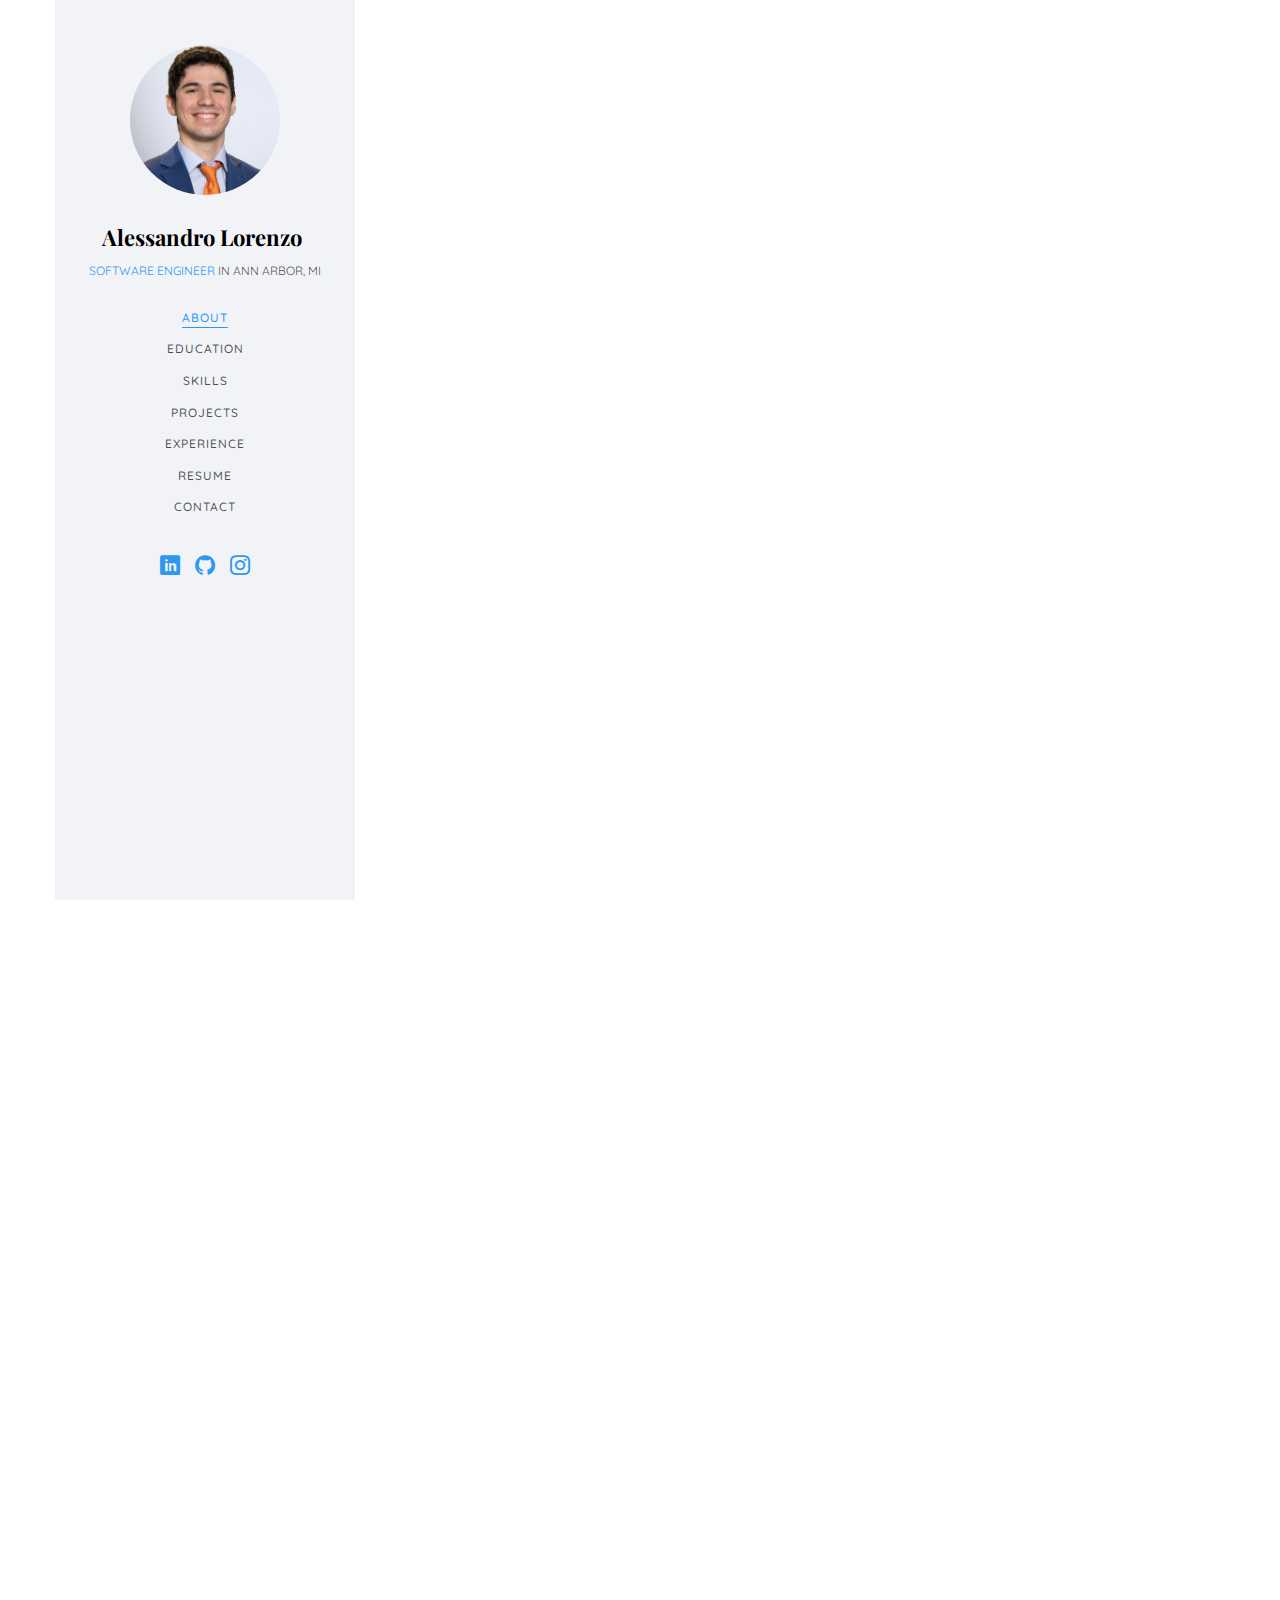
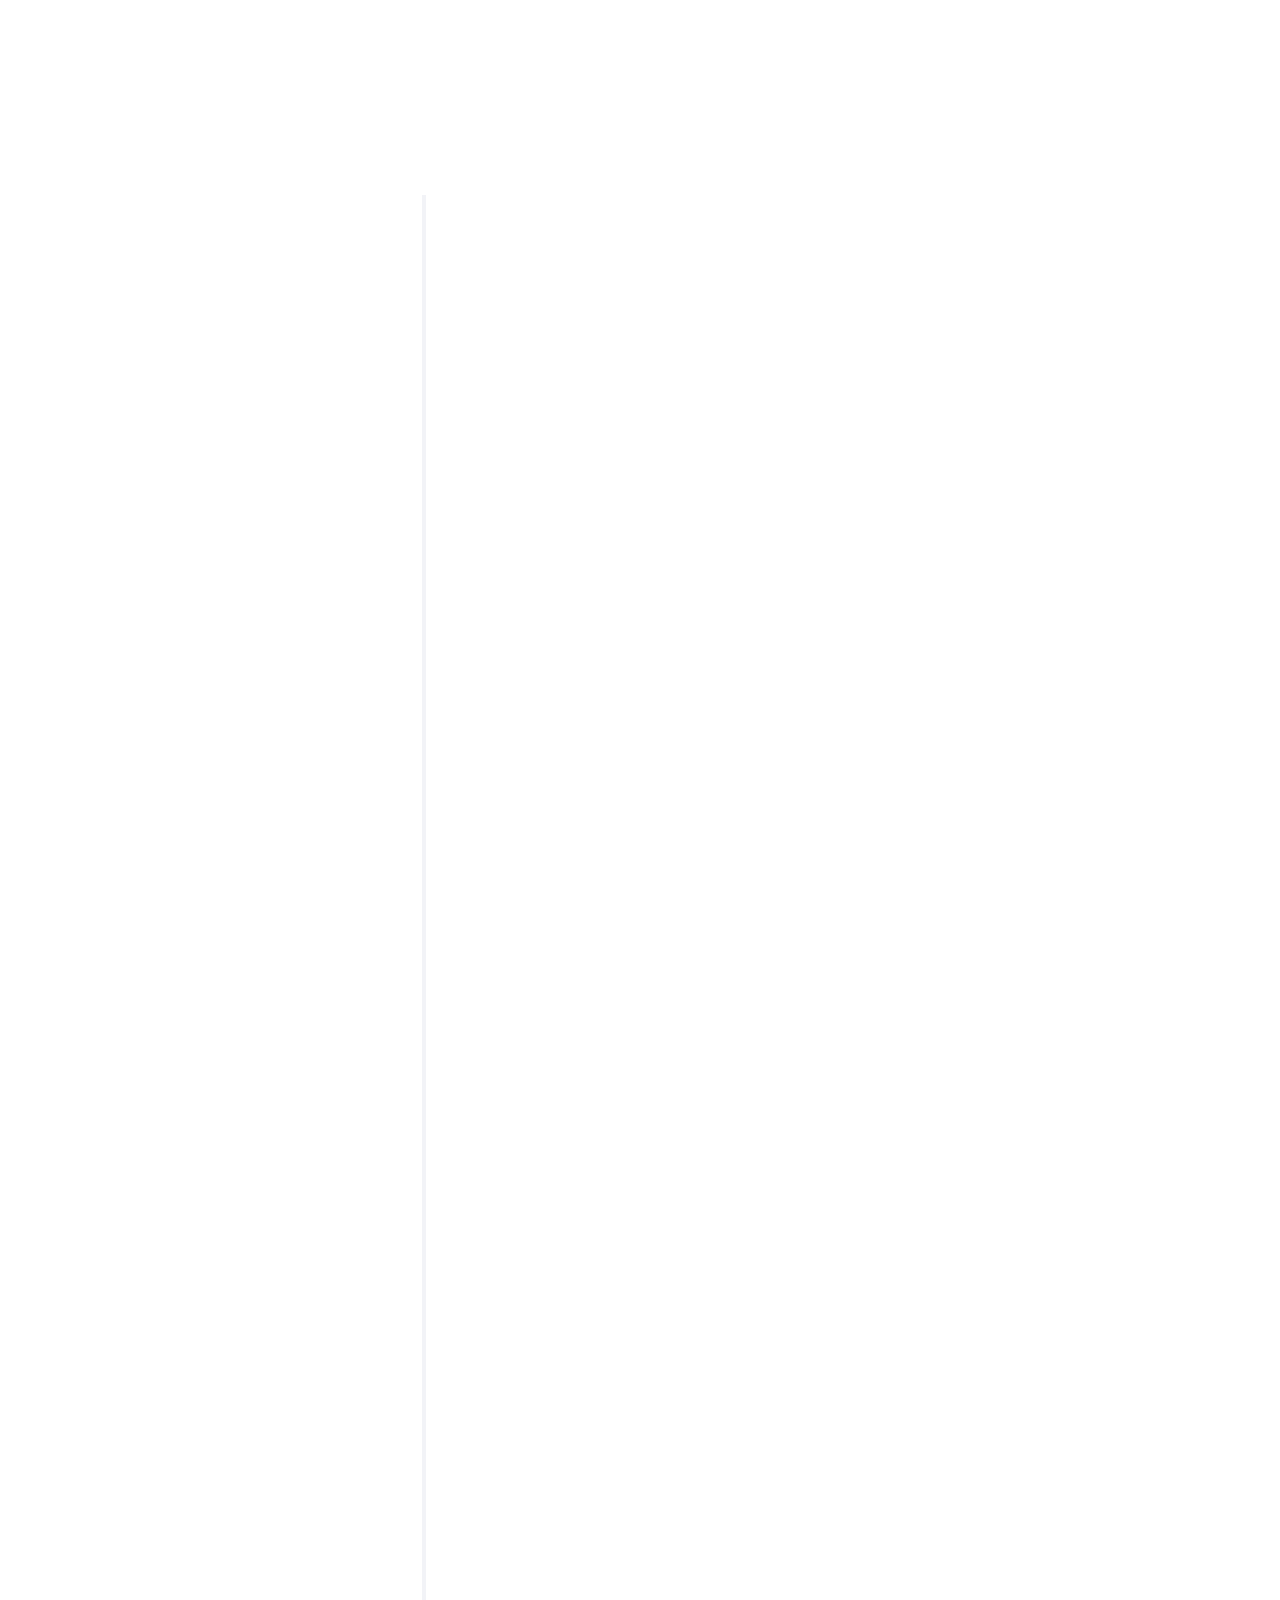
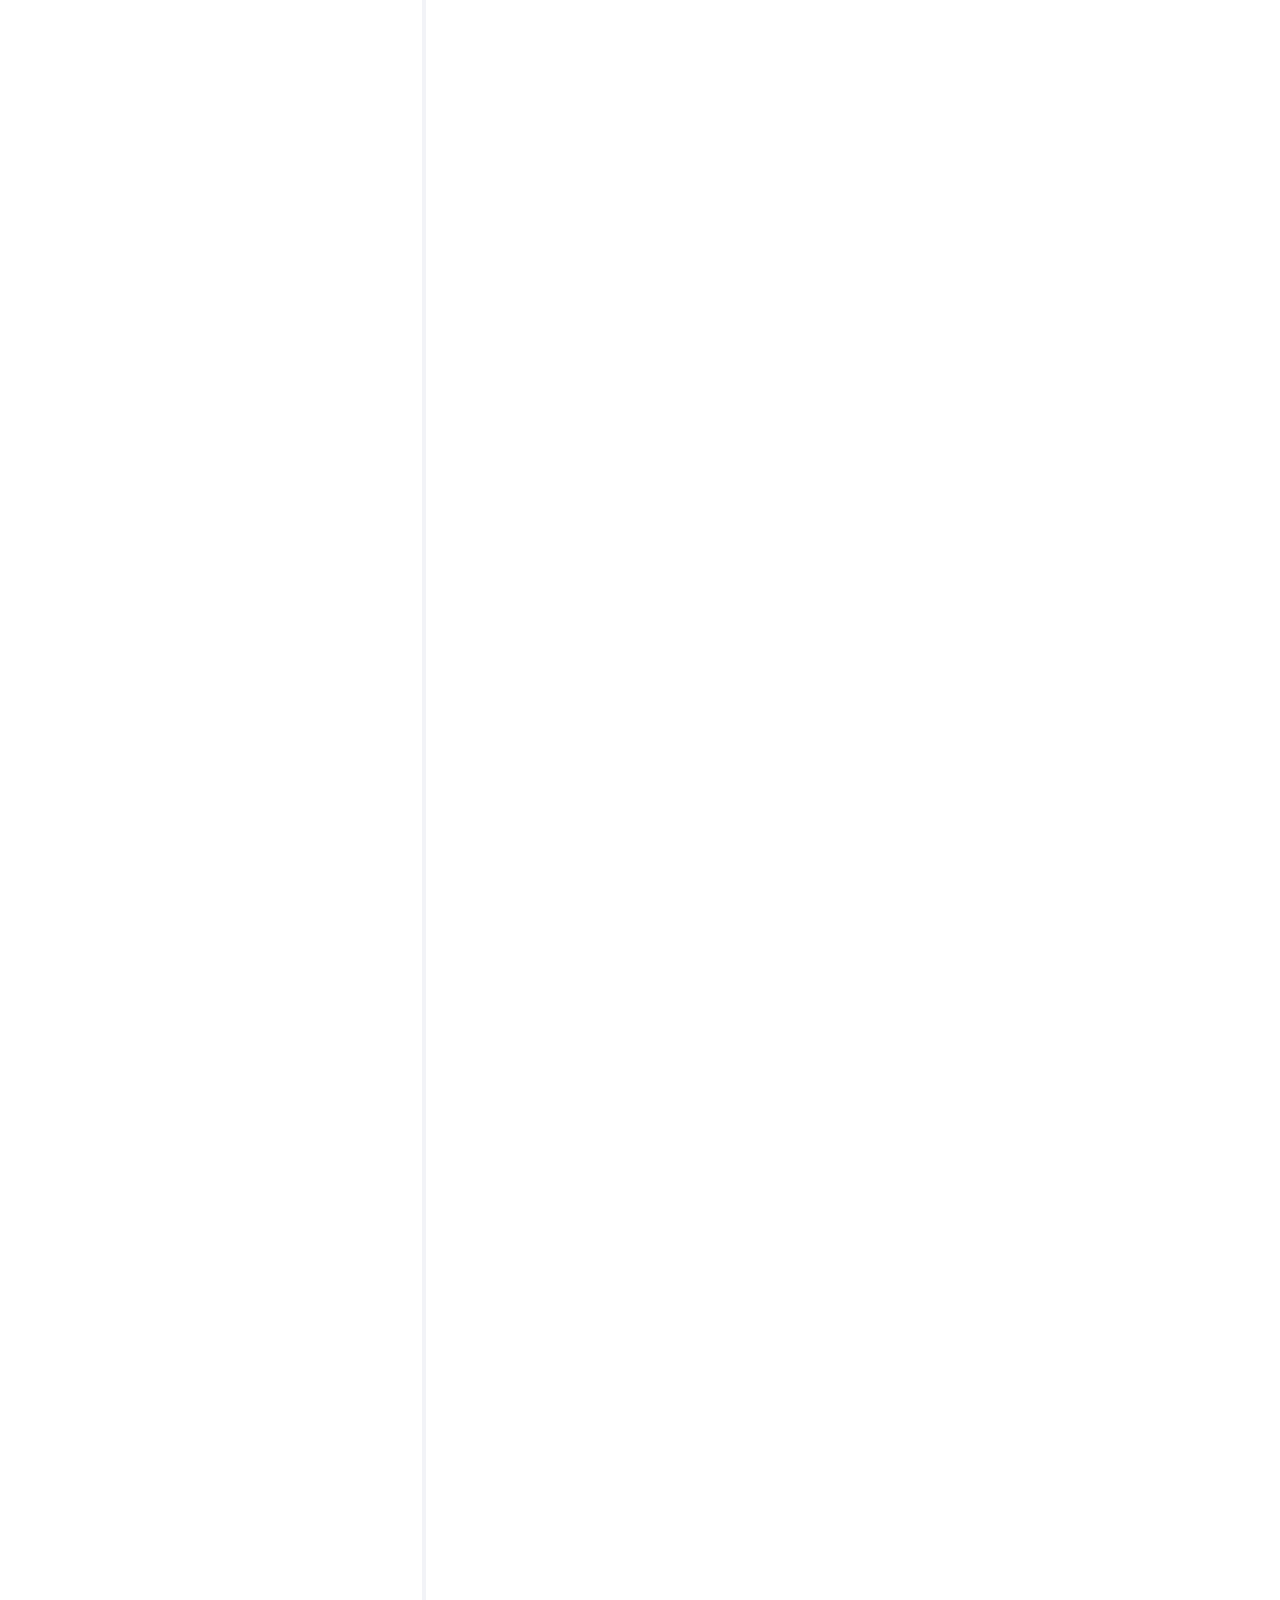
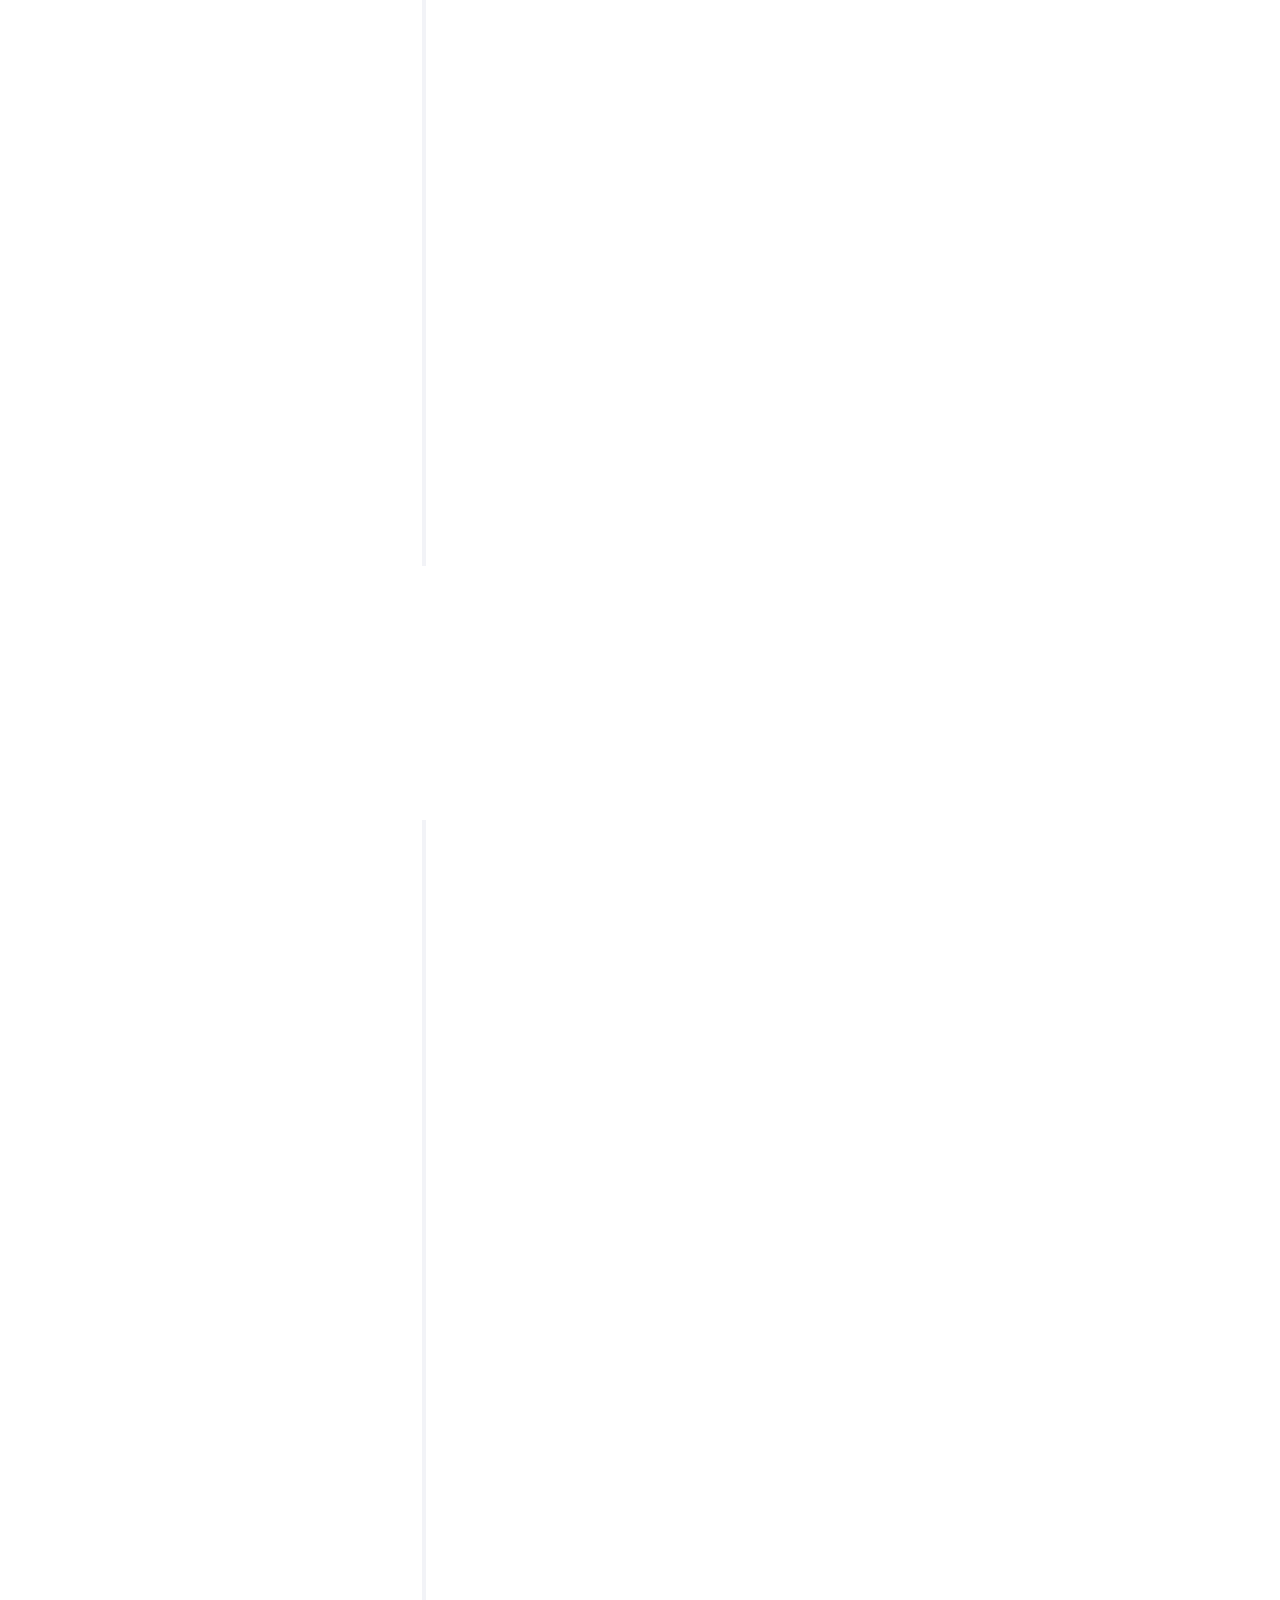
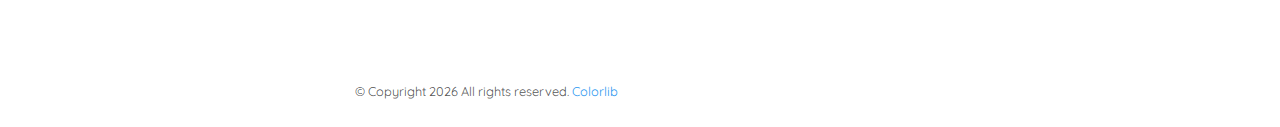
==== index.html @ c0321715 "copyright changes" ====
<!DOCTYPE HTML>
<html>
	<head>
	<meta charset="utf-8">
	<meta http-equiv="X-UA-Compatible" content="IE=edge">
	<title>Alessandro Lorenzo</title>
	<meta name="viewport" content="width=device-width, initial-scale=1">
	<meta name="description" content="" />
	<meta name="keywords" content="" />
	<meta name="author" content="" />

  <!-- Facebook and Twitter integration -->
	<meta property="og:title" content=""/>
	<meta property="og:image" content=""/>
	<meta property="og:url" content=""/>
	<meta property="og:site_name" content=""/>
	<meta property="og:description" content=""/>
	<meta name="twitter:title" content="" />
	<meta name="twitter:image" content="" />
	<meta name="twitter:url" content="" />
	<meta name="twitter:card" content="" />

	<!-- Place favicon.ico and apple-touch-icon.png in the root directory -->
	<link rel="shortcut icon" href="favicon.ico">

	<link href="https://fonts.googleapis.com/css?family=Quicksand:300,400,500,700" rel="stylesheet">
	<link href="https://fonts.googleapis.com/css?family=Playfair+Display:400,400i,700" rel="stylesheet">
	
	<!-- Animate.css -->
	<link rel="stylesheet" href="css/animate.css">
	<!-- Icomoon Icon Fonts-->
	<link rel="stylesheet" href="css/icomoon.css">
	<!-- Bootstrap  -->
	<link rel="stylesheet" href="css/bootstrap.css">
	<!-- Flexslider  -->
	<link rel="stylesheet" href="css/flexslider.css">
	<!-- Flaticons  -->
	<link rel="stylesheet" href="fonts/flaticon/font/flaticon.css">
	<!-- Owl Carousel -->
	<link rel="stylesheet" href="css/owl.carousel.min.css">
	<link rel="stylesheet" href="css/owl.theme.default.min.css">
	<!-- Theme style  -->
	<link rel="stylesheet" href="css/style.css">

	<!-- Modernizr JS -->
	<script src="js/modernizr-2.6.2.min.js"></script>
	<!-- FOR IE9 below -->
	<!--[if lt IE 9]>
	<script src="js/respond.min.js"></script>
	<![endif]-->

	</head>
	<body>
	<div id="colorlib-page">
		<div class="container-wrap">
		<a href="#" class="js-colorlib-nav-toggle colorlib-nav-toggle" data-toggle="collapse" data-target="#navbar" aria-expanded="false" aria-controls="navbar"><i></i></a>
		<aside id="colorlib-aside" role="complementary" class="border js-fullheight">
			<div class="text-center">
				<div class="author-img" style="background-image: url(images/AL\ -\ Headshot.jpeg);"></div>
				<h1 id="colorlib-logo"><a href="index.html">Alessandro Lorenzo</a></h1>
				<span class="position"><a href="https://en.wikipedia.org/wiki/Software_engineering">Software Engineer</a> in Ann Arbor, MI</span>
			</div>
			<nav id="colorlib-main-menu" role="navigation" class="navbar">
				<div id="navbar" class="collapse">
					<ul>
						<li><a href="#" data-nav-section="about">About</a></li>
						<li><a href="#" data-nav-section="education">Education</a></li>
						<li><a href="#" data-nav-section="skills">Skills</a></li>
						<li><a href="#" data-nav-section="work">Projects</a></li>
						<li><a href="#" data-nav-section="experience">Experience</a></li>
						<li><a href="#" data-nav-section="resume">Resume</a></li>
						<li><a href="#" data-nav-section="contact">Contact</a></li>
					</ul>
				</div>
			</nav>

			<div class="colorlib-footer">
				<ul>
					<li><a href="https://www.linkedin.com/in/alessandrolorenzo/" target="_blank" rel="noopener noreferrer"><i class="icon-linkedin2"></i></a></li>
					<li><a href="https://github.com/lorenzoa3" target="_blank" rel="noopener noreferrer"><i class="icon-github"></i></a></li>
					<li><a href="https://www.instagram.com/alelorenzop/" target="_blank" rel="noopener noreferrer"><i class="icon-instagram"></i></a></li>
				</ul>
			</div>

		</aside>

		<div id="colorlib-main">
			<section class="colorlib-about" data-section="about">
				<div class="colorlib-narrow-content">
					<div class="row">
						<div class="col-md-12">
							<div class="row row-bottom-padded-sm animate-box" data-animate-effect="fadeInLeft">
								<div class="col-md-12">
									<div class="about-desc">
										<h2 class="colorlib-heading">About</h2>
										<p> I'm a recent Computer Science graduate from the University of Michigan's College of Engineering, who is passionate about developing innovative solutions and exploring new technologies.
											My journey includes a strong foundation in software development, problem-solving, and team collaboration, enriched by various projects and research initiatives. 
											My interests span across system design, game development, machine learning, and web systems.</p>
									</div>
								</div>
							</div>
						</div>
					</div>
				</div>
			</section>

			<section class="colorlib-education" data-section="education">
				<div class="colorlib-narrow-content">
					<div class="row">
						<div class="col-md-6 col-md-offset-3 col-md-pull-3 animate-box" data-animate-effect="fadeInLeft">
							<h2 class="colorlib-heading animate-box">Education</h2>
						</div>
					</div>
					<div class="row">
						<div class="col-md-12 animate-box" data-animate-effect="fadeInLeft">
							<div class="fancy-collapse-panel">
								<div class="panel-group" id="accordion" role="tablist" aria-multiselectable="true">
									<!-- Bachelor Degree -->
									<div class="panel panel-default">
										<div class="panel-heading" role="tab" id="headingBachelor">
											<h4 class="panel-title">
												<a data-toggle="collapse" data-parent="#accordion" href="#collapseBachelor" aria-expanded="true" aria-controls="collapseBachelor">
													<img src="images/michLogo.png" alt="University Logo" style="width: 30px; height: auto; margin-right: 10px; margin-left: 5px">
													Bachelor of Science in Engineering, Computer Science
												</a>
											</h4>
										</div>
										<div id="collapseBachelor" class="panel-collapse collapse in" role="tabpanel" aria-labelledby="headingBachelor">
											<div class="panel-body">
												<p>
													University of Michigan, Ann Arbor<br>
													Graduated: August 2024
												</p>
												<ul>
													<li>Graduated with Honors (3.42 UW GPA)</li>
													<li>Gained substantial experience in system design, object-oriented programming, game development, and web systems</li>
													<li>Relevant Courses: Software Engineering, Data Structures and Algorithms, Operating Systems, Web Systems & Development, Computer Organization, Computer Security, Game Design & Development</li>
												</ul>
											</div>
										</div>
									</div>
			
									<!-- Associate Degree -->
									<div class="panel panel-default">
										<div class="panel-heading" role="tab" id="headingAssociate">
											<h4 class="panel-title">
												<a class="collapsed" data-toggle="collapse" data-parent="#accordion" href="#collapseAssociate" aria-expanded="false" aria-controls="collapseAssociate">
													<img src="images/MDC logo.webp" alt="College Logo" style="width: 40px; height: 35px; margin-right: 5px;">
													Associate in Arts, Computer Science
												</a>
											</h4>
										</div>
										<div id="collapseAssociate" class="panel-collapse collapse" role="tabpanel" aria-labelledby="headingAssociate">
											<div class="panel-body">
												<p>
													Miami Dade College<br>
													Graduated: May 2022
												</p>
												<ul>
													<li>Graduated with Highest Honors (3.98 UW GPA)</li>
													<li>Developed strong foundational skills in software development and programming</li>
													<li>Served as Chapter Co-President for Phi Theta Kappa Honor Society</li>
													<li>Served as a SCHOLARS Mentor who helped new college students navigate college</li>
												</ul>
											</div>
										</div>
									</div>
								</div>
							</div>
						</div>
					</div>
				</div>
			</section>

			<section class="colorlib-skills" data-section="skills">
				<div class="colorlib-narrow-content">
					<div class="row">
						<div class="col-md-6 col-md-offset-3 col-md-pull-3 animate-box" data-animate-effect="fadeInLeft">
							<h2 class="colorlib-heading animate-box">Skills</h2>
						</div>
					</div>
					<div class="row">
						<div class="col-md-12 animate-box" data-animate-effect="fadeInLeft">
							<p>Throughout my education and project experience, I’ve developed a deep passion for backend development. I enjoy creating efficient, scalable systems and solving complex problems through object-oriented programming. Working with languages like C++ and Python has allowed me to build robust solutions, from implementing seam-carving algorithms for image resizing to developing a scalable search engine and a concurrent multi-threaded network file server. These projects have not only strengthened my technical skills but also my ability to think critically and approach challenges creatively.</p>
							<p>While my focus has primarily been on backend development, I’ve also gained experience in front-end technologies like HTML, CSS, and JavaScript. This exposure has helped me appreciate the importance of creating seamless user experiences and ensures I can contribute to both the logic behind the scenes and the interfaces users interact with. At my core, I’m driven by a love for problem-solving, continuous learning, and the opportunity to create meaningful, impactful solutions.</p>
						</div>
						<div class="col-md-6 animate-box" data-animate-effect="fadeInLeft">
							<div class="progress-wrap">
								<h3>C++</h3>
								<div class="progress">
								 	<div class="progress-bar color-1" role="progressbar" aria-valuenow="90"
								  	aria-valuemin="0" aria-valuemax="100" style="width:90%">
								    <span>90%</span>
								  	</div>
								</div>
							</div>
						</div>
						<div class="col-md-6 animate-box" data-animate-effect="fadeInRight">
							<div class="progress-wrap">
								<h3>Python</h3>
								<div class="progress">
								 	<div class="progress-bar color-2" role="progressbar" aria-valuenow="75"
								  	aria-valuemin="0" aria-valuemax="100" style="width:75%">
								    <span>75%</span>
								  	</div>
								</div>
							</div>
						</div>
						<div class="col-md-6 animate-box" data-animate-effect="fadeInLeft">
							<div class="progress-wrap">
								<h3>HTML</h3>
								<div class="progress">
								 	<div class="progress-bar color-3" role="progressbar" aria-valuenow="80"
								  	aria-valuemin="0" aria-valuemax="100" style="width:80%">
								    <span>80%</span>
								  	</div>
								</div>
							</div>
						</div>
						<div class="col-md-6 animate-box" data-animate-effect="fadeInRight">
							<div class="progress-wrap">
								<h3>CSS</h3>
								<div class="progress">
								 	<div class="progress-bar color-4" role="progressbar" aria-valuenow="65"
								  	aria-valuemin="0" aria-valuemax="100" style="width:65%">
								    <span>65%</span>
								  	</div>
								</div>
							</div>
						</div>
						<div class="col-md-6 animate-box" data-animate-effect="fadeInLeft">
							<div class="progress-wrap">
								<h3>C#</h3>
								<div class="progress">
								 	<div class="progress-bar color-5" role="progressbar" aria-valuenow="75"
								  	aria-valuemin="0" aria-valuemax="100" style="width:75%">
								    <span>75%</span>
								  	</div>
								</div>
							</div>
						</div>
						<div class="col-md-6 animate-box" data-animate-effect="fadeInRight">
							<div class="progress-wrap">
								<h3>JavaScript</h3>
								<div class="progress">
								 	<div class="progress-bar color-6" role="progressbar" aria-valuenow="60"
								  	aria-valuemin="0" aria-valuemax="100" style="width:60%">
								    <span>60%</span>
								  	</div>
								</div>
							</div>
						</div>
					</div>
				</div>
			</section>
			

			<section class="colorlib-work" data-section="work">
				<div class="colorlib-narrow-content">
					<div class="row">
						<div class="col-md-6 col-md-offset-3 col-md-pull-3 animate-box" data-animate-effect="fadeInLeft">
							<h2 class="colorlib-heading animate-box">Notable Projects</h2>
						</div>
					</div>
					<div class="row">
						<div class="col-md-12">
							<div class="timeline-centered">
								<!-- Network File Server -->
								<article class="timeline-entry animate-box" data-animate-effect="fadeInRight">
									<div class="timeline-entry-inner">
										<div class="timeline-icon color-1">
											<i class="icon-pen2"></i>
										</div>
										<div class="timeline-label">
											<h2>
												<a href="#">Network File Server</a>
												<span>2024</span>
											</h2>
											<ul>
												<li>Developed a multi-threaded secure network file server in C++, handling concurrent client requests via socket programming, improving server reliability and performance during high traffic</li>
												<li>Integrated encryption protocols to secure communication between clients and the server, ensuring data confidentiality during file operations</li>
												<li>Optimized file system operations with synchronization techniques, locks, and condition variables, reducing read/write conflicts and improving performance in high-concurrency environments</li>
											</ul>
										</div>
									</div>
								</article>

								<!-- Memory Manager -->
								<article class="timeline-entry animate-box" data-animate-effect="fadeInLeft">
									<div class="timeline-entry-inner">
										<div class="timeline-icon color-2">
											<i class="icon-pen2"></i>
										</div>
										<div class="timeline-label">
											<h2>
												<a href="#">Memory Manager</a>
												<span>2024</span>
											</h2>
											<ul>
												<li>Designed a virtual memory manager in C++ to simulate memory allocation and deallocation processes, managing address spaces and ensuring system efficiency</li>
												<li>Handled memory management tasks, including virtual address translation, physical address mapping, and read/write fault handling, improving system stability</li>
												<li>Developed a multi-threaded memory allocation system, ensuring efficient memory utilization and preventing memory leaks in concurrent environments</li>
											</ul>
										</div>
									</div>
								</article>
								
								<!-- Search Engine -->
								<article class="timeline-entry animate-box" data-animate-effect="fadeInRight">
									<div class="timeline-entry-inner">
										<div class="timeline-icon color-3">
											<i class="icon-pen2"></i>
										</div>
										<div class="timeline-label">
											<h2>
												<a href="#">Search Engine</a>
												<span>2024</span>
											</h2>
											<ul>
												<li>Constructed a scalable search engine in Python using MapReduce, creating an inverted index for fast and efficient text analysis on large datasets</li>
												<li>Implemented tf-idf and PageRank algorithms for text and link analysis, improving the relevance of search results</li>
												<li>Developed a REST API to deliver search results in JSON format, enabling seamless integration with front-end user interfaces and enhancing scalability</li>
											</ul>
										</div>
									</div>
								</article>
								
								<!-- Client-Side Dynamic Pages -->
								<article class="timeline-entry animate-box" data-animate-effect="fadeInLeft">
									<div class="timeline-entry-inner">
										<div class="timeline-icon color-4">
											<i class="icon-pen2"></i>
										</div>
										<div class="timeline-label">
											<h2>
												<a href="#">Client-Side Dynamic Pages</a>
												<span>2024</span>
											</h2>
											<ul>
												<li>Built dynamic client-side web pages with HTML, CSS, and JavaScript, enabling asynchronous updates using AJAX, which resulted in a seamless user experience with real-time page interactions</li>
												<li>Integrated REST APIs and SQL database to dynamically manage and retrieve user data, enhancing page functionality without full page reloads, significantly improving application responsiveness</li>
												<li>Worked on backend API and database design, ensuring efficient data flow and reducing latency, improving page load times while securely tracking user information</li>
											</ul>
										</div>
									</div>
								</article>								
					
								<!-- Templated Static Site Generator -->
								<article class="timeline-entry animate-box" data-animate-effect="fadeInRight">
									<div class="timeline-entry-inner">
										<div class="timeline-icon color-5">
											<i class="icon-pen2"></i>
										</div>
										<div class="timeline-label">
											<h2>
												<a href="#">Templated Static Site Generator</a>
												<span>2024</span>
											</h2>
											<ul>
												<li>Developed a static site generator using Python, HTML, and CSS, creating a templating system to dynamically render web pages, which simplified content updates and streamlined page creation for users</li>
												<li>Optimized site performance by minimizing redundant code and leveraging template reuse, reducing page load times and enhancing user experience across multiple devices</li>
												<li>Implemented basic shell scripting to automate the site generation process, improving developer productivity and reducing deployment times for new content updates</li>
											</ul>
										</div>
									</div>
								</article>

								<!-- MapReduce -->
								<article class="timeline-entry animate-box" data-animate-effect="fadeInLeft">
									<div class="timeline-entry-inner">
										<div class="timeline-icon color-1">
											<i class="icon-pen2"></i>
										</div>
										<div class="timeline-label">
											<h2>
												<a href="#">MapReduce</a>
												<span>2024</span>
											</h2>
											<ul>
												<li>Executed MapReduce programs in Python to handle large datasets, building distributed systems that ensured fault tolerance and efficient data processing</li>
												<li>Optimized parallel processing by utilizing OS-provided concurrency facilities, improving data processing speed and reducing task completion time</li>
												<li>Implemented fault-tolerant MapReduce systems, enabling reliable processing of large-scale distributed data with minimal downtime</li>
											</ul>
										</div>
									</div>
								</article>

								<!-- Rent-A-Bot -->
								<article class="timeline-entry animate-box" data-animate-effect="fadeInRight">
									<div class="timeline-entry-inner">
										<div class="timeline-icon color-2">
											<i class="icon-pen2"></i>
										</div>
										<div class="timeline-label">
											<h2>
												<a href="#">Rent-A-Bot – Co-Op Video Game</a>
												<span>2023</span>
											</h2>
											<ul>
												<li>Collaborated in a team of four to develop a couch co-op simulation game with Unity and C#, applying game design concepts such as player guidance, game flow, and physics</li>
												<li>Designed and implemented gameplay mechanics focusing on novelty and theming, increasing player satisfaction and engagement</li>
												<li>Led testing and debugging to resolve critical issues and delivered a polished, high-quality final product, winning 2nd place at the University of Michigan’s Game Showcase</li>
											</ul>
										</div>
									</div>
								</article>
					
								<!-- Stock Market Simulator -->
								<article class="timeline-entry animate-box" data-animate-effect="fadeInLeft">
									<div class="timeline-entry-inner">
										<div class="timeline-icon color-3">
											<i class="icon-pen2"></i>
										</div>
										<div class="timeline-label">
											<h2>
												<a href="#">Stock Market Simulator</a>
												<span>2023</span>
											</h2>
											<ul>
												<li>Developed a stock exchange simulator in C++ using multiple priority queue structures to accurately match buy/sell orders</li>
												<li>Optimized trading algorithms with STL and object-oriented design principles, enhancing order matching speed and overall performance</li>
												<li>Analyzed performance of priority queue implementations to evaluate efficiency and improve execution times for complex trading scenarios</li>
											</ul>
										</div>
									</div>
								</article>

								<!-- Log Manager -->
								<article class="timeline-entry animate-box" data-animate-effect="fadeInLeft">
									<div class="timeline-entry-inner">
										<div class="timeline-icon color-4">
											<i class="icon-pen2"></i>
										</div>
										<div class="timeline-label">
											<h2>
												<a href="#">Log Manager</a>
												<span>2023</span>
											</h2>
											<ul>
												<li>Built a log management system in C++ to efficiently track and store file system log data, ensuring seamless access to critical information and maintaining data integrity</li>
												<li>Implemented robust file handling mechanisms, enabling the system to process large volumes of log data without reliability and performance degradation</li>
												<li>Developed streamlined logging interface, improving data retrieval times and reducing file management overhead</li>
												<li>Optimized file I/O ops, reducing log processing time and improving system reliability during high load periods</li>
											</ul>
										</div>
									</div>
								</article>

								<!-- Piazza Post ID using NPL and Machine Learning -->
								<article class="timeline-entry animate-box" data-animate-effect="fadeInRight">
									<div class="timeline-entry-inner">
										<div class="timeline-icon color-5">
											<i class="icon-pen2"></i>
										</div>
										<div class="timeline-label">
											<h2>
												<a href="#">Piazza Post ID using NPL and Machine Learning</a>
												<span>2023</span>
											</h2>
											<ul>
												<li>Developed a post identification system in C++ using natural language processing (NLP) techniques, implementing function objects and recursion to process large data sets from Piazza</li>
												<li>Applied machine learning algorithms to classify and extract relevant post data, reducing time spent on manual sorting and improving accuracy in identifying key student questions</li>
												<li>Integrated recursion and function object design patterns for parsing posts, boosting performance in large datasets and improving classifier speed and accuracy</li>
											</ul>
										</div>
									</div>
								</article>
					
								<!-- Office Hours Web Server -->
								<article class="timeline-entry animate-box" data-animate-effect="fadeInLeft">
									<div class="timeline-entry-inner">
										<div class="timeline-icon color-1">
											<i class="icon-pen2"></i>
										</div>
										<div class="timeline-label">
											<h2>
												<a href="#">Office Hours Web Server</a>
												<span>2023</span>
											</h2>
											<ul>
												<li>Developed a web server in C++ using container ADTs, dynamic memory, and linked lists to handle office hours scheduling for efficient data management</li>
												<li>Designed and implemented the Big Three functions (copy constructor, destructor, assignment operator), ensuring robust memory management</li>
												<li>Streamlined server-side request handling with iterators, improving response times and scheduling reliability</li>
											</ul>
										</div>
									</div>
								</article>

								<!-- Image Resizer -->
								<article class="timeline-entry animate-box" data-animate-effect="fadeInRight">
									<div class="timeline-entry-inner">
										<div class="timeline-icon color-2">
											<i class="icon-pen2"></i>
										</div>
										<div class="timeline-label">
											<h2>
												<a href="#">Image Resizer</a>
												<span>2023</span>
											</h2>
											<ul>
												<li>Built image resizing tool in C++ using pointers, strings, streams, and advanced data structures (ADTs), allowing for content-aware image resizing with embedded seam-carving</li>
												<li>Applied seam-carving algorithm and implemented dynamic memory management to optimize performance, reduce image processing time, retain important image features, improving image quality for various resolutions</li>
												<li>Enhanced user control over image quality by supporting dynamic resizing operations, improving flexibility and user experience</li>
											</ul>
										</div>
									</div>
								</article>
					
								<!-- Timeline End -->
								<article class="timeline-entry begin animate-box" data-animate-effect="fadeInBottom">
									<div class="timeline-entry-inner">
										<div class="timeline-icon color-none"></div>
									</div>
								</article>
							</div>
						</div>
					</div>
				</div>
			</section>

			<section class="colorlib-experience" data-section="experience">
				<div class="colorlib-narrow-content">
					<div class="row">
						<div class="col-md-6 col-md-offset-3 col-md-pull-3 animate-box" data-animate-effect="fadeInLeft">
							<h2 class="colorlib-heading animate-box">Work Experience</h2>
						</div>
					</div>
					<div class="row">
						<div class="col-md-12">
							<div class="timeline-centered">
								<!-- University of Michigan Experience -->
								<article class="timeline-entry animate-box" data-animate-effect="fadeInLeft">
									<div class="timeline-entry-inner">
										<div class="timeline-icon color-1">
											<i class="icon-pen2"></i>
										</div>
										<div class="timeline-label">
											<h2>
												<a href="#">University of Michigan</a>
												<span>Ann Arbor, MI | 2022 – 2023</span>
											</h2>
											<p>
												ML Research Assistant
											</p>
											<p>
												<strong>Project Name:</strong> Analyzing Longitudinal Shifts in Course Structure from Syllabi Data Leveraging Machine Learning
											</p>
											<ul>
												<li>Collected 345,289 syllabi from public Texas universities using Python web scraping for research aimed at identifying courses with significant writing components, employing a text-as-data approach.</li>
												<li>Annotated 2,500+ syllabi and validated a definition for "significant writing component"; trained and fine-tuned a machine learning model to incorporate this definition for accurate annotations.</li>
												<li>Implemented advanced NLP techniques to enhance model performance and streamline automated text analysis.</li>
												<li>Built over 50 data visualizations in Python to illustrate findings and presented weekly updates to project faculty, highlighting model discrepancies, strengths, and opportunities for improved accuracy.</li>
											</ul>
										</div>
									</div>
								</article>
			
								<!-- Administrative Consultant Experience -->
								<article class="timeline-entry animate-box" data-animate-effect="fadeInRight">
									<div class="timeline-entry-inner">
										<div class="timeline-icon color-2">
											<i class="icon-pen2"></i>
										</div>
										<div class="timeline-label">
											<h2>
												<a href="#">90 SW 8TH STREET ENTERPRISES, INC.</a>
												<span>Miami, FL | 2019 – 2021</span>
											</h2>
											<p>Administrative Consultant</p>
											<ul>
												<li>Monitored daily productivity and strategically implemented communication enhancements across departments, optimizing workflow processes and operational efficiency.</li>
												<li>Supervised correspondence with 25+ tenants for 15 residential and commercial properties, fostering positive tenant relations and ensuring professional, error-free communication.</li>
												<li>Streamlined administrative procedures, reducing response times and improving tenant satisfaction through process automation and proactive task management.</li>
											</ul>
										</div>
									</div>
								</article>
			
								<!-- Timeline End -->
								<article class="timeline-entry begin animate-box" data-animate-effect="fadeInBottom">
									<div class="timeline-entry-inner">
										<div class="timeline-icon color-none"></div>
									</div>
								</article>
							</div>
						</div>
					</div>
				</div>
			</section>
			
			<section class="colorlib-blog" data-section="resume">
				<div class="colorlib-narrow-content">
					<div class="row">
						<div class="col-md-6 col-md-offset-3 col-md-pull-3 animate-box" data-animate-effect="fadeInLeft">
							<h2 class="colorlib-heading">My Resume</h2>
						</div>
					</div>
					<div class="row">
						<div class="col-md-12 animate-box" data-animate-effect="fadeInLeft">
							<div class="blog-entry">
								<a href="blog.html" class="blog-img"><img src="images/blog-1.jpg" class="img-responsive" alt="HTML5 Bootstrap Template by colorlib.com"></a>
								<div class="desc">
									<p>
										Click the button below to download my resume and learn more about my education, experience, and skills.
									</p>
									<p>
										<a href="files/Resume.pdf" class="btn btn-primary btn-lg" download>
											Download Resume <i class="icon-download"></i>
										</a>
									</p>
								</div>
							</div>
						</div>
					</div>
				</div>
			</section>

			<!--<section class="colorlib-blog" data-section="resume">
				<div class="colorlib-narrow-content">
					<div class="row">
						<div class="col-md-6 col-md-offset-3 col-md-pull-3 animate-box" data-animate-effect="fadeInLeft">
							<h2 class="colorlib-heading">My Resume</h2>
						</div>
					</div>
					<div class="row">
						<div class="col-md-12 animate-box" data-animate-effect="fadeInLeft">
							<p>
								Click the button below to download my resume and learn more about my education, experience, and skills.
							</p>
							<p>
								<a href="files/Resume.pdf" class="btn btn-primary btn-lg" download>
									Download Resume <i class="icon-download"></i>
								</a>
							</p>
						</div>
					</div>
				</div>
			</section>-->
			

	<section class="colorlib-contact" data-section="contact">
				<div class="colorlib-narrow-content">
					<div class="row">
						<div class="col-md-6 col-md-offset-3 col-md-pull-3 animate-box" data-animate-effect="fadeInLeft">
							<h2 class="colorlib-heading">Contact</h2>
						</div>
					</div>
					<div class="row">
						<div class="col-md-5">
							<div class="colorlib-feature colorlib-feature-sm animate-box" data-animate-effect="fadeInLeft">
								<div class="colorlib-icon">
									<i class="icon-globe-outline"></i>
								</div>
								<div class="colorlib-text">
									<p><a href="#">lorenzoa@umich.edu</a></p>
								</div>
							</div>

							<div class="colorlib-feature colorlib-feature-sm animate-box" data-animate-effect="fadeInLeft">
								<div class="colorlib-icon">
									<i class="icon-phone"></i>
								</div>
								<div class="colorlib-text">
									<p><a href="tel://">+1 (786) 405-3280</a></p>
								</div>
							</div>

						</div>
						<div class="col-md-7 col-md-push-1">
							<div class="row">
								<div class="col-md-10 col-md-offset-1 col-md-pull-1 animate-box" data-animate-effect="fadeInRight">
									<form action="mailto:lorenzoa@umich.edu" method="POST" enctype="text/plain">
										<div class="form-group">
											<input type="text" class="form-control" placeholder="Name">
										</div>
										<div class="form-group">
											<input type="text" class="form-control" placeholder="Email">
										</div>
										<div class="form-group">
											<input type="text" class="form-control" placeholder="Subject">
										</div>
										<div class="form-group">
											<textarea name="" id="message" cols="30" rows="7" class="form-control" placeholder="Message"></textarea>
										</div>
										<div class="form-group">
											<input type="submit" class="btn btn-primary btn-send-message" value="Send Message">
										</div>
									</form>
								</div>
							</div>
						</div>
					</div>
				</div>
			</section>
			<p><small>© <!-- Link back to Colorlib can't be removed. Template is licensed under CC BY 3.0. -->
				Copyright <script>document.write(new Date().getFullYear());</script> All rights reserved. <a href="https://colorlib.com" target="_blank">Colorlib</a>
				<!-- Link back to Colorlib can't be removed. Template is licensed under CC BY 3.0. -->  </small></p>

		</div><!-- end:colorlib-main -->
	</div><!-- end:container-wrap -->
	</div><!-- end:colorlib-page -->

	<!-- jQuery -->
	<script src="js/jquery.min.js"></script>
	<!-- jQuery Easing -->
	<script src="js/jquery.easing.1.3.js"></script>
	<!-- Bootstrap -->
	<script src="js/bootstrap.min.js"></script>
	<!-- Waypoints -->
	<script src="js/jquery.waypoints.min.js"></script>
	<!-- Flexslider -->
	<script src="js/jquery.flexslider-min.js"></script>
	<!-- Owl carousel -->
	<script src="js/owl.carousel.min.js"></script>
	<!-- Counters -->
	<script src="js/jquery.countTo.js"></script>
	
	
	<!-- MAIN JS -->
	<script src="js/main.js"></script>

	</body>
</html>
---- css/icomoon.css ----
@font-face {
  font-family: 'icomoon';
  src:  url('fonts/icomoon.eot?6py85u');
  src:  url('fonts/icomoon.eot?6py85u#iefix') format('embedded-opentype'),
    url('fonts/icomoon.ttf?6py85u') format('truetype'),
    url('fonts/icomoon.woff?6py85u') format('woff'),
    url('fonts/icomoon.svg?6py85u#icomoon') format('svg');
  font-weight: normal;
  font-style: normal;
}

[class^="icon-"], [class*=" icon-"] {
  /* use !important to prevent issues with browser extensions that change fonts */
  font-family: 'icomoon' !important;
  speak: none;
  font-style: normal;
  font-weight: normal;
  font-variant: normal;
  text-transform: none;
  line-height: 1;

  /* Better Font Rendering =========== */
  -webkit-font-smoothing: antialiased;
  -moz-osx-font-smoothing: grayscale;
}

.icon-times:before {
  content: "\e930";
}
.icon-tick:before {
  content: "\e931";
}
.icon-plus:before {
  content: "\e932";
}
.icon-minus:before {
  content: "\e933";
}
.icon-equals:before {
  content: "\e934";
}
.icon-divide:before {
  content: "\e935";
}
.icon-chevron-right:before {
  content: "\e936";
}
.icon-chevron-left:before {
  content: "\e937";
}
.icon-arrow-right-thick:before {
  content: "\e938";
}
.icon-arrow-left-thick:before {
  content: "\e939";
}
.icon-th-small:before {
  content: "\e93a";
}
.icon-th-menu:before {
  content: "\e93b";
}
.icon-th-list:before {
  content: "\e93c";
}
.icon-th-large:before {
  content: "\e93d";
}
.icon-home:before {
  content: "\e93e";
}
.icon-arrow-forward:before {
  content: "\e93f";
}
.icon-arrow-back:before {
  content: "\e940";
}
.icon-rss:before {
  content: "\e941";
}
.icon-location:before {
  content: "\e942";
}
.icon-link:before {
  content: "\e943";
}
.icon-image:before {
  content: "\e944";
}
.icon-arrow-up-thick:before {
  content: "\e945";
}
.icon-arrow-down-thick:before {
  content: "\e946";
}
.icon-starburst:before {
  content: "\e947";
}
.icon-starburst-outline:before {
  content: "\e948";
}
.icon-star3:before {
  content: "\e949";
}
.icon-flow-children:before {
  content: "\e94a";
}
.icon-export:before {
  content: "\e94b";
}
.icon-delete2:before {
  content: "\e94c";
}
.icon-delete-outline:before {
  content: "\e94d";
}
.icon-cloud-storage:before {
  content: "\e94e";
}
.icon-wi-fi:before {
  content: "\e94f";
}
.icon-heart:before {
  content: "\e950";
}
.icon-flash:before {
  content: "\e951";
}
.icon-cancel:before {
  content: "\e952";
}
.icon-backspace:before {
  content: "\e953";
}
.icon-attachment:before {
  content: "\e954";
}
.icon-arrow-move:before {
  content: "\e955";
}
.icon-warning:before {
  content: "\e956";
}
.icon-user:before {
  content: "\e957";
}
.icon-radar:before {
  content: "\e958";
}
.icon-lock-open:before {
  content: "\e959";
}
.icon-lock-closed:before {
  content: "\e95a";
}
.icon-location-arrow:before {
  content: "\e95b";
}
.icon-info:before {
  content: "\e95c";
}
.icon-user-delete:before {
  content: "\e95d";
}
.icon-user-add:before {
  content: "\e95e";
}
.icon-media-pause:before {
  content: "\e95f";
}
.icon-group:before {
  content: "\e960";
}
.icon-chart-pie:before {
  content: "\e961";
}
.icon-chart-line:before {
  content: "\e962";
}
.icon-chart-bar:before {
  content: "\e963";
}
.icon-chart-area:before {
  content: "\e964";
}
.icon-video:before {
  content: "\e965";
}
.icon-point-of-interest:before {
  content: "\e966";
}
.icon-infinity:before {
  content: "\e967";
}
.icon-globe:before {
  content: "\e968";
}
.icon-eye:before {
  content: "\e969";
}
.icon-cog:before {
  content: "\e96a";
}
.icon-camera:before {
  content: "\e96b";
}
.icon-upload:before {
  content: "\e96c";
}
.icon-scissors:before {
  content: "\e96d";
}
.icon-refresh:before {
  content: "\e96e";
}
.icon-pin:before {
  content: "\e96f";
}
.icon-key:before {
  content: "\e970";
}
.icon-info-large:before {
  content: "\e971";
}
.icon-eject:before {
  content: "\e972";
}
.icon-download:before {
  content: "\e973";
}
.icon-zoom:before {
  content: "\e974";
}
.icon-zoom-out:before {
  content: "\e975";
}
.icon-zoom-in:before {
  content: "\e976";
}
.icon-sort-numerically:before {
  content: "\e977";
}
.icon-sort-alphabetically:before {
  content: "\e978";
}
.icon-input-checked:before {
  content: "\e979";
}
.icon-calender:before {
  content: "\e97a";
}
.icon-world2:before {
  content: "\e97b";
}
.icon-notes:before {
  content: "\e97c";
}
.icon-code:before {
  content: "\e97d";
}
.icon-arrow-sync:before {
  content: "\e97e";
}
.icon-arrow-shuffle:before {
  content: "\e97f";
}
.icon-arrow-repeat:before {
  content: "\e980";
}
.icon-arrow-minimise:before {
  content: "\e981";
}
.icon-arrow-maximise:before {
  content: "\e982";
}
.icon-arrow-loop:before {
  content: "\e983";
}
.icon-anchor:before {
  content: "\e984";
}
.icon-spanner:before {
  content: "\e985";
}
.icon-puzzle:before {
  content: "\e986";
}
.icon-power:before {
  content: "\e987";
}
.icon-plane:before {
  content: "\e988";
}
.icon-pi:before {
  content: "\e989";
}
.icon-phone:before {
  content: "\e98a";
}
.icon-microphone2:before {
  content: "\e98b";
}
.icon-media-rewind:before {
  content: "\e98c";
}
.icon-flag:before {
  content: "\e98d";
}
.icon-adjust-brightness:before {
  content: "\e98e";
}
.icon-waves:before {
  content: "\e98f";
}
.icon-social-twitter:before {
  content: "\e990";
}
.icon-social-facebook:before {
  content: "\e991";
}
.icon-social-dribbble:before {
  content: "\e992";
}
.icon-media-stop:before {
  content: "\e993";
}
.icon-media-record:before {
  content: "\e994";
}
.icon-media-play:before {
  content: "\e995";
}
.icon-media-fast-forward:before {
  content: "\e996";
}
.icon-media-eject:before {
  content: "\e997";
}
.icon-social-vimeo:before {
  content: "\e998";
}
.icon-social-tumbler:before {
  content: "\e999";
}
.icon-social-skype:before {
  content: "\e99a";
}
.icon-social-pinterest:before {
  content: "\e99b";
}
.icon-social-linkedin:before {
  content: "\e99c";
}
.icon-social-last-fm:before {
  content: "\e99d";
}
.icon-social-github:before {
  content: "\e99e";
}
.icon-social-flickr:before {
  content: "\e99f";
}
.icon-at:before {
  content: "\e9a0";
}
.icon-times-outline:before {
  content: "\e9a1";
}
.icon-plus-outline:before {
  content: "\e9a2";
}
.icon-minus-outline:before {
  content: "\e9a3";
}
.icon-tick-outline:before {
  content: "\e9a4";
}
.icon-th-large-outline:before {
  content: "\e9a5";
}
.icon-equals-outline:before {
  content: "\e9a6";
}
.icon-divide-outline:before {
  content: "\e9a7";
}
.icon-chevron-right-outline:before {
  content: "\e9a8";
}
.icon-chevron-left-outline:before {
  content: "\e9a9";
}
.icon-arrow-right-outline:before {
  content: "\e9aa";
}
.icon-arrow-left-outline:before {
  content: "\e9ab";
}
.icon-th-small-outline:before {
  content: "\e9ac";
}
.icon-th-menu-outline:before {
  content: "\e9ad";
}
.icon-th-list-outline:before {
  content: "\e9ae";
}
.icon-news2:before {
  content: "\e9b1";
}
.icon-home-outline:before {
  content: "\e9b2";
}
.icon-arrow-up-outline:before {
  content: "\e9b3";
}
.icon-arrow-forward-outline:before {
  content: "\e9b4";
}
.icon-arrow-down-outline:before {
  content: "\e9b5";
}
.icon-arrow-back-outline:before {
  content: "\e9b6";
}
.icon-trash3:before {
  content: "\e9b7";
}
.icon-rss-outline:before {
  content: "\e9b8";
}
.icon-message:before {
  content: "\e9b9";
}
.icon-location-outline:before {
  content: "\e9ba";
}
.icon-link-outline:before {
  content: "\e9bb";
}
.icon-image-outline:before {
  content: "\e9bc";
}
.icon-export-outline:before {
  content: "\e9bd";
}
.icon-cross:before {
  content: "\e9be";
}
.icon-wi-fi-outline:before {
  content: "\e9bf";
}
.icon-star-outline:before {
  content: "\e9c0";
}
.icon-media-pause-outline:before {
  content: "\e9c1";
}
.icon-mail:before {
  content: "\e9c2";
}
.icon-heart-outline:before {
  content: "\e9c3";
}
.icon-flash-outline:before {
  content: "\e9c4";
}
.icon-cancel-outline:before {
  content: "\e9c5";
}
.icon-beaker:before {
  content: "\e9c6";
}
.icon-arrow-move-outline:before {
  content: "\e9c7";
}
.icon-watch2:before {
  content: "\e9c8";
}
.icon-warning-outline:before {
  content: "\e9c9";
}
.icon-time:before {
  content: "\e9ca";
}
.icon-radar-outline:before {
  content: "\e9cb";
}
.icon-lock-open-outline:before {
  content: "\e9cc";
}
.icon-location-arrow-outline:before {
  content: "\e9cd";
}
.icon-info-outline:before {
  content: "\e9ce";
}
.icon-backspace-outline:before {
  content: "\e9cf";
}
.icon-attachment-outline:before {
  content: "\e9d0";
}
.icon-user-outline:before {
  content: "\e9d1";
}
.icon-user-delete-outline:before {
  content: "\e9d2";
}
.icon-user-add-outline:before {
  content: "\e9d3";
}
.icon-lock-closed-outline:before {
  content: "\e9d4";
}
.icon-group-outline:before {
  content: "\e9d5";
}
.icon-chart-pie-outline:before {
  content: "\e9d6";
}
.icon-chart-line-outline:before {
  content: "\e9d7";
}
.icon-chart-bar-outline:before {
  content: "\e9d8";
}
.icon-chart-area-outline:before {
  content: "\e9d9";
}
.icon-video-outline:before {
  content: "\e9da";
}
.icon-point-of-interest-outline:before {
  content: "\e9db";
}
.icon-map:before {
  content: "\e9dc";
}
.icon-key-outline:before {
  content: "\e9dd";
}
.icon-infinity-outline:before {
  content: "\e9de";
}
.icon-globe-outline:before {
  content: "\e9df";
}
.icon-eye-outline:before {
  content: "\e9e0";
}
.icon-cog-outline:before {
  content: "\e9e1";
}
.icon-camera-outline:before {
  content: "\e9e2";
}
.icon-upload-outline:before {
  content: "\e9e3";
}
.icon-support:before {
  content: "\e9e4";
}
.icon-scissors-outline:before {
  content: "\e9e5";
}
.icon-refresh-outline:before {
  content: "\e9e6";
}
.icon-info-large-outline:before {
  content: "\e9e7";
}
.icon-eject-outline:before {
  content: "\e9e8";
}
.icon-download-outline:before {
  content: "\e9e9";
}
.icon-battery-mid:before {
  content: "\e9ea";
}
.icon-battery-low:before {
  content: "\e9eb";
}
.icon-battery-high:before {
  content: "\e9ec";
}
.icon-zoom-outline:before {
  content: "\e9ed";
}
.icon-zoom-out-outline:before {
  content: "\e9ee";
}
.icon-zoom-in-outline:before {
  content: "\e9ef";
}
.icon-tag3:before {
  content: "\e9f0";
}
.icon-tabs-outline:before {
  content: "\e9f1";
}
.icon-pin-outline:before {
  content: "\e9f2";
}
.icon-message-typing:before {
  content: "\e9f3";
}
.icon-directions:before {
  content: "\e9f4";
}
.icon-battery-full:before {
  content: "\e9f5";
}
.icon-battery-charge:before {
  content: "\e9f6";
}
.icon-pipette:before {
  content: "\e9f7";
}
.icon-pencil:before {
  content: "\e9f8";
}
.icon-folder:before {
  content: "\e9f9";
}
.icon-folder-delete:before {
  content: "\e9fa";
}
.icon-folder-add:before {
  content: "\e9fb";
}
.icon-edit:before {
  content: "\e9fc";
}
.icon-document:before {
  content: "\e9fd";
}
.icon-document-delete:before {
  content: "\e9fe";
}
.icon-document-add:before {
  content: "\e9ff";
}
.icon-brush:before {
  content: "\ea00";
}
.icon-thumbs-up:before {
  content: "\ea01";
}
.icon-thumbs-down:before {
  content: "\ea02";
}
.icon-pen:before {
  content: "\ea03";
}
.icon-sort-numerically-outline:before {
  content: "\ea04";
}
.icon-sort-alphabetically-outline:before {
  content: "\ea05";
}
.icon-social-last-fm-circular:before {
  content: "\ea06";
}
.icon-social-github-circular:before {
  content: "\ea07";
}
.icon-compass:before {
  content: "\ea08";
}
.icon-bookmark:before {
  content: "\ea09";
}
.icon-input-checked-outline:before {
  content: "\ea0a";
}
.icon-code-outline:before {
  content: "\ea0b";
}
.icon-calender-outline:before {
  content: "\ea0c";
}
.icon-business-card:before {
  content: "\ea0d";
}
.icon-arrow-up:before {
  content: "\ea0e";
}
.icon-arrow-sync-outline:before {
  content: "\ea0f";
}
.icon-arrow-right:before {
  content: "\ea10";
}
.icon-arrow-repeat-outline:before {
  content: "\ea11";
}
.icon-arrow-loop-outline:before {
  content: "\ea12";
}
.icon-arrow-left:before {
  content: "\ea13";
}
.icon-flow-switch:before {
  content: "\ea14";
}
.icon-flow-parallel:before {
  content: "\ea15";
}
.icon-flow-merge:before {
  content: "\ea16";
}
.icon-document-text:before {
  content: "\ea17";
}
.icon-clipboard:before {
  content: "\ea18";
}
.icon-calculator:before {
  content: "\ea19";
}
.icon-arrow-minimise-outline:before {
  content: "\ea1a";
}
.icon-arrow-maximise-outline:before {
  content: "\ea1b";
}
.icon-arrow-down:before {
  content: "\ea1c";
}
.icon-gift:before {
  content: "\ea1d";
}
.icon-film:before {
  content: "\ea1e";
}
.icon-database:before {
  content: "\ea1f";
}
.icon-bell:before {
  content: "\ea20";
}
.icon-anchor-outline:before {
  content: "\ea21";
}
.icon-adjust-contrast:before {
  content: "\ea22";
}
.icon-world-outline:before {
  content: "\ea23";
}
.icon-shopping-bag:before {
  content: "\ea24";
}
.icon-power-outline:before {
  content: "\ea25";
}
.icon-notes-outline:before {
  content: "\ea26";
}
.icon-device-tablet:before {
  content: "\ea27";
}
.icon-device-phone:before {
  content: "\ea28";
}
.icon-device-laptop:before {
  content: "\ea29";
}
.icon-device-desktop:before {
  content: "\ea2a";
}
.icon-briefcase:before {
  content: "\ea2b";
}
.icon-stopwatch:before {
  content: "\ea2c";
}
.icon-spanner-outline:before {
  content: "\ea2d";
}
.icon-puzzle-outline:before {
  content: "\ea2e";
}
.icon-printer:before {
  content: "\ea2f";
}
.icon-pi-outline:before {
  content: "\ea30";
}
.icon-lightbulb:before {
  content: "\ea31";
}
.icon-flag-outline:before {
  content: "\ea32";
}
.icon-contacts:before {
  content: "\ea33";
}
.icon-archive2:before {
  content: "\ea34";
}
.icon-weather-stormy:before {
  content: "\ea35";
}
.icon-weather-shower:before {
  content: "\ea36";
}
.icon-weather-partly-sunny:before {
  content: "\ea37";
}
.icon-weather-downpour:before {
  content: "\ea38";
}
.icon-weather-cloudy:before {
  content: "\ea39";
}
.icon-plane-outline:before {
  content: "\ea3a";
}
.icon-phone-outline:before {
  content: "\ea3b";
}
.icon-microphone-outline:before {
  content: "\ea3c";
}
.icon-weather-windy:before {
  content: "\ea3d";
}
.icon-weather-windy-cloudy:before {
  content: "\ea3e";
}
.icon-weather-sunny:before {
  content: "\ea3f";
}
.icon-weather-snow:before {
  content: "\ea40";
}
.icon-weather-night:before {
  content: "\ea41";
}
.icon-media-stop-outline:before {
  content: "\ea42";
}
.icon-media-rewind-outline:before {
  content: "\ea43";
}
.icon-media-record-outline:before {
  content: "\ea44";
}
.icon-media-play-outline:before {
  content: "\ea45";
}
.icon-media-fast-forward-outline:before {
  content: "\ea46";
}
.icon-media-eject-outline:before {
  content: "\ea47";
}
.icon-wine:before {
  content: "\ea48";
}
.icon-waves-outline:before {
  content: "\ea49";
}
.icon-ticket:before {
  content: "\ea4a";
}
.icon-tags:before {
  content: "\ea4b";
}
.icon-plug:before {
  content: "\ea4c";
}
.icon-headphones:before {
  content: "\ea4d";
}
.icon-credit-card:before {
  content: "\ea4e";
}
.icon-coffee:before {
  content: "\ea4f";
}
.icon-book:before {
  content: "\ea50";
}
.icon-beer:before {
  content: "\ea51";
}
.icon-volume2:before {
  content: "\ea52";
}
.icon-volume-up:before {
  content: "\ea53";
}
.icon-volume-mute:before {
  content: "\ea54";
}
.icon-volume-down:before {
  content: "\ea55";
}
.icon-social-vimeo-circular:before {
  content: "\ea56";
}
.icon-social-twitter-circular:before {
  content: "\ea57";
}
.icon-social-pinterest-circular:before {
  content: "\ea58";
}
.icon-social-linkedin-circular:before {
  content: "\ea59";
}
.icon-social-facebook-circular:before {
  content: "\ea5a";
}
.icon-social-dribbble-circular:before {
  content: "\ea5b";
}
.icon-tree:before {
  content: "\ea5c";
}
.icon-thermometer2:before {
  content: "\ea5d";
}
.icon-social-tumbler-circular:before {
  content: "\ea5e";
}
.icon-social-skype-outline:before {
  content: "\ea5f";
}
.icon-social-flickr-circular:before {
  content: "\ea60";
}
.icon-social-at-circular:before {
  content: "\ea61";
}
.icon-shopping-cart:before {
  content: "\ea62";
}
.icon-messages:before {
  content: "\ea63";
}
.icon-leaf:before {
  content: "\ea64";
}
.icon-feather:before {
  content: "\ea65";
}
.icon-eye2:before {
  content: "\e064";
}
.icon-paper-clip:before {
  content: "\e065";
}
.icon-mail5:before {
  content: "\e066";
}
.icon-toggle:before {
  content: "\e067";
}
.icon-layout:before {
  content: "\e068";
}
.icon-link2:before {
  content: "\e069";
}
.icon-bell2:before {
  content: "\e06a";
}
.icon-lock3:before {
  content: "\e06b";
}
.icon-unlock:before {
  content: "\e06c";
}
.icon-ribbon2:before {
  content: "\e06d";
}
.icon-image2:before {
  content: "\e06e";
}
.icon-signal:before {
  content: "\e06f";
}
.icon-target3:before {
  content: "\e070";
}
.icon-clipboard3:before {
  content: "\e071";
}
.icon-clock3:before {
  content: "\e072";
}
.icon-watch:before {
  content: "\e073";
}
.icon-air-play:before {
  content: "\e074";
}
.icon-camera3:before {
  content: "\e075";
}
.icon-video2:before {
  content: "\e076";
}
.icon-disc:before {
  content: "\e077";
}
.icon-printer3:before {
  content: "\e078";
}
.icon-monitor:before {
  content: "\e079";
}
.icon-server:before {
  content: "\e07a";
}
.icon-cog2:before {
  content: "\e07b";
}
.icon-heart3:before {
  content: "\e07c";
}
.icon-paragraph:before {
  content: "\e07d";
}
.icon-align-justify:before {
  content: "\e07e";
}
.icon-align-left:before {
  content: "\e07f";
}
.icon-align-center:before {
  content: "\e080";
}
.icon-align-right:before {
  content: "\e081";
}
.icon-book2:before {
  content: "\e082";
}
.icon-layers2:before {
  content: "\e083";
}
.icon-stack2:before {
  content: "\e084";
}
.icon-stack-2:before {
  content: "\e085";
}
.icon-paper:before {
  content: "\e086";
}
.icon-paper-stack:before {
  content: "\e087";
}
.icon-search3:before {
  content: "\e088";
}
.icon-zoom-in2:before {
  content: "\e089";
}
.icon-zoom-out2:before {
  content: "\e08a";
}
.icon-reply2:before {
  content: "\e08b";
}
.icon-circle-plus:before {
  content: "\e08c";
}
.icon-circle-minus:before {
  content: "\e08d";
}
.icon-circle-check:before {
  content: "\e08e";
}
.icon-circle-cross:before {
  content: "\e08f";
}
.icon-square-plus:before {
  content: "\e090";
}
.icon-square-minus:before {
  content: "\e091";
}
.icon-square-check:before {
  content: "\e092";
}
.icon-square-cross:before {
  content: "\e093";
}
.icon-microphone:before {
  content: "\e094";
}
.icon-record:before {
  content: "\e095";
}
.icon-skip-back:before {
  content: "\e096";
}
.icon-rewind:before {
  content: "\e097";
}
.icon-play4:before {
  content: "\e098";
}
.icon-pause3:before {
  content: "\e099";
}
.icon-stop3:before {
  content: "\e09a";
}
.icon-fast-forward:before {
  content: "\e09b";
}
.icon-skip-forward:before {
  content: "\e09c";
}
.icon-shuffle2:before {
  content: "\e09d";
}
.icon-repeat:before {
  content: "\e09e";
}
.icon-folder2:before {
  content: "\e09f";
}
.icon-umbrella:before {
  content: "\e0a0";
}
.icon-moon:before {
  content: "\e0a1";
}
.icon-thermometer:before {
  content: "\e0a2";
}
.icon-drop:before {
  content: "\e0a3";
}
.icon-sun2:before {
  content: "\e0a4";
}
.icon-cloud3:before {
  content: "\e0a5";
}
.icon-cloud-upload2:before {
  content: "\e0a6";
}
.icon-cloud-download2:before {
  content: "\e0a7";
}
.icon-upload4:before {
  content: "\e0a8";
}
.icon-download4:before {
  content: "\e0a9";
}
.icon-location3:before {
  content: "\e0aa";
}
.icon-location-2:before {
  content: "\e0ab";
}
.icon-map3:before {
  content: "\e0ac";
}
.icon-battery:before {
  content: "\e0ad";
}
.icon-head:before {
  content: "\e0ae";
}
.icon-briefcase3:before {
  content: "\e0af";
}
.icon-speech-bubble:before {
  content: "\e0b0";
}
.icon-anchor2:before {
  content: "\e0b1";
}
.icon-globe2:before {
  content: "\e0b2";
}
.icon-box:before {
  content: "\e0b3";
}
.icon-reload:before {
  content: "\e0b4";
}
.icon-share3:before {
  content: "\e0b5";
}
.icon-marquee:before {
  content: "\e0b6";
}
.icon-marquee-plus:before {
  content: "\e0b7";
}
.icon-marquee-minus:before {
  content: "\e0b8";
}
.icon-tag:before {
  content: "\e0b9";
}
.icon-power2:before {
  content: "\e0ba";
}
.icon-command2:before {
  content: "\e0bb";
}
.icon-alt:before {
  content: "\e0bc";
}
.icon-esc:before {
  content: "\e0bd";
}
.icon-bar-graph:before {
  content: "\e0be";
}
.icon-bar-graph-2:before {
  content: "\e0bf";
}
.icon-pie-graph:before {
  content: "\e0c0";
}
.icon-star:before {
  content: "\e0c1";
}
.icon-arrow-left3:before {
  content: "\e0c2";
}
.icon-arrow-right3:before {
  content: "\e0c3";
}
.icon-arrow-up3:before {
  content: "\e0c4";
}
.icon-arrow-down3:before {
  content: "\e0c5";
}
.icon-volume:before {
  content: "\e0c6";
}
.icon-mute:before {
  content: "\e0c7";
}
.icon-content-right:before {
  content: "\e100";
}
.icon-content-left:before {
  content: "\e101";
}
.icon-grid2:before {
  content: "\e102";
}
.icon-grid-2:before {
  content: "\e103";
}
.icon-columns:before {
  content: "\e104";
}
.icon-loader:before {
  content: "\e105";
}
.icon-bag:before {
  content: "\e106";
}
.icon-ban:before {
  content: "\e107";
}
.icon-flag3:before {
  content: "\e108";
}
.icon-trash:before {
  content: "\e109";
}
.icon-expand2:before {
  content: "\e110";
}
.icon-contract:before {
  content: "\e111";
}
.icon-maximize:before {
  content: "\e112";
}
.icon-minimize:before {
  content: "\e113";
}
.icon-plus2:before {
  content: "\e114";
}
.icon-minus2:before {
  content: "\e115";
}
.icon-check:before {
  content: "\e116";
}
.icon-cross2:before {
  content: "\e117";
}
.icon-move:before {
  content: "\e118";
}
.icon-delete:before {
  content: "\e119";
}
.icon-menu5:before {
  content: "\e120";
}
.icon-archive:before {
  content: "\e121";
}
.icon-inbox:before {
  content: "\e122";
}
.icon-outbox:before {
  content: "\e123";
}
.icon-file:before {
  content: "\e124";
}
.icon-file-add:before {
  content: "\e125";
}
.icon-file-subtract:before {
  content: "\e126";
}
.icon-help:before {
  content: "\e127";
}
.icon-open:before {
  content: "\e128";
}
.icon-ellipsis:before {
  content: "\e129";
}
.icon-heart4:before {
  content: "\e900";
}
.icon-cloud4:before {
  content: "\e901";
}
.icon-star2:before {
  content: "\e902";
}
.icon-tv2:before {
  content: "\e903";
}
.icon-sound:before {
  content: "\e904";
}
.icon-video3:before {
  content: "\e905";
}
.icon-trash2:before {
  content: "\e906";
}
.icon-user2:before {
  content: "\e907";
}
.icon-key3:before {
  content: "\e908";
}
.icon-search4:before {
  content: "\e909";
}
.icon-settings:before {
  content: "\e90a";
}
.icon-camera4:before {
  content: "\e90b";
}
.icon-tag2:before {
  content: "\e90c";
}
.icon-lock4:before {
  content: "\e90d";
}
.icon-bulb:before {
  content: "\e90e";
}
.icon-pen2:before {
  content: "\e90f";
}
.icon-diamond:before {
  content: "\e910";
}
.icon-display2:before {
  content: "\e911";
}
.icon-location4:before {
  content: "\e912";
}
.icon-eye3:before {
  content: "\e913";
}
.icon-bubble3:before {
  content: "\e914";
}
.icon-stack3:before {
  content: "\e915";
}
.icon-cup:before {
  content: "\e916";
}
.icon-phone3:before {
  content: "\e917";
}
.icon-news:before {
  content: "\e918";
}
.icon-mail6:before {
  content: "\e919";
}
.icon-like:before {
  content: "\e91a";
}
.icon-photo:before {
  content: "\e91b";
}
.icon-note:before {
  content: "\e91c";
}
.icon-clock4:before {
  content: "\e91d";
}
.icon-paperplane:before {
  content: "\e91e";
}
.icon-params:before {
  content: "\e91f";
}
.icon-banknote:before {
  content: "\e920";
}
.icon-data:before {
  content: "\e921";
}
.icon-music2:before {
  content: "\e922";
}
.icon-megaphone2:before {
  content: "\e923";
}
.icon-study:before {
  content: "\e924";
}
.icon-lab2:before {
  content: "\e925";
}
.icon-food:before {
  content: "\e926";
}
.icon-t-shirt:before {
  content: "\e927";
}
.icon-fire2:before {
  content: "\e928";
}
.icon-clip:before {
  content: "\e929";
}
.icon-shop:before {
  content: "\e92a";
}
.icon-calendar3:before {
  content: "\e92b";
}
.icon-wallet2:before {
  content: "\e92c";
}
.icon-vynil:before {
  content: "\e92d";
}
.icon-truck2:before {
  content: "\e92e";
}
.icon-world:before {
  content: "\e92f";
}
.icon-spinner6:before {
  content: "\e9af";
}
.icon-spinner7:before {
  content: "\e9b0";
}
.icon-amazon:before {
  content: "\eab7";
}
.icon-google:before {
  content: "\eab8";
}
.icon-google2:before {
  content: "\eab9";
}
.icon-google3:before {
  content: "\eaba";
}
.icon-google-plus:before {
  content: "\eabb";
}
.icon-google-plus2:before {
  content: "\eabc";
}
.icon-google-plus3:before {
  content: "\eabd";
}
.icon-hangouts:before {
  content: "\eabe";
}
.icon-google-drive:before {
  content: "\eabf";
}
.icon-facebook2:before {
  content: "\eac0";
}
.icon-facebook22:before {
  content: "\eac1";
}
.icon-instagram:before {
  content: "\eac2";
}
.icon-whatsapp:before {
  content: "\eac3";
}
.icon-spotify:before {
  content: "\eac4";
}
.icon-telegram:before {
  content: "\eac5";
}
.icon-twitter2:before {
  content: "\eac6";
}
.icon-vine:before {
  content: "\eac7";
}
.icon-vk:before {
  content: "\eac8";
}
.icon-renren:before {
  content: "\eac9";
}
.icon-sina-weibo:before {
  content: "\eaca";
}
.icon-rss2:before {
  content: "\eacb";
}
.icon-rss22:before {
  content: "\eacc";
}
.icon-youtube:before {
  content: "\eacd";
}
.icon-youtube2:before {
  content: "\eace";
}
.icon-twitch:before {
  content: "\eacf";
}
.icon-vimeo:before {
  content: "\ead0";
}
.icon-vimeo2:before {
  content: "\ead1";
}
.icon-lanyrd:before {
  content: "\ead2";
}
.icon-flickr:before {
  content: "\ead3";
}
.icon-flickr2:before {
  content: "\ead4";
}
.icon-flickr3:before {
  content: "\ead5";
}
.icon-flickr4:before {
  content: "\ead6";
}
.icon-dribbble2:before {
  content: "\ead7";
}
.icon-behance:before {
  content: "\ead8";
}
.icon-behance2:before {
  content: "\ead9";
}
.icon-deviantart:before {
  content: "\eada";
}
.icon-500px:before {
  content: "\eadb";
}
.icon-steam:before {
  content: "\eadc";
}
.icon-steam2:before {
  content: "\eadd";
}
.icon-dropbox:before {
  content: "\eade";
}
.icon-onedrive:before {
  content: "\eadf";
}
.icon-github:before {
  content: "\eae0";
}
.icon-npm:before {
  content: "\eae1";
}
.icon-basecamp:before {
  content: "\eae2";
}
.icon-trello:before {
  content: "\eae3";
}
.icon-wordpress:before {
  content: "\eae4";
}
.icon-joomla:before {
  content: "\eae5";
}
.icon-ello:before {
  content: "\eae6";
}
.icon-blogger:before {
  content: "\eae7";
}
.icon-blogger2:before {
  content: "\eae8";
}
.icon-tumblr2:before {
  content: "\eae9";
}
.icon-tumblr22:before {
  content: "\eaea";
}
.icon-yahoo:before {
  content: "\eaeb";
}
.icon-yahoo2:before {
  content: "\eaec";
}
.icon-tux:before {
  content: "\eaed";
}
.icon-appleinc:before {
  content: "\eaee";
}
.icon-finder:before {
  content: "\eaef";
}
.icon-android:before {
  content: "\eaf0";
}
.icon-windows:before {
  content: "\eaf1";
}
.icon-windows8:before {
  content: "\eaf2";
}
.icon-soundcloud:before {
  content: "\eaf3";
}
.icon-soundcloud2:before {
  content: "\eaf4";
}
.icon-skype:before {
  content: "\eaf5";
}
.icon-reddit:before {
  content: "\eaf6";
}
.icon-hackernews:before {
  content: "\eaf7";
}
.icon-wikipedia:before {
  content: "\eaf8";
}
.icon-linkedin2:before {
  content: "\eaf9";
}
.icon-linkedin22:before {
  content: "\eafa";
}
.icon-lastfm:before {
  content: "\eafb";
}
.icon-lastfm2:before {
  content: "\eafc";
}
.icon-delicious:before {
  content: "\eafd";
}
.icon-stumbleupon:before {
  content: "\eafe";
}
.icon-stumbleupon2:before {
  content: "\eaff";
}
.icon-stackoverflow:before {
  content: "\eb00";
}
.icon-pinterest:before {
  content: "\eb01";
}
.icon-pinterest2:before {
  content: "\eb02";
}
.icon-xing:before {
  content: "\eb03";
}
.icon-xing2:before {
  content: "\eb04";
}
.icon-flattr:before {
  content: "\eb05";
}
.icon-foursquare:before {
  content: "\eb06";
}
.icon-yelp:before {
  content: "\eb07";
}
.icon-paypal:before {
  content: "\eb08";
}
.icon-chrome:before {
  content: "\eb09";
}
.icon-firefox:before {
  content: "\eb0a";
}
.icon-IE:before {
  content: "\eb0b";
}
.icon-edge:before {
  content: "\eb0c";
}
.icon-safari:before {
  content: "\eb0d";
}
.icon-opera:before {
  content: "\eb0e";
}
.icon-file-pdf:before {
  content: "\eb0f";
}
.icon-file-openoffice:before {
  content: "\eb10";
}
.icon-file-word:before {
  content: "\eb11";
}
.icon-file-excel:before {
  content: "\eb12";
}
.icon-libreoffice:before {
  content: "\eb13";
}
.icon-html-five:before {
  content: "\eb14";
}
.icon-html-five2:before {
  content: "\eb15";
}
.icon-css3:before {
  content: "\eb16";
}
.icon-git:before {
  content: "\eb17";
}
.icon-codepen:before {
  content: "\eb18";
}
.icon-svg:before {
  content: "\eb19";
}
.icon-IcoMoon:before {
  content: "\eb1a";
}
---- css/style.css ----
@font-face {
  font-family: 'icomoon';
  src: url("../fonts/icomoon/icomoon.eot?srf3rx");
  src: url("../fonts/icomoon/icomoon.eot?srf3rx#iefix") format("embedded-opentype"), url("../fonts/icomoon/icomoon.ttf?srf3rx") format("truetype"), url("../fonts/icomoon/icomoon.woff?srf3rx") format("woff"), url("../fonts/icomoon/icomoon.svg?srf3rx#icomoon") format("svg");
  font-weight: normal;
  font-style: normal; }

/* =======================================================
*
* 	Template Style 
*	Edit this section
*
* ======================================================= */
body {
  font-family: "Quicksand", Arial, sans-serif;
  font-weight: 400;
  font-size: 15px;
  line-height: 1.8;
  color: rgba(0, 0, 0, 0.7); }
  @media screen and (max-width: 992px) {
    body {
      font-size: 16px; } }

a {
  color: #2c98f0;
  -webkit-transition: 0.5s;
  -o-transition: 0.5s;
  transition: 0.5s; }
  a:hover, a:active, a:focus {
    color: #2c98f0;
    outline: none;
    text-decoration: none !important; }

p {
  margin-bottom: 1.5em; }

h1, h2, h3, h4, h5, h6 {
  color: #000;
  font-family: "Playfair Display", Georgia, serif;
  font-weight: 400;
  margin: 0 0 30px 0; }

figure {
  margin-bottom: 2.5em;
  float: left;
  width: 100%; }
  figure figcaption {
    font-size: 16px;
    width: 80%;
    margin: 20px auto 0px auto;
    color: #b3b3b3;
    font-style: italic;
    font-family: "Quicksand", Arial, sans-serif; }
    @media screen and (max-width: 480px) {
      figure figcaption {
        width: 100%; } }

::-webkit-selection {
  color: #fff;
  background: #2c98f0; }

::-moz-selection {
  color: #fff;
  background: #2c98f0; }

::selection {
  color: #fff;
  background: #2c98f0; }

#colorlib-page {
  width: 100%;
  overflow: hidden;
  position: relative; }

#colorlib-aside {
  padding-top: 3em;
  padding-bottom: 40px;
  float: left;
  width: 300px;
  position: fixed;
  overflow-y: scroll;
  z-index: 1001;
  background: #f2f3f7;
  -webkit-transition: 0.5s;
  -o-transition: 0.5s;
  transition: 0.5s; }
  @media screen and (max-width: 768px) {
    #colorlib-aside {
      width: 300px;
      -moz-transform: translateX(-300px);
      -webkit-transform: translateX(-300px);
      -ms-transform: translateX(-300px);
      -o-transform: translateX(-300px);
      transform: translateX(-300px);
      padding-top: 4em; } }
  #colorlib-aside .author-img {
    width: 150px;
    height: 150px;
    margin: 0 auto;
    margin-bottom: 30px;
    -webkit-border-radius: 50%;
    -moz-border-radius: 50%;
    -ms-border-radius: 50%;
    border-radius: 50%; }
  #colorlib-aside .position {
    display: block;
    margin-bottom: 2em;
    font-size: 12px;
    text-transform: uppercase; }
  #colorlib-aside #colorlib-logo {
    text-align: right;
    font-weight: 700;
    font-size: 22px;
    margin-bottom: .5em;
    display: block;
    width: 100%; }
    #colorlib-aside #colorlib-logo a {
      display: block;
      text-align: center;
      color: #000;
      padding-right: .3em; }
  #colorlib-aside #colorlib-main-menu {
    display: block;
    width: 100%; }
    #colorlib-aside #colorlib-main-menu .collapse {
      display: block !important; }
    #colorlib-aside #colorlib-main-menu ul {
      text-align: center;
      margin: 0;
      padding: 0; }
      @media screen and (max-width: 768px) {
        #colorlib-aside #colorlib-main-menu ul {
          margin: 0 0 2em 0; } }
      #colorlib-aside #colorlib-main-menu ul li {
        margin: 0 0 10px 0;
        padding: 0;
        list-style: none;
        font-size: 12px;
        font-weight: 500;
        text-transform: uppercase;
        letter-spacing: 1px; }
        #colorlib-aside #colorlib-main-menu ul li a {
          color: rgba(0, 0, 0, 0.7);
          text-decoration: none;
          position: relative;
          padding: 10px 0;
          font-family: "Quicksand", Arial, sans-serif;
          -webkit-transition: 0.3s;
          -o-transition: 0.3s;
          transition: 0.3s; }
          #colorlib-aside #colorlib-main-menu ul li a:after {
            content: "";
            position: absolute;
            height: 1px;
            bottom: 7px;
            left: 0;
            right: 0;
            background-color: #2c98f0;
            visibility: hidden;
            -webkit-transform: scaleX(0);
            -moz-transform: scaleX(0);
            -ms-transform: scaleX(0);
            -o-transform: scaleX(0);
            transform: scaleX(0);
            -webkit-transition: all 0.3s cubic-bezier(0.175, 0.885, 0.32, 1.275);
            -moz-transition: all 0.3s cubic-bezier(0.175, 0.885, 0.32, 1.275);
            -ms-transition: all 0.3s cubic-bezier(0.175, 0.885, 0.32, 1.275);
            -o-transition: all 0.3s cubic-bezier(0.175, 0.885, 0.32, 1.275);
            transition: all 0.3s cubic-bezier(0.175, 0.885, 0.32, 1.275); }
          #colorlib-aside #colorlib-main-menu ul li a:hover {
            text-decoration: none;
            color: black; }
            #colorlib-aside #colorlib-main-menu ul li a:hover:after {
              visibility: visible;
              -webkit-transform: scaleX(1);
              -moz-transform: scaleX(1);
              -ms-transform: scaleX(1);
              -o-transform: scaleX(1);
              transform: scaleX(1); }
        #colorlib-aside #colorlib-main-menu ul li.active a {
          color: #2c98f0; }
          #colorlib-aside #colorlib-main-menu ul li.active a:after {
            visibility: visible;
            -webkit-transform: scaleX(1);
            -moz-transform: scaleX(1);
            -ms-transform: scaleX(1);
            -o-transform: scaleX(1);
            transform: scaleX(1); }
            #colorlib-aside .colorlib-footer ul {
              padding: 0;
              margin: 0;
              text-align: center; /* Align the icons horizontally */
              list-style: none; /* Remove bullet points */
              display: flex; /* Use flexbox for horizontal layout */
              justify-content: center; /* Center the icons horizontally */
              gap: 15px; /* Add spacing between the icons */
          }
          
          #colorlib-aside .colorlib-footer ul li {
              padding: 0;
              margin: 0;
          }
          
          #colorlib-aside .colorlib-footer ul li a {
              color: #2c98f0; /* Set the icon color to the blue from earlier */
              font-size: 20px; /* Set a consistent icon size */
              display: inline-block; /* Ensure proper layout for icons */
              text-decoration: none; /* Remove any underlines */
          }
          
          #colorlib-aside .colorlib-footer ul li a:hover {
              color: #1a6fb0; /* Slightly darker blue on hover for a subtle effect */
              text-decoration: none; /* Ensure no underlines on hover */
          }
          

.container-wrap {
  max-width: 1170px;
  margin: 0 auto; }

#colorlib-main {
  width: calc(100% - 300px);
  float: right;
  -webkit-transition: 0.5s;
  -o-transition: 0.5s;
  transition: 0.5s; }
  @media screen and (max-width: 768px) {
    #colorlib-main {
      width: 100%;
      padding: 0 1em; } }

#colorlib-hero {
  min-height: 500px;
  background: #fff url(../images/loader.gif) no-repeat center center;
  width: 100%;
  float: left;
  margin-bottom: 10em;
  clear: both; }
  #colorlib-hero .flexslider {
    border: none;
    z-index: 1;
    margin-bottom: 0; }
    #colorlib-hero .flexslider .slides {
      position: relative;
      overflow: visible; }
      #colorlib-hero .flexslider .slides li {
        background-repeat: no-repeat;
        background-size: cover;
        background-position: bottom center;
        min-height: 400px;
        position: relative; }
    #colorlib-hero .flexslider .flex-control-nav {
      bottom: 20px;
      z-index: 1000;
      left: 20px;
      float: left;
      width: auto; }
      @media screen and (max-width: 768px) {
        #colorlib-hero .flexslider .flex-control-nav {
          right: 20px;
          top: 100px; } }
      #colorlib-hero .flexslider .flex-control-nav li {
        display: block;
        margin-bottom: 10px; }
        #colorlib-hero .flexslider .flex-control-nav li a {
          background: rgba(0, 0, 0, 0.5);
          -webkit-box-shadow: none;
          box-shadow: none;
          width: 12px;
          height: 12px;
          cursor: pointer; }
          #colorlib-hero .flexslider .flex-control-nav li a.flex-active {
            cursor: pointer;
            background: transparent;
            border: 2px solid #2c98f0; }
    #colorlib-hero .flexslider .flex-direction-nav {
      display: none; }
    #colorlib-hero .flexslider .slider-text {
      display: table;
      opacity: 0;
      min-height: 500px;
      z-index: 9; }
      #colorlib-hero .flexslider .slider-text > .slider-text-inner {
        display: table-cell;
        vertical-align: middle;
        min-height: 700px;
        padding: 2.5em;
        position: relative; }
        @media screen and (max-width: 768px) {
          #colorlib-hero .flexslider .slider-text > .slider-text-inner {
            text-align: center; } }
        #colorlib-hero .flexslider .slider-text > .slider-text-inner h1, #colorlib-hero .flexslider .slider-text > .slider-text-inner h2 {
          margin: 0;
          padding: 0;
          color: black;
          font-family: "Playfair Display", Georgia, serif; }
        #colorlib-hero .flexslider .slider-text > .slider-text-inner h1 {
          margin-bottom: 20px;
          font-size: 60px;
          line-height: 1.3;
          font-weight: 700; }
          @media screen and (max-width: 768px) {
            #colorlib-hero .flexslider .slider-text > .slider-text-inner h1 {
              font-size: 28px; } }
        #colorlib-hero .flexslider .slider-text > .slider-text-inner h2 {
          font-size: 18px;
          line-height: 1.5;
          margin-bottom: 30px;
          font-weight: 300;
          font-family: "Quicksand", Arial, sans-serif; }
          #colorlib-hero .flexslider .slider-text > .slider-text-inner h2 a {
            color: rgba(44, 152, 240, 0.8);
            border-bottom: 1px solid rgba(44, 152, 240, 0.7); }
        #colorlib-hero .flexslider .slider-text > .slider-text-inner .heading-section {
          font-size: 50px; }
          @media screen and (max-width: 768px) {
            #colorlib-hero .flexslider .slider-text > .slider-text-inner .heading-section {
              font-size: 30px; } }
        #colorlib-hero .flexslider .slider-text > .slider-text-inner s
.colorlib-lead {
          font-size: 20px;
          color: #fff; }
        #colorlib-hero .flexslider .slider-text > .slider-text-inner p {
          margin-bottom: 0; }
        #colorlib-hero .flexslider .slider-text > .slider-text-inner .btn {
          font-size: 12px;
          text-transform: uppercase;
          letter-spacing: 2px;
          color: #000;
          padding: 10px 15px !important;
          border: none;
          font-weight: 400; }
          #colorlib-hero .flexslider .slider-text > .slider-text-inner .btn.btn-learn {
            color: #000;
            border: 1px solid #000;
            background: transparent !important; }
            #colorlib-hero .flexslider .slider-text > .slider-text-inner .btn.btn-learn:hover {
              background: transparent !important;
              border: 1px solid #000 !important; }
          @media screen and (max-width: 768px) {
            #colorlib-hero .flexslider .slider-text > .slider-text-inner .btn {
              width: 100%; } }

body.offcanvas {
  overflow-x: hidden; }
  body.offcanvas #colorlib-aside {
    -moz-transform: translateX(0);
    -webkit-transform: translateX(0);
    -ms-transform: translateX(0);
    -o-transform: translateX(0);
    transform: translateX(0);
    width: 300px;
    background: #f2f3f7;
    z-index: 999;
    position: fixed; }
  body.offcanvas #colorlib-main, body.offcanvas .colorlib-nav-toggle {
    top: 0;
    -moz-transform: translateX(300px);
    -webkit-transform: translateX(300px);
    -ms-transform: translateX(300px);
    -o-transform: translateX(300px);
    transform: translateX(300px); }

.colorlib-narrow-content {
  padding: 0 2.5em; }
  @media screen and (max-width: 768px) {
    .colorlib-narrow-content {
      padding: 0; } }

.no-gutters {
  margin: 0;
  padding: 0; }

.colorlib-experience,
.colorlib-skills,
.colorlib-education,
.colorlib-blog,
.colorlib-work,
.colorlib-about,
.colorlib-services,
.colorlib-contact {
  padding-top: 4em;
  padding-bottom: 4em;
  clear: both;
  width: 100%;
  display: block; }
  @media screen and (max-width: 768px) {
    .colorlib-experience,
    .colorlib-skills,
    .colorlib-education,
    .colorlib-blog,
    .colorlib-work,
    .colorlib-about,
    .colorlib-services,
    .colorlib-contact {
      padding-top: 5em;
      padding-bottom: 8em; } }

.author-img {
  background-size: cover;
  background-position: center center;
  background-repeat: no-repeat;
  position: relative; }

.colorlib-heading {
  font-size: 18px;
  margin-bottom: 1.5em;
  font-weight: 700;
  text-transform: uppercase;
  letter-spacing: 5px;
  line-height: 1.8;
  position: relative; }
  .colorlib-heading span {
    display: block; }
  @media screen and (max-width: 768px) {
    .colorlib-heading {
      margin-bottom: 3em; } }

.heading-meta {
  margin-bottom: 15px;
  display: block;
  font-size: 10px;
  text-transform: uppercase;
  color: #999999;
  font-weight: 500;
  letter-spacing: 5px; }

.about-img {
  width: 100%;
  height: 600px;
  margin-bottom: 30px; }

.about-desc h3 {
  font-size: 18px;
  text-transform: uppercase;
  letter-spacing: 5px;
  font-weight: 500; }

.hire {
  padding: 2em;
  background: #f9bf3f; }
  .hire h2 {
    line-height: 1.5; }
  .hire .btn-hire {
    color: #000;
    text-transform: uppercase;
    letter-spacing: 1px;
    bordeR: 1px solid #000;
    padding: 2px 10px; }

.fancy-collapse-panel .panel-default > .panel-heading {
  padding: 0; }

.panel-heading a {
  padding: 20px 25px;
  display: block;
  width: 100%;
  font-weight: 500;
  font-size: 14px;
  letter-spacing: 1px;
  text-transform: uppercase;
  font-family: "Quicksand", Arial, sans-serif;
  background-color: #2c98f0;
  color: #fff;
  position: relative;
  -webkit-box-shadow: none !important;
  -moz-box-shadow: none !important;
  -ms-box-shadow: none !important;
  -o-box-shadow: none !important;
  box-shadow: none !important; }

.panel {
  -webkit-box-shadow: none !important;
  -moz-box-shadow: none !important;
  -ms-box-shadow: none !important;
  -o-box-shadow: none !important;
  box-shadow: none !important;
  border: none; }

.panel-heading a:after {
  font-family: "icomoon";
  content: "\e115";
  position: absolute;
  right: 20px;
  font-size: 14px;
  font-weight: 400;
  top: 50%;
  line-height: 1;
  margin-top: -7px; }

.panel-heading a.collapsed:after {
  content: "\e114"; }

.panel-heading a.collapsed {
  background: #f2f3f7;
  border: 1px solid #e6e6e6 !important;
  color: #333333; }

.panel-body {
  padding: 1.5em;
  margin-top: 5px;
  border: 1px solid #e6e6e6 !important; }

.timeline-centered {
  position: relative;
  margin-bottom: 30px; }

.timeline-centered:before, .timeline-centered:after {
  content: " ";
  display: table; }

.timeline-centered:after {
  clear: both; }

.timeline-centered:before, .timeline-centered:after {
  content: " ";
  display: table; }

.timeline-centered:after {
  clear: both; }

.timeline-centered:before {
  content: '';
  position: absolute;
  display: block;
  width: 4px;
  background: #f2f3f7;
  top: 20px;
  bottom: 20px;
  margin-left: 29px; }

.timeline-centered .timeline-entry {
  position: relative;
  margin-top: 5px;
  margin-left: 30px;
  margin-bottom: 10px;
  clear: both; }

.timeline-centered .timeline-entry .timeline-entry-inner {
  position: relative;
  margin-left: -20px; }

.timeline-centered .timeline-entry .timeline-entry-inner .timeline-icon {
  display: block;
  width: 40px;
  height: 40px;
  background: #2c98f0;
  -webkit-border-radius: 50%;
  -moz-border-radius: 50%;
  -ms-border-radius: 50%;
  border-radius: 50%;
  text-align: center;
  -moz-box-shadow: 0 0 0 5px #f2f3f7;
  -webkit-box-shadow: 0 0 0 5px #f2f3f7;
  box-shadow: 0 0 0 5px #f2f3f7;
  line-height: 40px;
  float: left; }
  .timeline-centered .timeline-entry .timeline-entry-inner .timeline-icon i {
    color: #fff; }
  .timeline-centered .timeline-entry .timeline-entry-inner .timeline-icon.color-2 {
    background: #ec5453; }
  .timeline-centered .timeline-entry .timeline-entry-inner .timeline-icon.color-3 {
    background: #f9bf3f; }
  .timeline-centered .timeline-entry .timeline-entry-inner .timeline-icon.color-4 {
    background: #a84cb8; }
  .timeline-centered .timeline-entry .timeline-entry-inner .timeline-icon.color-5 {
    background: #2fa499; }
  .timeline-centered .timeline-entry .timeline-entry-inner .timeline-icon.color-none {
    background: #fff;
    width: 20px;
    height: 20px;
    margin-left: 10px; }

.timeline-centered .timeline-entry .timeline-entry-inner .timeline-label {
  position: relative;
  background: #f2f3f7;
  padding: 1.5em;
  margin-left: 60px;
  -webkit-background-clip: padding-box;
  -moz-background-clip: padding;
  background-clip: padding-box; }

.timeline-centered .timeline-entry .timeline-entry-inner .timeline-label:after {
  content: '';
  display: block;
  position: absolute;
  width: 0;
  height: 0;
  border-style: solid;
  border-width: 9px 9px 9px 0;
  border-color: transparent #f2f3f7 transparent transparent;
  left: 0;
  top: 10px;
  margin-left: -9px; }

.timeline-centered .timeline-entry .timeline-entry-inner .timeline-label p + p {
  margin-top: 15px; }

.timeline-centered .timeline-entry .timeline-entry-inner .timeline-label h2 {
  font-size: 20px;
  font-family: "Quicksand", Arial, sans-serif;
  font-weight: 500; }

.timeline-centered .timeline-entry .timeline-entry-inner .timeline-label h2 a {
  color: #000; }

.timeline-centered .timeline-entry .timeline-entry-inner .timeline-label h2 span {
  -webkit-opacity: .4;
  -moz-opacity: .4;
  opacity: .4;
  -ms-filter: alpha(opacity=40);
  filter: alpha(opacity=40);
  font-size: 16px; }

.services {
  margin-bottom: 30px;
  padding: 1.5em;
  -webkit-box-shadow: 0px 0px 56px -8px rgba(0, 0, 0, 0.17);
  -moz-box-shadow: 0px 0px 56px -8px rgba(0, 0, 0, 0.17);
  -ms-box-shadow: 0px 0px 56px -8px rgba(0, 0, 0, 0.17);
  -o-box-shadow: 0px 0px 56px -8px rgba(0, 0, 0, 0.17);
  box-shadow: 0px 0px 56px -8px rgba(0, 0, 0, 0.17);
  border-bottom: 2px solid #2c98f0; }
  .services .icon2 {
    display: block;
    margin-bottom: 20px; }
    .services .icon2 i {
      font-size: 30px;
      color: #2c98f0; }
  .services h3 {
    font-family: "Quicksand", Arial, sans-serif;
    font-size: 16px;
    font-weight: 500; }
  .services.color-2 {
    border-bottom: 2px solid #ec5453; }
    .services.color-2 .icon2 i {
      color: #ec5453; }
  .services.color-3 {
    border-bottom: 2px solid #f9bf3f; }
    .services.color-3 .icon2 i {
      color: #f9bf3f; }
  .services.color-4 {
    border-bottom: 2px solid #a84cb8; }
    .services.color-4 .icon2 i {
      color: #a84cb8; }
  .services.color-5 {
    border-bottom: 2px solid #2fa499; }
  .services.color-6 {
    border-bottom: 2px solid #4054b2; }

.services {
  margin-bottom: 80px;
  position: relative;
  z-index: 0; }
  @media screen and (max-width: 768px) {
    .services {
      margin-bottom: 4em; } }
  .services .icon {
    position: absolute;
    top: -20px;
    left: 0;
    right: 0;
    width: 100px;
    height: 50px;
    display: table;
    margin: 0 auto;
    background: #2c98f0; }
    .services .icon:before, .services .icon:after {
      position: absolute;
      left: 0;
      right: 0;
      content: ''; }
    .services .icon:before {
      top: -30px;
      width: 0;
      height: 0;
      border-style: solid;
      border-width: 0 50px 30px 50px;
      border-color: transparent transparent #2c98f0 transparent; }
    .services .icon:after {
      bottom: -30px;
      width: 0;
      height: 0;
      border-style: solid;
      border-width: 30px 50px 0 50px;
      border-color: #2c98f0 transparent transparent transparent; }
    .services .icon i {
      font-size: 30px;
      color: #fff;
      z-index: 1;
      display: table-cell;
      vertical-align: middle; }
  .services .desc {
    margin-top: 60px; }
    .services .desc h3 {
      font-size: 16px;
      font-weight: 700;
      text-transform: uppercase; }
  .services.color-2 .icon {
    background: #ec5453; }
    .services.color-2 .icon:before {
      border-color: transparent transparent #ec5453 transparent; }
    .services.color-2 .icon:after {
      border-color: #ec5453 transparent transparent transparent; }
  .services.color-3 .icon {
    background: #f9bf3f; }
    .services.color-3 .icon:before {
      border-color: transparent transparent #f9bf3f transparent; }
    .services.color-3 .icon:after {
      border-color: #f9bf3f transparent transparent transparent; }
  .services.color-4 .icon {
    background: #a84cb8; }
    .services.color-4 .icon:before {
      border-color: transparent transparent #a84cb8 transparent; }
    .services.color-4 .icon:after {
      border-color: #a84cb8 transparent transparent transparent; }
  .services.color-5 .icon {
    background: #2fa499; }
    .services.color-5 .icon:before {
      border-color: transparent transparent #2fa499 transparent; }
    .services.color-5 .icon:after {
      border-color: #2fa499 transparent transparent transparent; }
  .services.color-6 .icon {
    background: #4054b2; }
    .services.color-6 .icon:before {
      border-color: transparent transparent #4054b2 transparent; }
    .services.color-6 .icon:after {
      border-color: #4054b2 transparent transparent transparent; }

.progress-wrap h3 {
  font-size: 16px;
  font-family: "Quicksand", Arial, sans-serif;
  margin-bottom: 10px; }

.progress {
  height: 6px;
  -webkit-box-shadow: none;
  box-shadow: none;
  background: #f2f3f7;
  overflow: visible; }

.progress-bar {
  background: #2c98f0;
  -webkit-box-shadow: none;
  box-shadow: none;
  font-size: 12px;
  line-height: 1.2;
  color: #000;
  font-weight: 600;
  text-align: right;
  position: relative;
  overflow: visible;
  -webkit-border-radius: 8px;
  -moz-border-radius: 8px;
  -ms-border-radius: 8px;
  border-radius: 8px; }
  .progress-bar:after {
    position: absolute;
    top: -2px;
    right: 0;
    width: 10px;
    height: 10px;
    content: '';
    background: #2c98f0;
    -webkit-border-radius: 50%;
    -moz-border-radius: 50%;
    -ms-border-radius: 50%;
    border-radius: 50%; }
  .progress-bar span {
    position: absolute;
    top: -22px;
    right: 0; }
  .progress-bar.color-1 {
    background: #2c98f0; }
    .progress-bar.color-1:after {
      background: #2c98f0; }
    .progress-bar.color-1 span {
      color: #2c98f0; }
  .progress-bar.color-2 {
    background: #ec5453; }
    .progress-bar.color-2:after {
      background: #ec5453; }
    .progress-bar.color-2 span {
      color: #ec5453; }
  .progress-bar.color-3 {
    background: #f9bf3f; }
    .progress-bar.color-3:after {
      background: #f9bf3f; }
    .progress-bar.color-3 span {
      color: #f9bf3f; }
  .progress-bar.color-4 {
    background: #a84cb8; }
    .progress-bar.color-4:after {
      background: #a84cb8; }
    .progress-bar.color-4 span {
      color: #a84cb8; }
  .progress-bar.color-5 {
    background: #2fa499; }
    .progress-bar.color-5:after {
      background: #2fa499; }
    .progress-bar.color-5 span {
      color: #2fa499; }
  .progress-bar.color-6 {
    background: #4054b2; }
    .progress-bar.color-6:after {
      background: #4054b2; }
    .progress-bar.color-6 span {
      color: #4054b2; }

.colorlib-feature {
  text-align: left;
  width: 100%;
  float: left;
  margin-bottom: 40px;
  position: relative; }
  .colorlib-feature .colorlib-icon {
    position: absolute;
    top: 0;
    left: 0;
    width: 100px;
    height: 100px;
    display: table;
    text-align: center;
    background: #f2f3f7;
    -webkit-border-radius: 2px;
    -moz-border-radius: 2px;
    -ms-border-radius: 2px;
    border-radius: 2px; }
    .colorlib-feature .colorlib-icon i {
      display: table-cell;
      vertical-align: middle;
      color: #2c98f0;
      font-size: 60px;
      height: 100px; }
      @media screen and (max-width: 1200px) {
        .colorlib-feature .colorlib-icon i {
          font-size: 40px; } }
  .colorlib-feature .colorlib-text {
    padding-left: 120px;
    width: 100%; }
    .colorlib-feature .colorlib-text h2, .colorlib-feature .colorlib-text h3 {
      margin: 0;
      padding: 0; }
    .colorlib-feature .colorlib-text h3 {
      font-weight: 500;
      margin-bottom: 20px;
      color: rgba(0, 0, 0, 0.7);
      font-size: 14px;
      letter-spacing: 3px;
      text-transform: uppercase; }
  .colorlib-feature.colorlib-feature-sm .colorlib-text {
    margin-top: 30px; }
  .colorlib-feature.colorlib-feature-sm .colorlib-icon i {
    color: #2c98f0;
    font-size: 40px; }
    @media screen and (max-width: 1200px) {
      .colorlib-feature.colorlib-feature-sm .colorlib-icon i {
        font-size: 28px; } }

.blog-entry {
  width: 100%;
  float: left;
  background: #fff;
  margin-bottom: 3em; }
  @media screen and (max-width: 768px) {
    .blog-entry {
      margin-bottom: 3em; } }
  .blog-entry .blog-img {
    width: 100%;
    float: left;
    overflow: hidden;
    position: relative;
    z-index: 1;
    margin-bottom: 25px; }
    .blog-entry .blog-img img {
      position: relative;
      max-width: 100%;
      -webkit-transform: scale(1);
      -moz-transform: scale(1);
      -ms-transform: scale(1);
      -o-transform: scale(1);
      transform: scale(1);
      -webkit-transition: 0.3s;
      -o-transition: 0.3s;
      transition: 0.3s; }
  .blog-entry .desc h3 {
    font-size: 16px;
    margin-bottom: 25px;
    line-height: auto;
    font-weight: 500;
    text-transform: uppercase;
    letter-spacing: 1px;
    font-family: "Quicksand", Arial, sans-serif; }
    .blog-entry .desc h3 a {
      color: #000;
      text-decoration: none; }
  .blog-entry .desc span {
    display: block;
    margin-bottom: 20px;
    font-size: 12px;
    color: rgba(0, 0, 0, 0.4) !important;
    text-transform: uppercase;
    letter-spacing: 1px;
    font-weight: 400; }
    .blog-entry .desc span small i {
      color: #999999; }
  .blog-entry .desc .lead {
    font-size: 12px;
    text-transform: uppercase;
    letter-spacing: 2px;
    color: #000; }
  .blog-entry:hover .blog-img img {
    -webkit-transform: scale(1.1);
    -moz-transform: scale(1.1);
    -ms-transform: scale(1.1);
    -o-transform: scale(1.1);
    transform: scale(1.1); }

.work-menu span {
  margin-left: 10px; }
  .work-menu span:first-child {
    margin-left: 0; }
  .work-menu span a {
    color: #000; }
    .work-menu span a.active {
      color: #2c98f0; }

.project {
  background-size: cover;
  background-position: center center;
  background-repeat: no-repeat;
  position: relative;
  height: 300px;
  width: 100%;
  display: block;
  margin-bottom: 30px; }
  .project .desc {
    position: absolute;
    top: 0;
    bottom: 0;
    left: 0;
    right: 0;
    background: #2c98f0;
    opacity: 0;
    -webkit-transition: 0.3s;
    -o-transition: 0.3s;
    transition: 0.3s; }
    .project .desc .con {
      padding: 20px;
      display: block;
      position: relative;
      height: 300px; }
      .project .desc .con .icon {
        position: absolute;
        bottom: 20px;
        left: 20px;
        right: 20px; }
        .project .desc .con .icon span {
          display: inline;
          padding-right: 5px; }
          .project .desc .con .icon span a {
            color: #333333;
            padding: 5px;
            background: rgba(255, 255, 255, 0.5);
            -webkit-border-radius: 4px;
            -moz-border-radius: 4px;
            -ms-border-radius: 4px;
            border-radius: 4px; }
        .project .desc .con .icon i {
          font-size: 16px;
          color: #333333; }
    .project .desc h3 {
      font-family: "Quicksand", Arial, sans-serif;
      font-size: 16px;
      font-weight: 500;
      text-transform: uppercase;
      letter-spacing: 1px;
      -webkit-transition: -webkit-transform 0.3s, opacity 0.3s;
      -webkit-transition: opacity 0.3s, -webkit-transform 0.3s;
      transition: opacity 0.3s, -webkit-transform 0.3s;
      -o-transition: transform 0.3s, opacity 0.3s;
      transition: transform 0.3s, opacity 0.3s;
      transition: transform 0.3s, opacity 0.3s, -webkit-transform 0.3s;
      -webkit-transform: translate3d(0, -15px, 0);
      transform: translate3d(0, -15px, 0);
      margin-bottom: 15px; }
      .project .desc h3 a {
        color: #fff; }
    .project .desc span {
      display: block;
      color: rgba(255, 255, 255, 0.7);
      font-size: 13px;
      -webkit-transition: -webkit-transform 0.3s, opacity 0.3s;
      -webkit-transition: opacity 0.3s, -webkit-transform 0.3s;
      transition: opacity 0.3s, -webkit-transform 0.3s;
      -o-transition: transform 0.3s, opacity 0.3s;
      transition: transform 0.3s, opacity 0.3s;
      transition: transform 0.3s, opacity 0.3s, -webkit-transform 0.3s;
      -webkit-transform: translate3d(0, 15px, 0);
      transform: translate3d(0, 15px, 0); }
      .project .desc span a {
        color: #000; }
    @media screen and (max-width: 768px) {
      .project .desc {
        opacity: 1;
        background: rgba(0, 0, 0, 0.4); }
        .project .desc h3 {
          font-style: 28px;
          -webkit-transform: translate3d(0, 0, 0);
          transform: translate3d(0, 0, 0);
          color: #000; }
        .project .desc span {
          -webkit-transform: translate3d(0, 0, 0);
          transform: translate3d(0, 0, 0); } }
  .project:hover .desc {
    opacity: 1; }
    .project:hover .desc h3 {
      -webkit-transform: translate3d(0, 0, 0);
      transform: translate3d(0, 0, 0); }
    .project:hover .desc span {
      -webkit-transform: translate3d(0, 0, 0);
      transform: translate3d(0, 0, 0); }

.btn-load-more {
  width: 100%; }

#colorlib-counter {
  position: relative;
  clear: both;
  margin-bottom: 5em; }

.colorlib-counters {
  padding: 3em 0;
  background-size: cover;
  background-attachment: fixed;
  background-position: center center; }
  .colorlib-counters .overlay {
    z-index: 0;
    position: absolute;
    bottom: 0;
    top: 0;
    left: 0;
    right: 0;
    background: rgba(0, 0, 0, 0.4); }
  .colorlib-counters .icon {
    width: 100px;
    height: 100px;
    display: table;
    margin: 0 auto;
    margin-bottom: 20px; }
    .colorlib-counters .icon i {
      display: table-cell;
      vertical-align: middle;
      width: 100px;
      height: 100px;
      font-size: 50px;
      color: #2c98f0;
      background: #fff;
      -webkit-border-radius: 50%;
      -moz-border-radius: 50%;
      -ms-border-radius: 50%;
      border-radius: 50%; }
  .colorlib-counters .counter-wrap {
    border: 1px solid red !important; }
  .colorlib-counters .colorlib-counter {
    font-size: 40px;
    display: block;
    color: white;
    font-family: "Quicksand", Arial, sans-serif;
    width: 100%;
    font-weight: 700;
    margin-bottom: .3em; }
  .colorlib-counters .colorlib-counter-label {
    color: rgba(255, 255, 255, 0.7);
    text-transform: uppercase;
    font-size: 14px;
    letter-spacing: 5px;
    margin-bottom: 2em;
    display: block; }

.colorlib-social {
  padding: 0;
  margin: 0;
  text-align: center; }
  .colorlib-social li {
    padding: 0;
    margin: 0;
    list-style: none;
    display: -moz-inline-stack;
    display: inline-block;
    zoom: 1;
    *display: inline; }
    .colorlib-social li a {
      font-size: 22px;
      color: #000;
      padding: 10px;
      display: -moz-inline-stack;
      display: inline-block;
      zoom: 1;
      *display: inline;
      -webkit-border-radius: 7px;
      -moz-border-radius: 7px;
      -ms-border-radius: 7px;
      border-radius: 7px; }
      @media screen and (max-width: 768px) {
        .colorlib-social li a {
          padding: 10px 8px; } }
      .colorlib-social li a:hover {
        color: #2c98f0; }
      .colorlib-social li a:hover, .colorlib-social li a:active, .colorlib-social li a:focus {
        outline: none;
        text-decoration: none;
        color: #2c98f0; }

#map {
  width: 100%;
  height: 700px; }
  @media screen and (max-width: 768px) {
    #map {
      height: 200px; } }

.colorlib-bg-color {
  background: #fafafa;
  position: relative; }

.pagination {
  padding: 0; }
  .pagination li {
    margin: 2px; }
    .pagination li a {
      color: #000;
      background: transparent;
      color: #000;
      margin: 2px;
      -webkit-border-radius: 0;
      -moz-border-radius: 0;
      -ms-border-radius: 0;
      border-radius: 0; }
      .pagination li a:first-child {
        -webkit-border-radius: 2px;
        -moz-border-radius: 2px;
        -ms-border-radius: 2px;
        border-radius: 2px; }
      .pagination li a:hover, .pagination li a:focus {
        background: #2c98f0;
        color: #fff;
        border: 1px solid #2c98f0; }
      @media screen and (max-width: 768px) {
        .pagination li a {
          padding: 7px 15px; } }
    .pagination li.active a {
      background: #2c98f0;
      border: 1px solid #2c98f0 !important; }
      .pagination li.active a:hover, .pagination li.active a:focus {
        background: #2c98f0;
        color: #fff;
        border: 1px solid #2c98f0 !important; }

.btn {
  margin-right: 4px;
  margin-bottom: 4px;
  font-family: "Quicksand", Arial, sans-serif;
  font-size: 12px;
  font-weight: 400;
  text-transform: uppercase;
  letter-spacing: 1px;
  -webkit-border-radius: 2px;
  -moz-border-radius: 2px;
  -ms-border-radius: 2px;
  border-radius: 2px;
  -webkit-transition: 0.5s;
  -o-transition: 0.5s;
  transition: 0.5s;
  padding: 8px 15px !important; }
  .btn.btn-sm {
    padding: 4px 15px !important; }
  .btn.btn-md {
    padding: 8px 20px !important; }
  .btn.btn-lg {
    padding: 18px 36px !important; }
  .btn:hover, .btn:active, .btn:focus {
    -webkit-box-shadow: none !important;
    box-shadow: none !important;
    outline: none !important; }

.btn-primary {
  background: #2c98f0;
  color: #fff;
  border: 2px solid #2c98f0; }
  .btn-primary:hover, .btn-primary:focus, .btn-primary:active {
    background: #44a4f2 !important;
    border-color: #44a4f2 !important; }
  .btn-primary.btn-outline {
    background: transparent;
    color: #2c98f0;
    border: 2px solid #2c98f0; }
    .btn-primary.btn-outline:hover, .btn-primary.btn-outline:focus, .btn-primary.btn-outline:active {
      background: #2c98f0;
      color: #fff; }

.btn-success {
  background: #5cb85c;
  color: #fff;
  border: 2px solid #5cb85c; }
  .btn-success:hover, .btn-success:focus, .btn-success:active {
    background: #4cae4c !important;
    border-color: #4cae4c !important; }
  .btn-success.btn-outline {
    background: transparent;
    color: #5cb85c;
    border: 2px solid #5cb85c; }
    .btn-success.btn-outline:hover, .btn-success.btn-outline:focus, .btn-success.btn-outline:active {
      background: #5cb85c;
      color: #fff; }

.btn-info {
  background: #5bc0de;
  color: #fff;
  border: 2px solid #5bc0de; }
  .btn-info:hover, .btn-info:focus, .btn-info:active {
    background: #46b8da !important;
    border-color: #46b8da !important; }
  .btn-info.btn-outline {
    background: transparent;
    color: #5bc0de;
    border: 2px solid #5bc0de; }
    .btn-info.btn-outline:hover, .btn-info.btn-outline:focus, .btn-info.btn-outline:active {
      background: #5bc0de;
      color: #fff; }

.btn-warning {
  background: #f0ad4e;
  color: #fff;
  border: 2px solid #f0ad4e; }
  .btn-warning:hover, .btn-warning:focus, .btn-warning:active {
    background: #eea236 !important;
    border-color: #eea236 !important; }
  .btn-warning.btn-outline {
    background: transparent;
    color: #f0ad4e;
    border: 2px solid #f0ad4e; }
    .btn-warning.btn-outline:hover, .btn-warning.btn-outline:focus, .btn-warning.btn-outline:active {
      background: #f0ad4e;
      color: #fff; }

.btn-danger {
  background: #d9534f;
  color: #fff;
  border: 2px solid #d9534f; }
  .btn-danger:hover, .btn-danger:focus, .btn-danger:active {
    background: #d43f3a !important;
    border-color: #d43f3a !important; }
  .btn-danger.btn-outline {
    background: transparent;
    color: #d9534f;
    border: 2px solid #d9534f; }
    .btn-danger.btn-outline:hover, .btn-danger.btn-outline:focus, .btn-danger.btn-outline:active {
      background: #d9534f;
      color: #fff; }

.btn-outline {
  background: none;
  border: 2px solid gray;
  font-size: 16px;
  -webkit-transition: 0.3s;
  -o-transition: 0.3s;
  transition: 0.3s; }
  .btn-outline:hover, .btn-outline:focus, .btn-outline:active {
    -webkit-box-shadow: none;
    box-shadow: none; }

.form-control {
  -webkit-appearance: none;
  -moz-appearance: none;
  appearance: none;
  -webkit-box-shadow: none;
  box-shadow: none;
  background: transparent;
  border: transparent;
  background: #f2f3f7;
  height: 54px;
  font-size: 16px;
  font-weight: 400;
  -webkit-transition: 0.3s;
  -o-transition: 0.3s;
  transition: 0.3s;
  -webkit-border-radius: 0;
  -moz-border-radius: 0;
  -ms-border-radius: 0;
  border-radius: 0; }
  .form-control:active, .form-control:focus {
    outline: none;
    -webkit-box-shadow: none;
    box-shadow: none;
    border-color: transparent;
    background: #f0f0f0; }

#message {
  height: 130px; }

.colorlib-nav-toggle {
  cursor: pointer;
  text-decoration: none; }
  .colorlib-nav-toggle.active i::before, .colorlib-nav-toggle.active i::after {
    background: #000; }
  .colorlib-nav-toggle.dark.active i::before, .colorlib-nav-toggle.dark.active i::after {
    background: #000; }
  .colorlib-nav-toggle:hover, .colorlib-nav-toggle:focus, .colorlib-nav-toggle:active {
    outline: none;
    border-bottom: none !important; }
  .colorlib-nav-toggle i {
    position: relative;
    display: -moz-inline-stack;
    display: inline-block;
    zoom: 1;
    *display: inline;
    width: 30px;
    height: 2px;
    color: #000;
    font: bold 14px/.4 Helvetica;
    text-transform: uppercase;
    text-indent: -55px;
    background: #000;
    -webkit-transition: all .2s ease-out;
    -o-transition: all .2s ease-out;
    transition: all .2s ease-out; }
    .colorlib-nav-toggle i::before, .colorlib-nav-toggle i::after {
      content: '';
      width: 30px;
      height: 2px;
      background: #000;
      position: absolute;
      left: 0;
      -webkit-transition: 0.2s;
      -o-transition: 0.2s;
      transition: 0.2s; }
  .colorlib-nav-toggle.dark i {
    position: relative;
    color: #000;
    background: #000;
    -webkit-transition: all .2s ease-out;
    -o-transition: all .2s ease-out;
    transition: all .2s ease-out; }
    .colorlib-nav-toggle.dark i::before, .colorlib-nav-toggle.dark i::after {
      background: #000;
      -webkit-transition: 0.2s;
      -o-transition: 0.2s;
      transition: 0.2s; }

.colorlib-nav-toggle i::before {
  top: -7px; }

.colorlib-nav-toggle i::after {
  bottom: -7px; }

.colorlib-nav-toggle:hover i::before {
  top: -10px; }

.colorlib-nav-toggle:hover i::after {
  bottom: -10px; }

.colorlib-nav-toggle.active i {
  background: transparent; }

.colorlib-nav-toggle.active i::before {
  top: 0;
  -webkit-transform: rotateZ(45deg);
  -moz-transform: rotateZ(45deg);
  -ms-transform: rotateZ(45deg);
  -o-transform: rotateZ(45deg);
  transform: rotateZ(45deg); }

.colorlib-nav-toggle.active i::after {
  bottom: 0;
  -webkit-transform: rotateZ(-45deg);
  -moz-transform: rotateZ(-45deg);
  -ms-transform: rotateZ(-45deg);
  -o-transform: rotateZ(-45deg);
  transform: rotateZ(-45deg); }

.colorlib-nav-toggle {
  position: fixed;
  left: -5px;
  top: 0px;
  z-index: 9999;
  cursor: pointer;
  opacity: 1;
  visibility: hidden;
  padding: 20px;
  -webkit-transition: 0.5s;
  -o-transition: 0.5s;
  transition: 0.5s; }
  @media screen and (max-width: 768px) {
    .colorlib-nav-toggle {
      opacity: 1;
      visibility: visible; } }

@media screen and (max-width: 480px) {
  .col-xxs-12 {
    float: none;
    width: 100%; } }

.row-bottom-padded-lg {
  padding-bottom: 7em; }
  @media screen and (max-width: 768px) {
    .row-bottom-padded-lg {
      padding-bottom: 1em; } }

.row-bottom-padded-md {
  padding-bottom: 3em; }
  @media screen and (max-width: 768px) {
    .row-bottom-padded-md {
      padding-bottom: 1em; } }

.row-bottom-padded-sm {
  padding-bottom: 1em; }
  @media screen and (max-width: 768px) {
    .row-bottom-padded-sm {
      padding-bottom: 1em; } }

.row-pt-md {
  padding-top: 3em; }

.col-padding {
  padding: 10px !important; }

.js .animate-box {
  opacity: 0; }
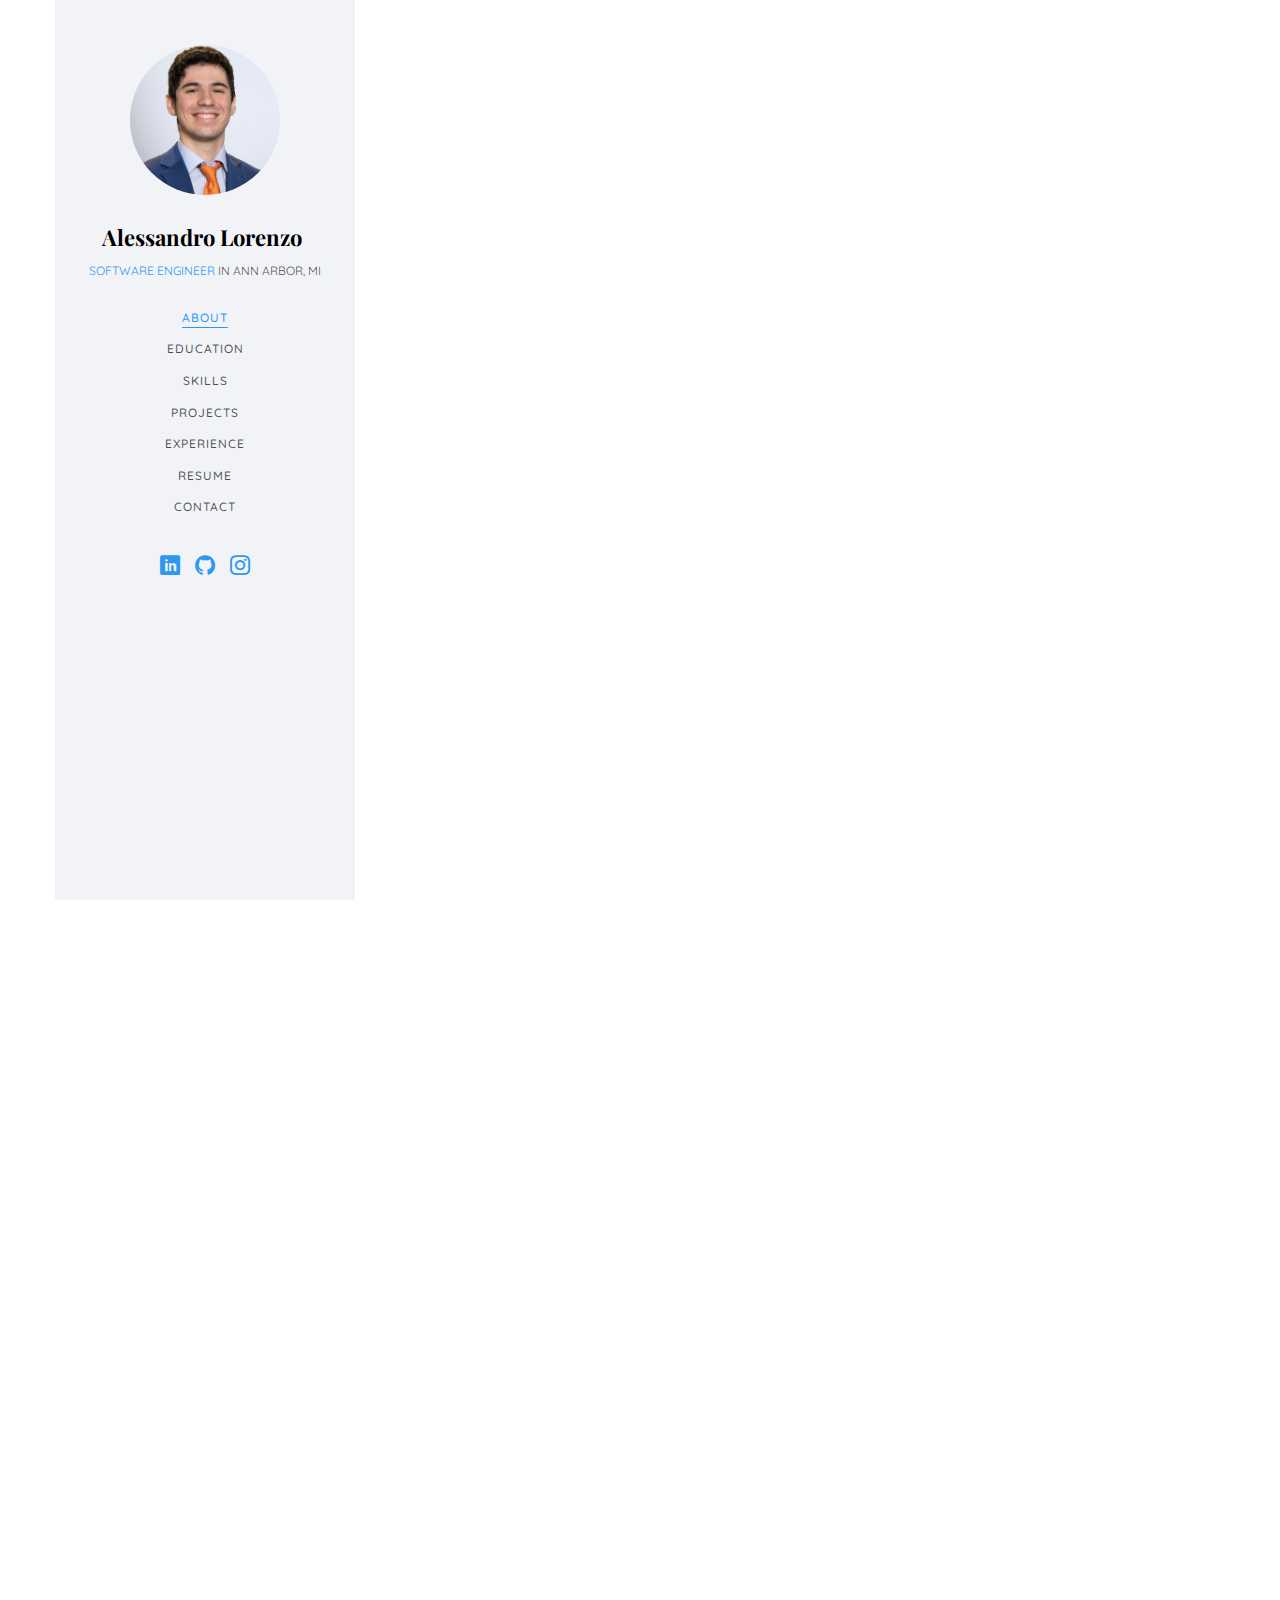
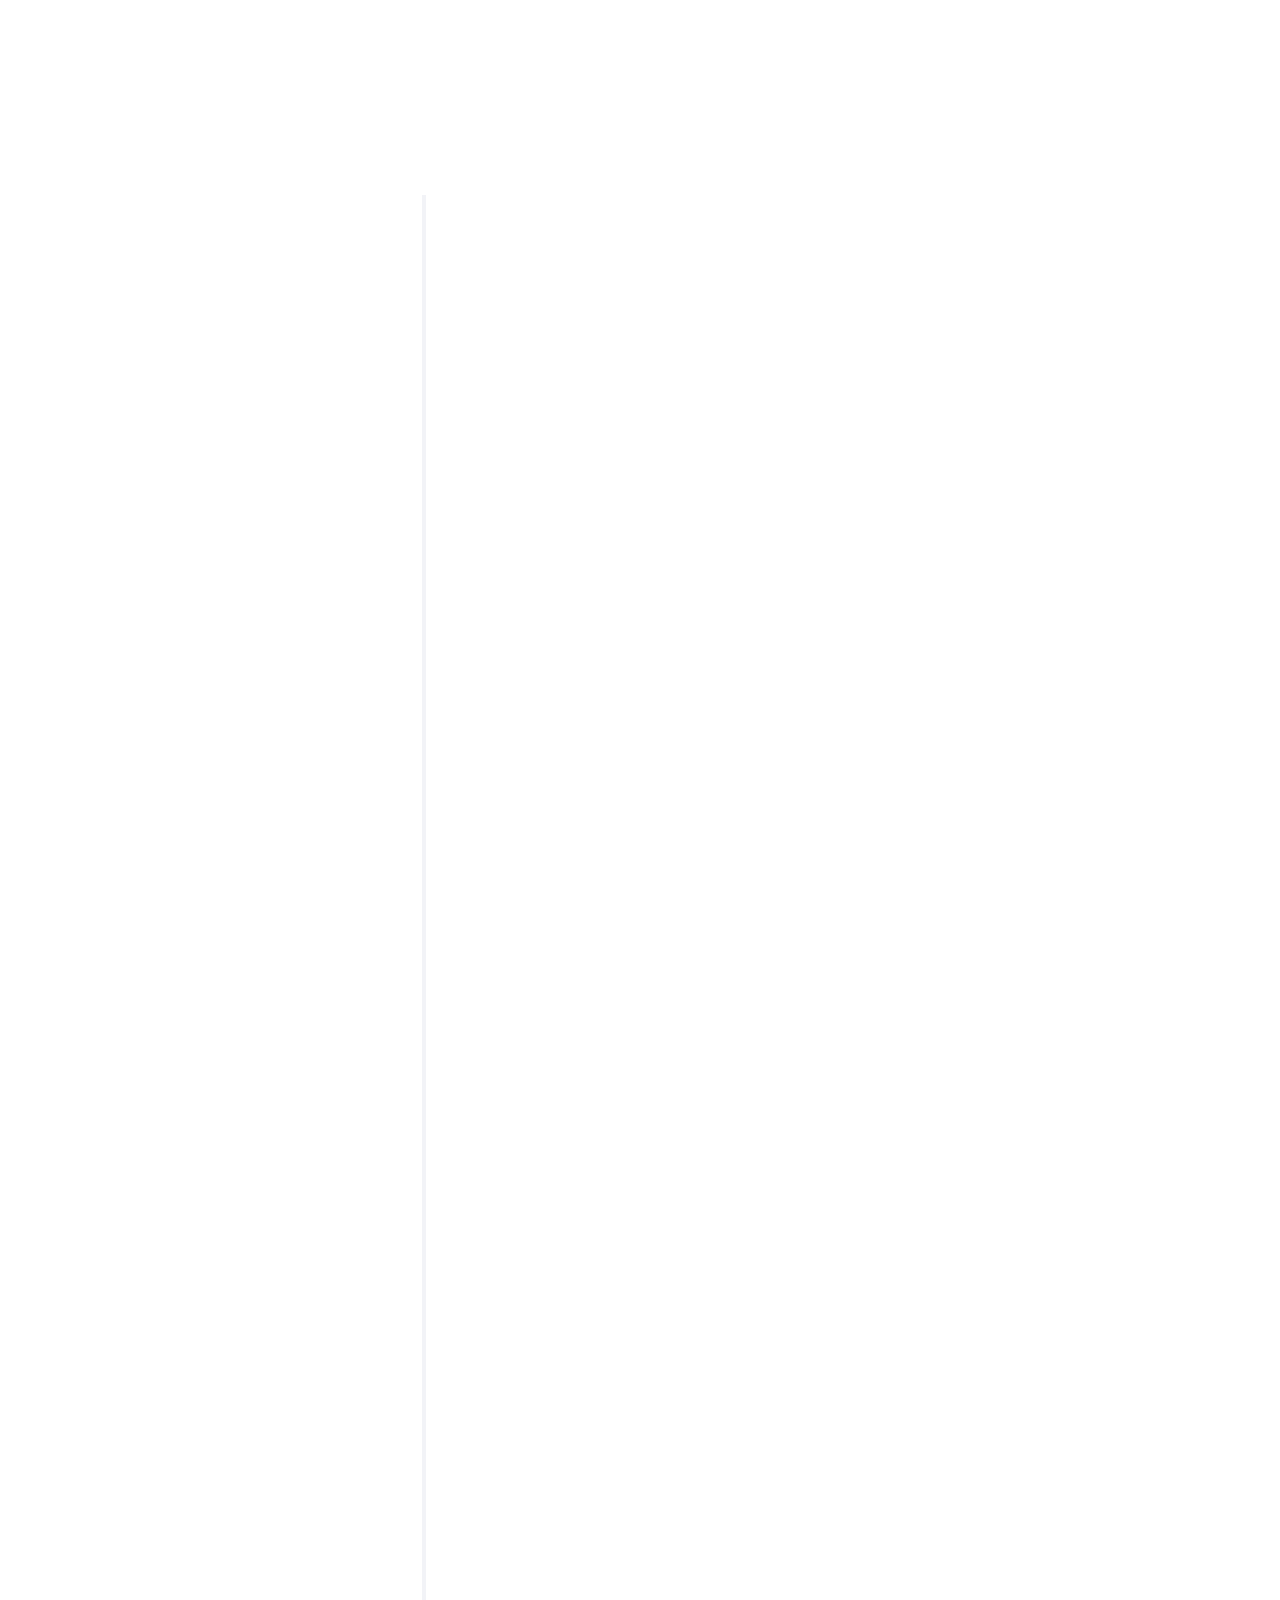
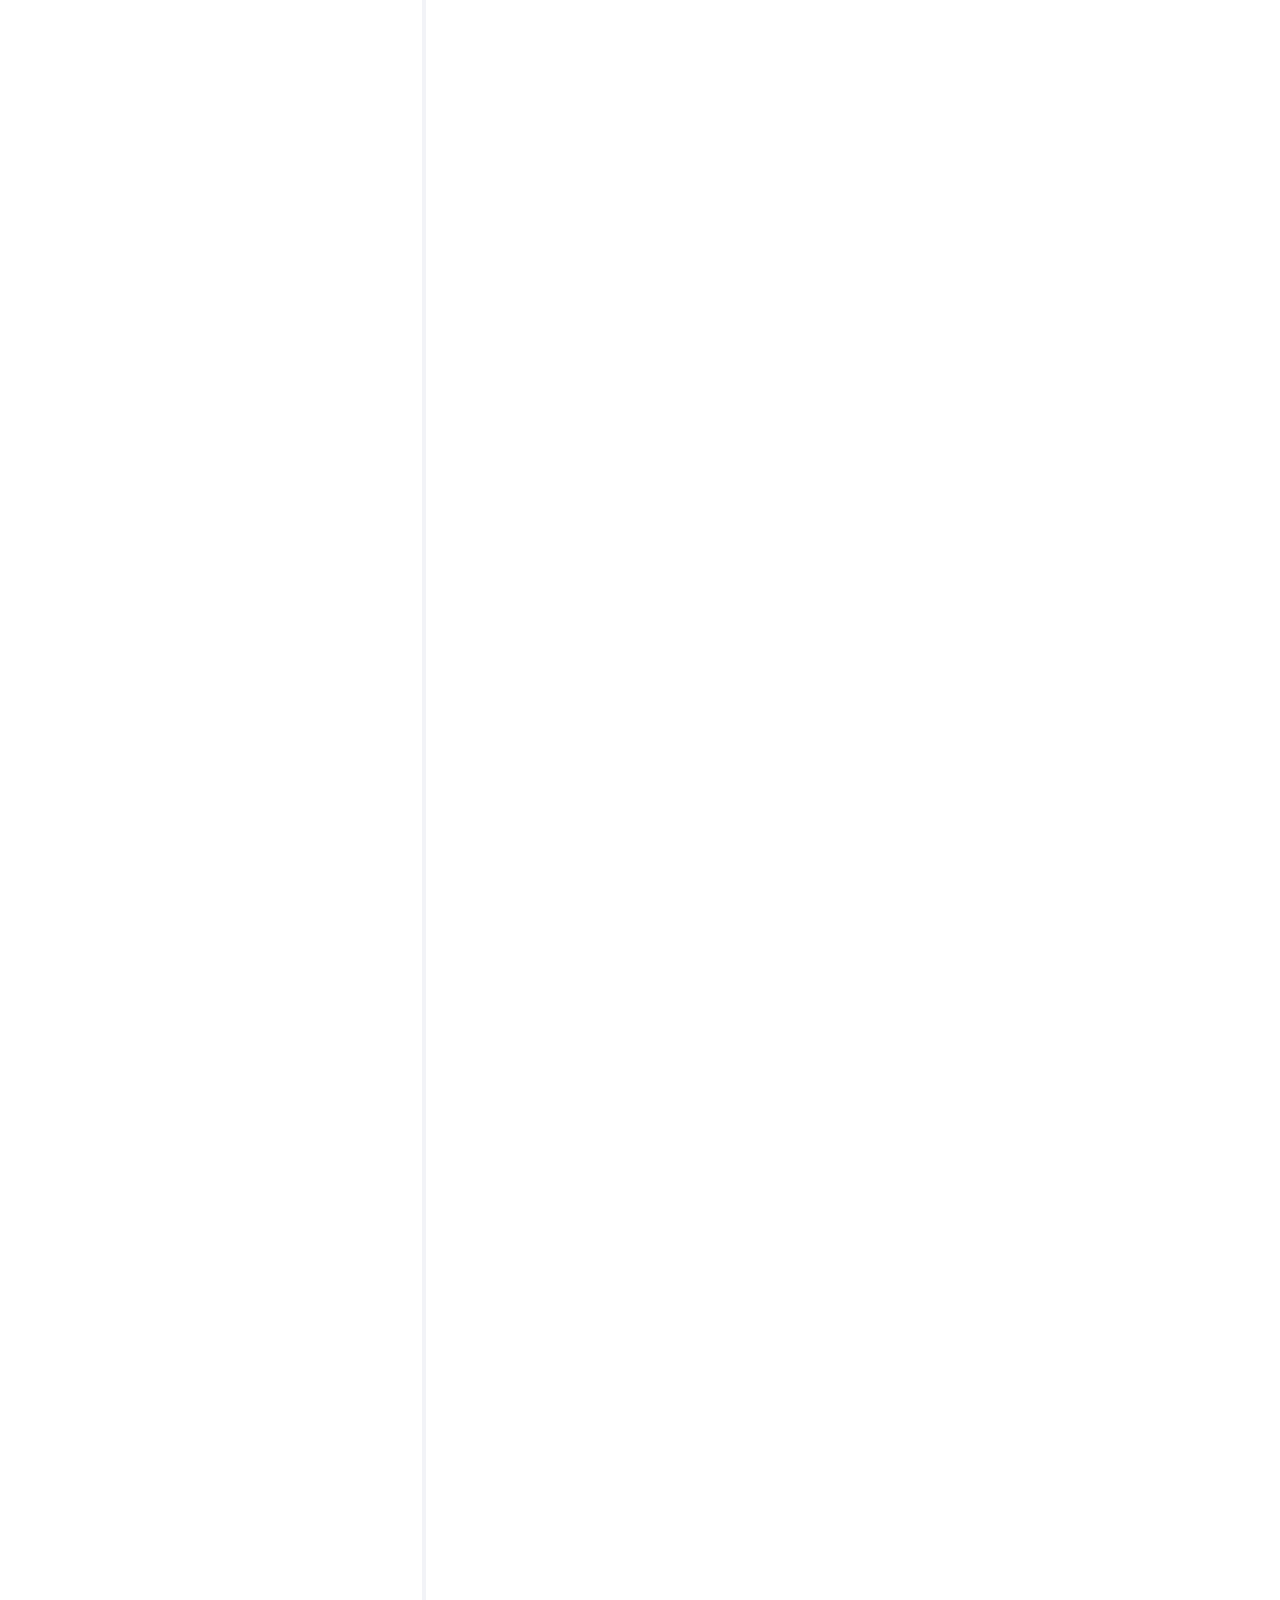
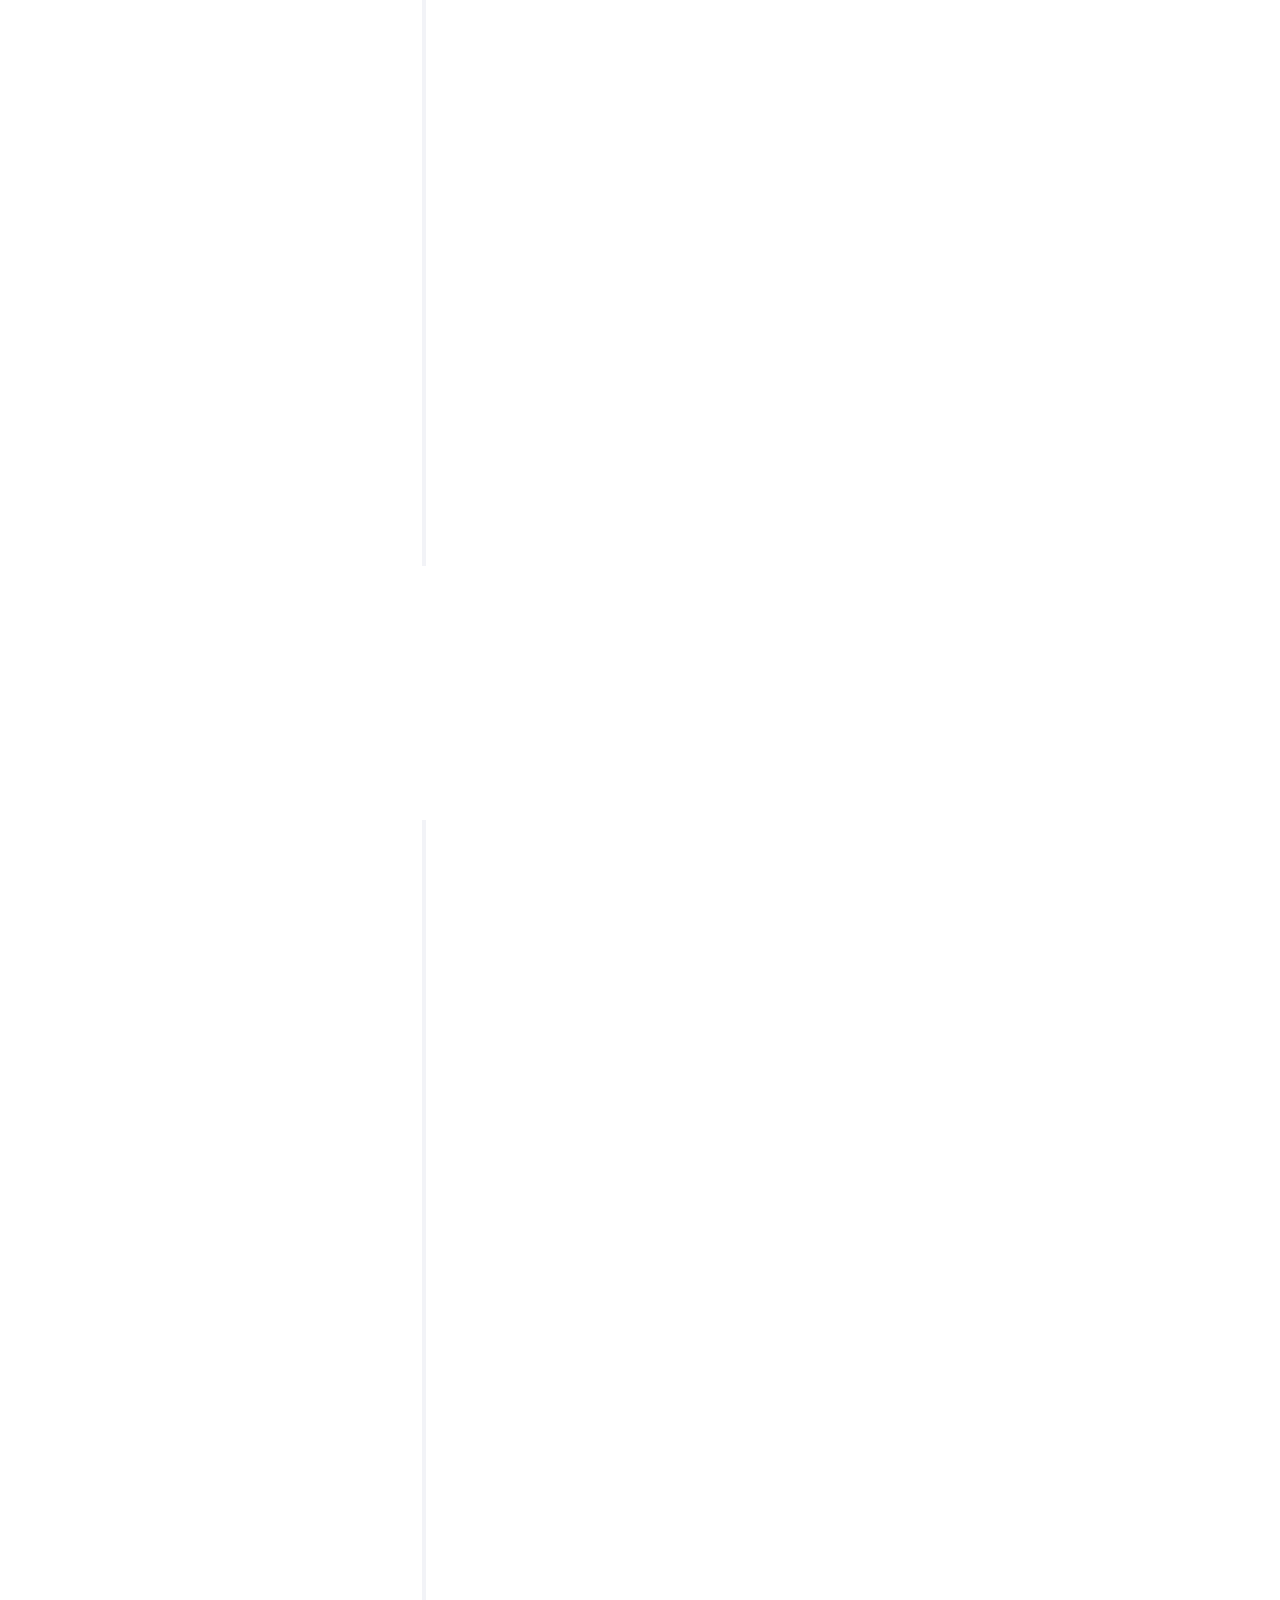
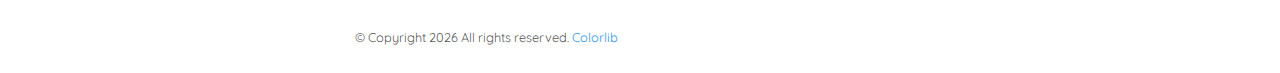
==== commit 2f642eca: "resume changes" ====
--- a/index.html
+++ b/index.html
@@ -546,10 +546,9 @@
 												<strong>Project Name:</strong> Analyzing Longitudinal Shifts in Course Structure from Syllabi Data Leveraging Machine Learning
 											</p>
 											<ul>
-												<li>Collected 345,289 syllabi from public Texas universities using Python web scraping for research aimed at identifying courses with significant writing components, employing a text-as-data approach.</li>
-												<li>Annotated 2,500+ syllabi and validated a definition for "significant writing component"; trained and fine-tuned a machine learning model to incorporate this definition for accurate annotations.</li>
-												<li>Implemented advanced NLP techniques to enhance model performance and streamline automated text analysis.</li>
-												<li>Built over 50 data visualizations in Python to illustrate findings and presented weekly updates to project faculty, highlighting model discrepancies, strengths, and opportunities for improved accuracy.</li>
+												<li>Annotated 2500+ syllabi using Label Studio, validating a specific definition for significant writing component; trained machine learning model for annotation with an 80/20 test split, utilized natural language processing to scale human annotation to corpus</li>
+												<li>Collected 345,289 syllabi from public Texas universities using web scraping in Python for research aimed at determining courses with a significant writing component, employing a text-as-data approach, achieving higher accuracy in identifying criteria</li>
+												<li>Created 50+ data visualizations with Python to articulate model performance and insights to faculty; findings aligned with expectations of a lower number of courses with a significant writing component at under-developed institutions</li>
 											</ul>
 										</div>
 									</div>
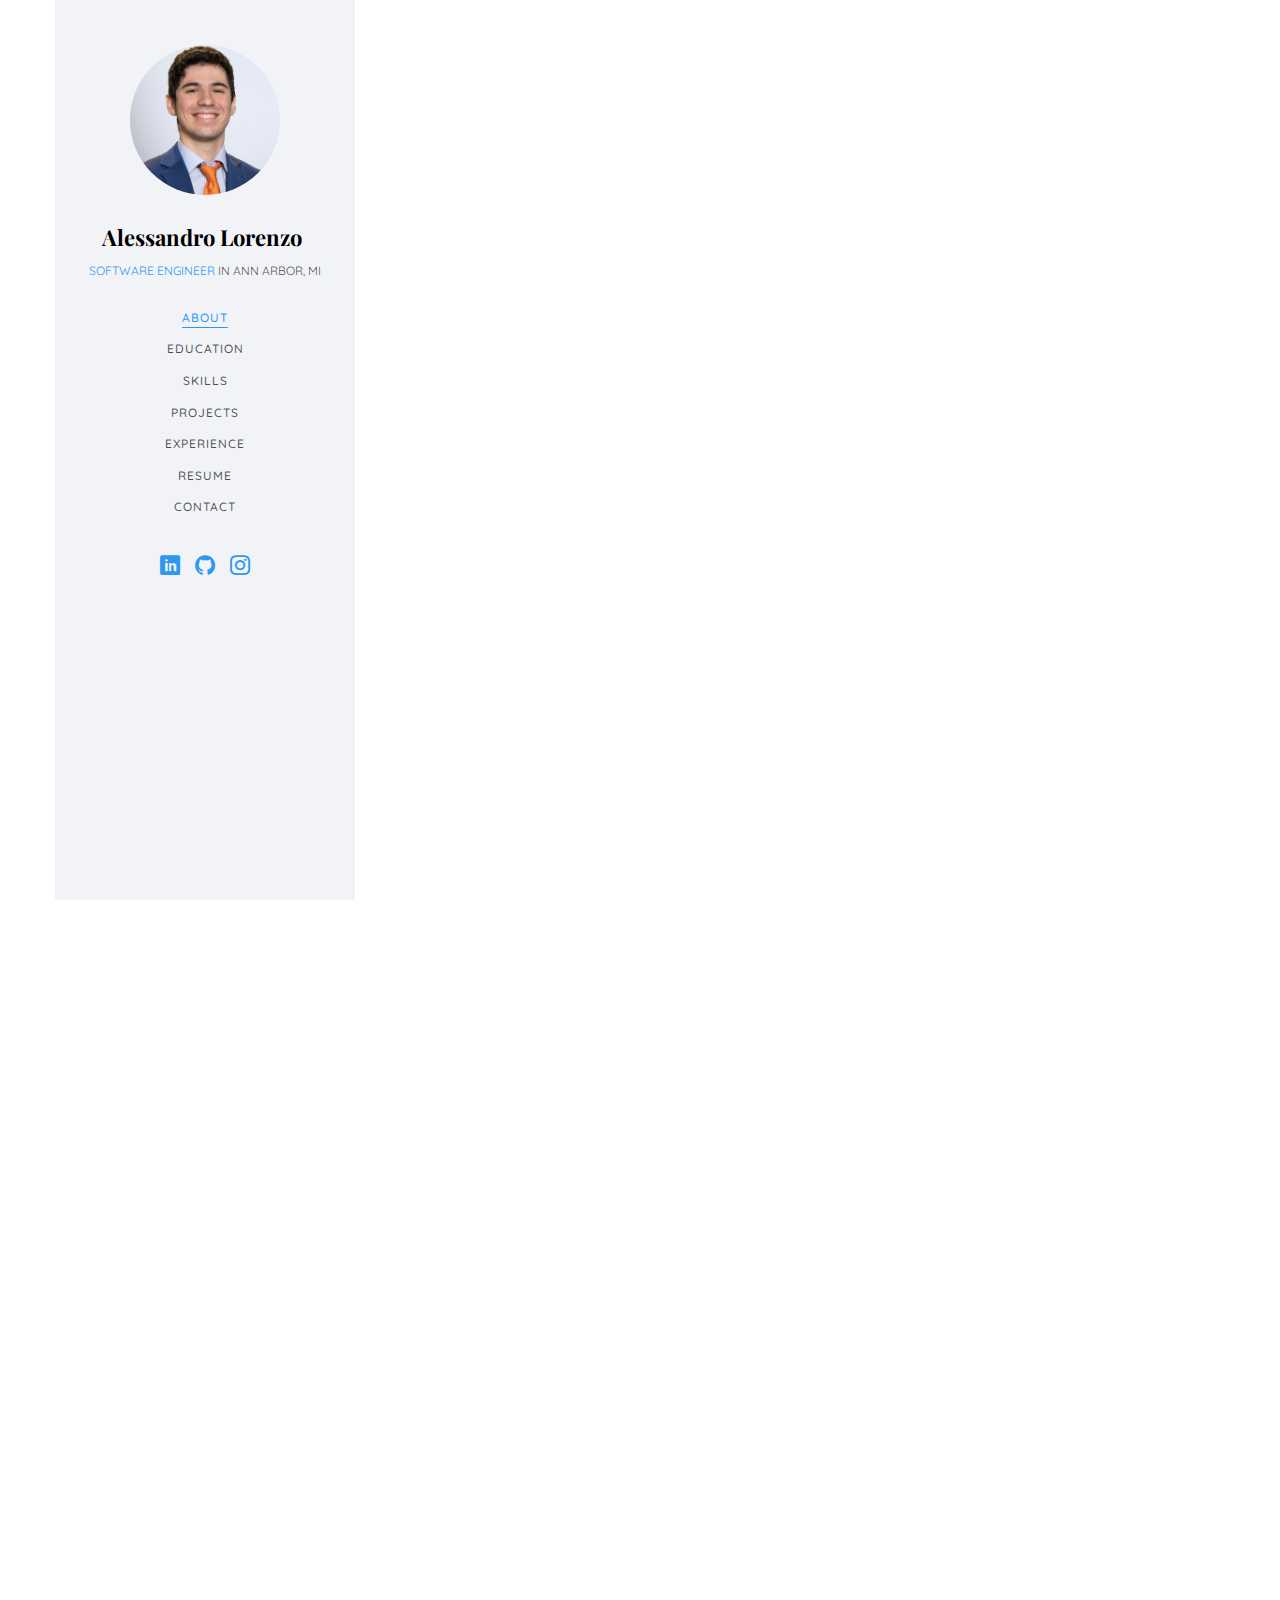
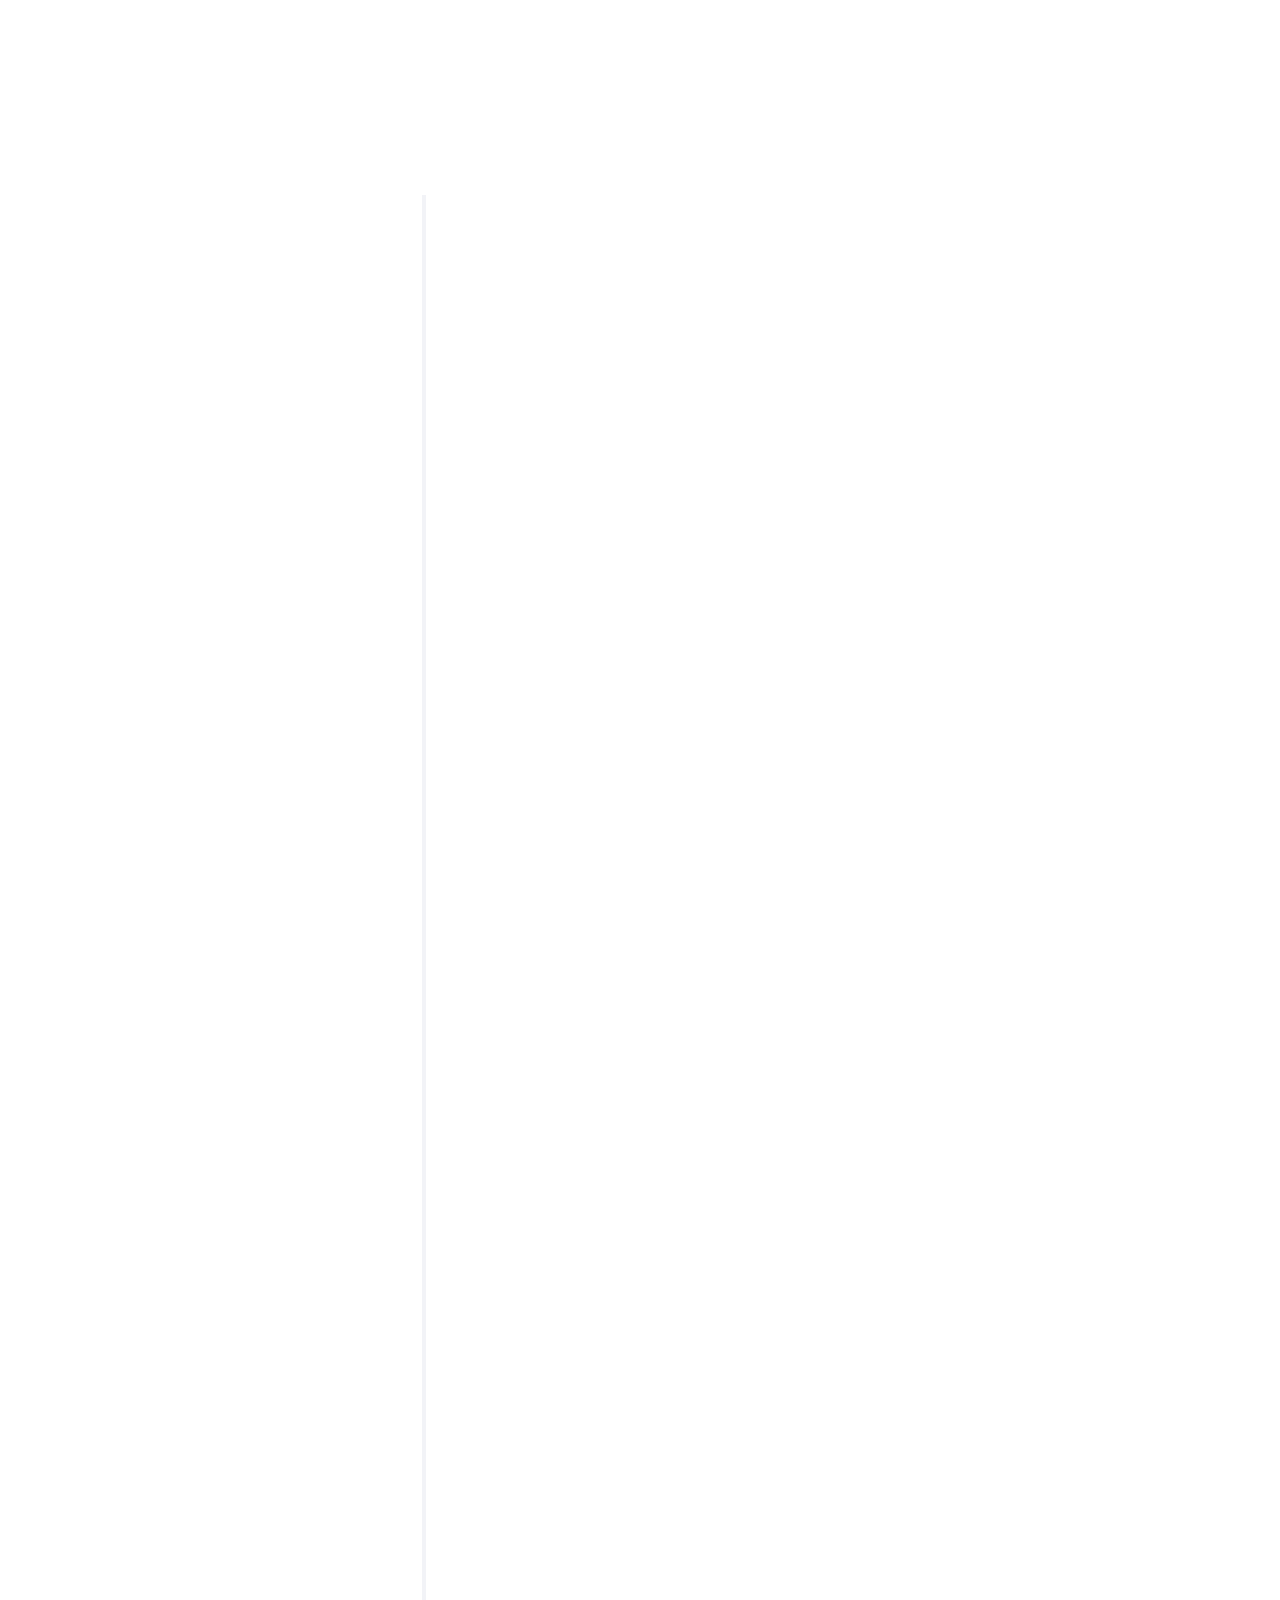
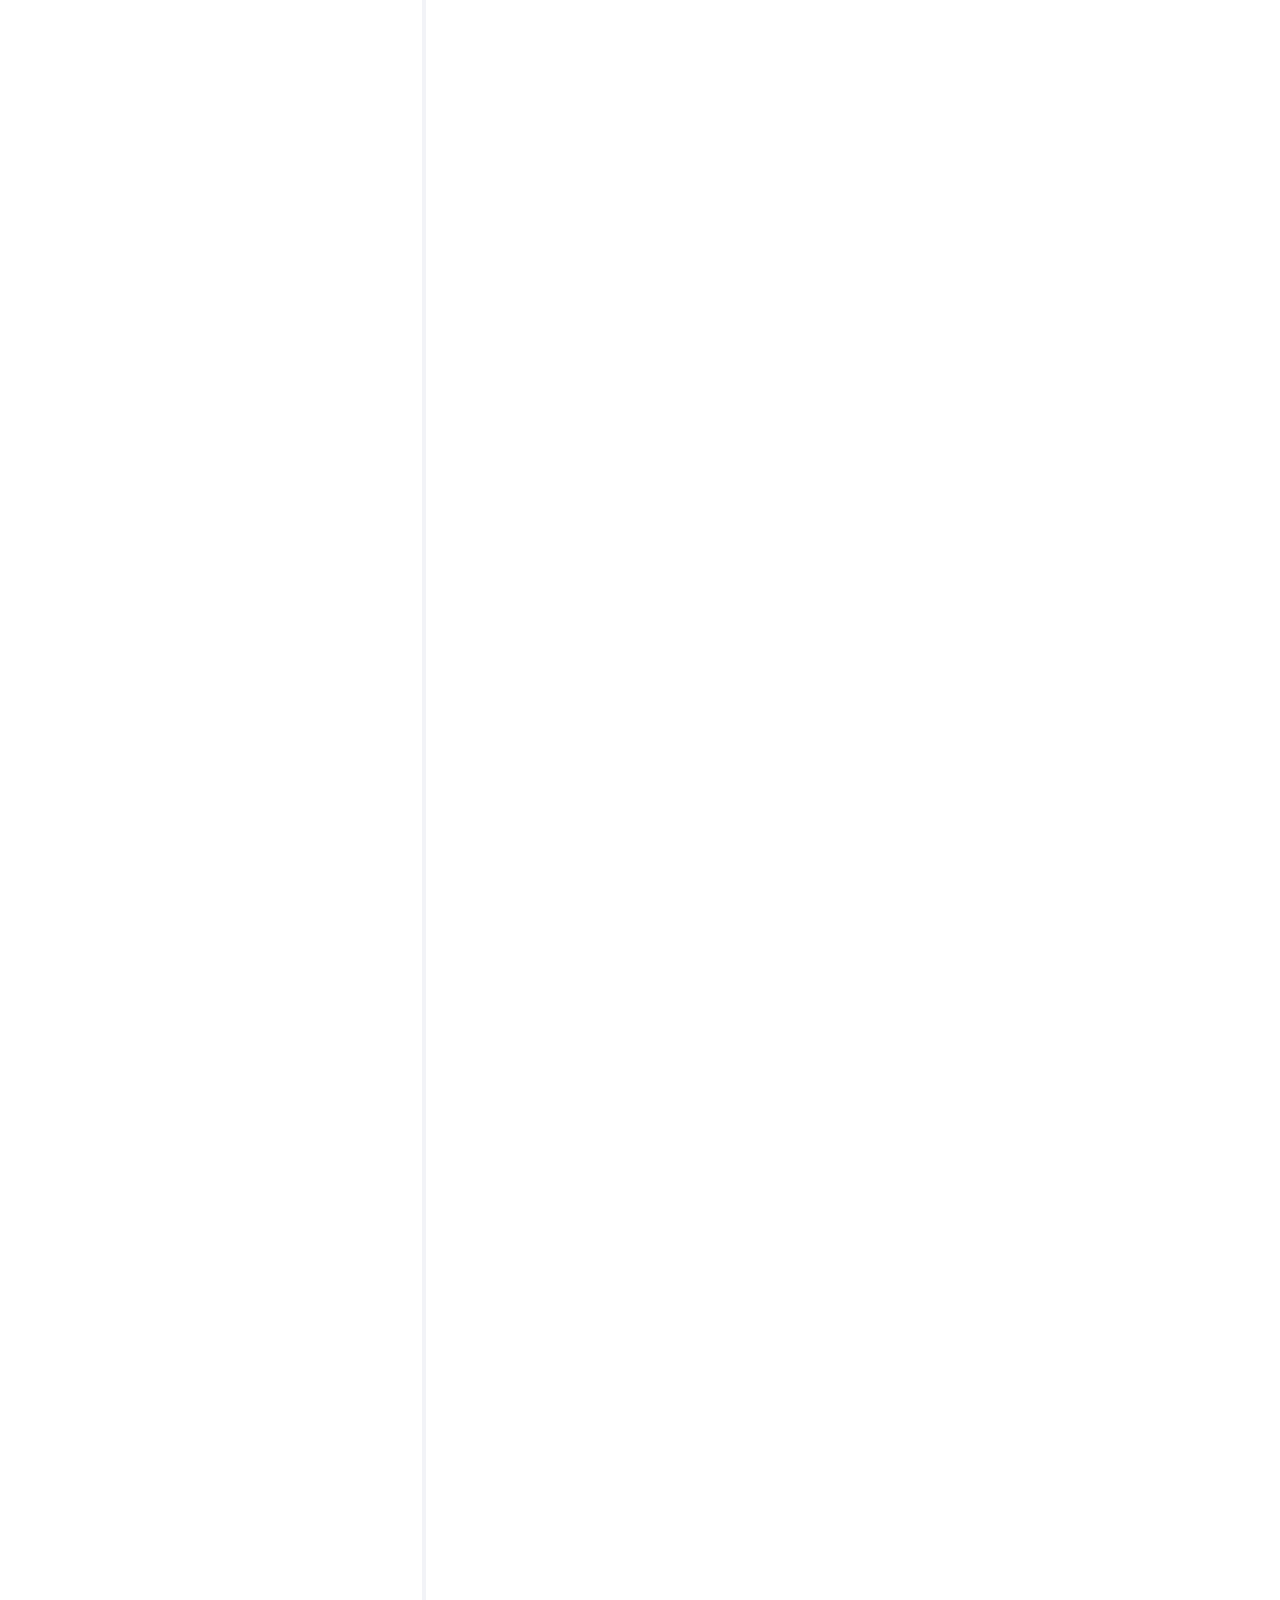
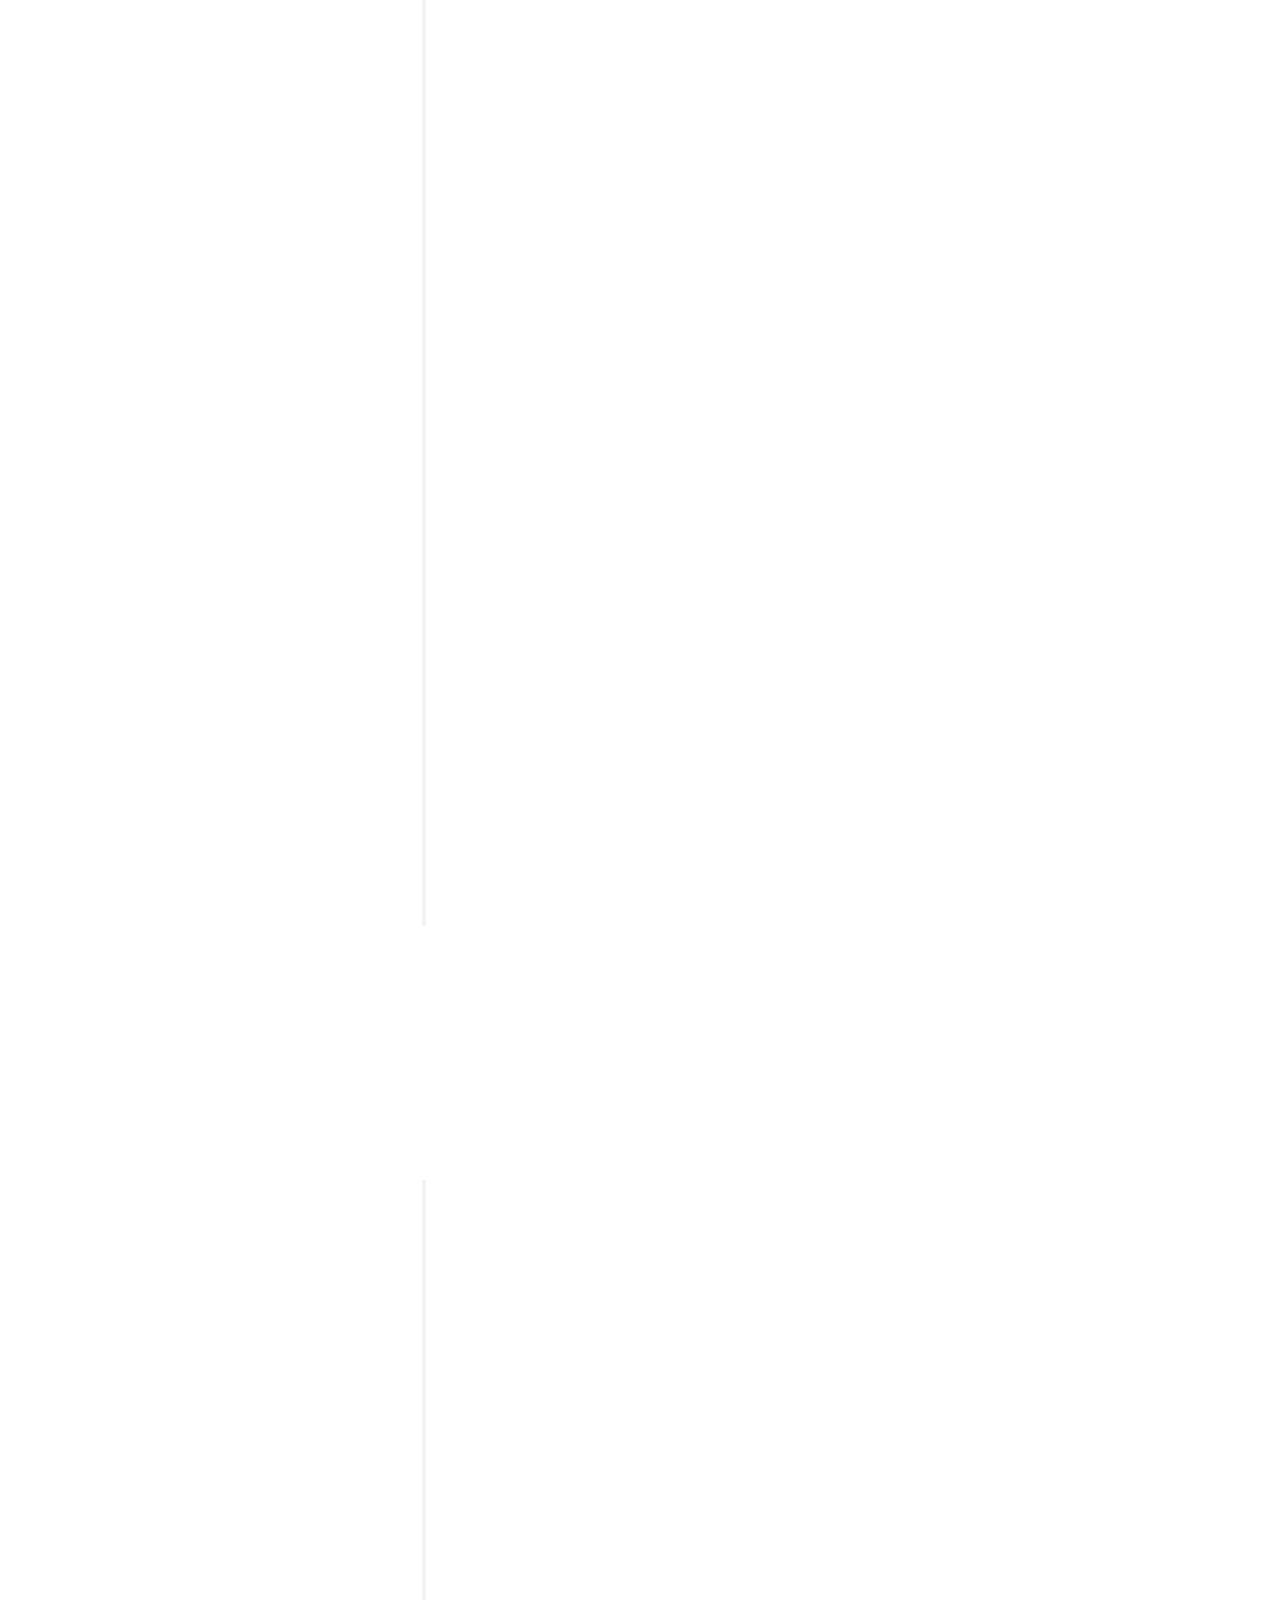
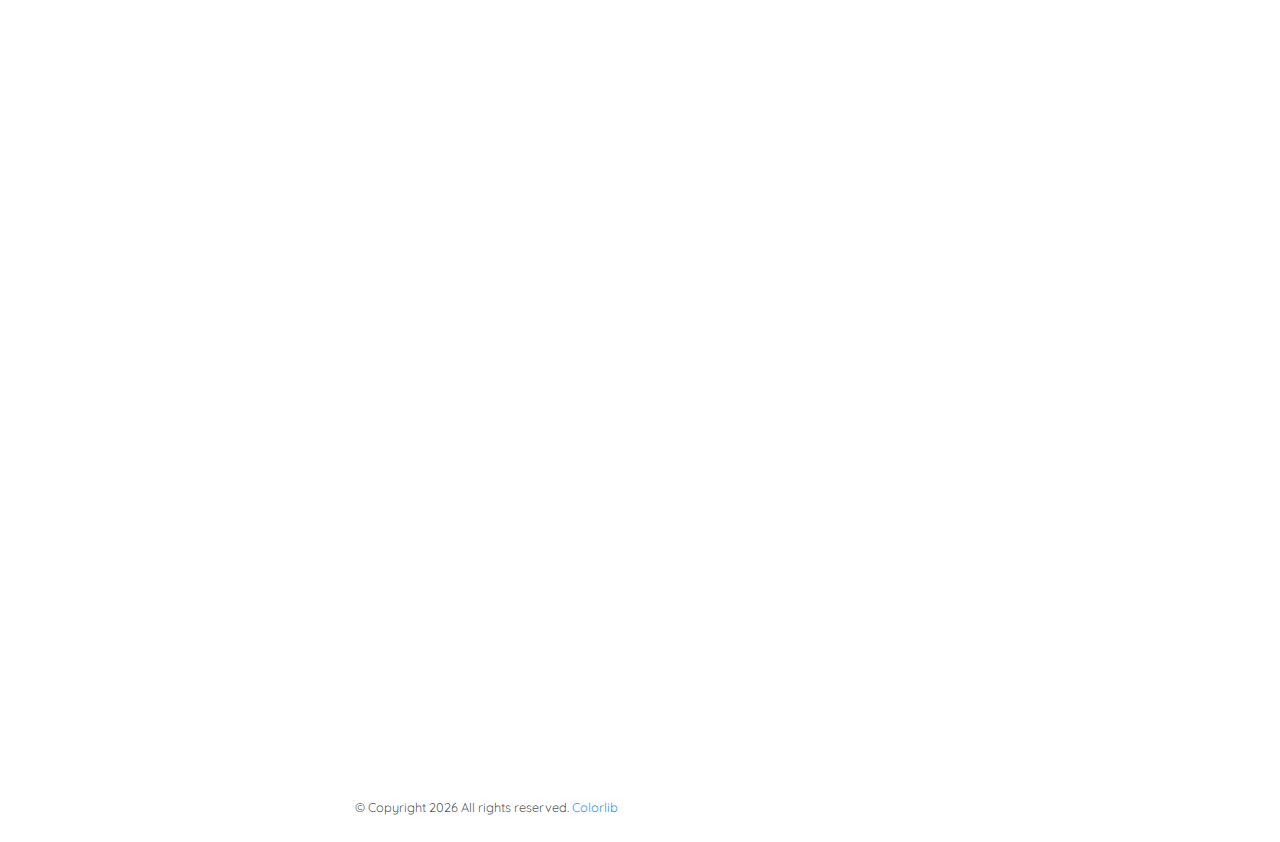
==== commit bf5f8f27: "Resume, Project, and Experience Update" ====
--- a/index.html
+++ b/index.html
@@ -129,7 +129,7 @@
 											<div class="panel-body">
 												<p>
 													University of Michigan, Ann Arbor<br>
-													Graduated: August 2024
+													Graduated: December 2024
 												</p>
 												<ul>
 													<li>Graduated with Honors (3.42 UW GPA)</li>
@@ -265,6 +265,25 @@
 					<div class="row">
 						<div class="col-md-12">
 							<div class="timeline-centered">
+								<!-- Trading Engine Server -->
+								<article class="timeline-entry animate-box" data-animate-effect="fadeInRight">
+									<div class="timeline-entry-inner">
+										<div class="timeline-icon color-5">
+											<i class="icon-pen2"></i>
+										</div>
+										<div class="timeline-label">
+											<h2>
+												<a href="#">Trading Engine Server</a>
+												<span>2025</span>
+											</h2>
+											<ul>
+												<li>Engineered a multi-instrument trading engine from scratch using C#, implementing core features such as order book management, bid-ask spread calculation, and support for order addition, modification, and cancellation with extensible interfaces for scalability</li>
+												<li>Built a custom logging system, including text, database, trace, and console loggers with support for asynchronous logging and thread safety, directing detailed insights into system operations, errors, and performance metrics to local .log files</li>
+												<li>Implemented a price-time priority matching algorithm to efficiently execute trades by prioritizing orders based on price competitiveness and submission time, ensuring order integrity through username validation, conflict resolution, and error handling</li>
+											</ul>
+										</div>
+									</div>
+								</article>
 								<!-- Network File Server -->
 								<article class="timeline-entry animate-box" data-animate-effect="fadeInRight">
 									<div class="timeline-entry-inner">
@@ -528,6 +547,28 @@
 					<div class="row">
 						<div class="col-md-12">
 							<div class="timeline-centered">
+								<!-- Outlier Experience -->
+								<article class="timeline-entry animate-box" data-animate-effect="fadeInLeft">
+									<div class="timeline-entry-inner">
+										<div class="timeline-icon color-1">
+											<i class="icon-pen2"></i>
+										</div>
+										<div class="timeline-label">
+											<h2>
+												<a href="#">Outlier</a>
+												<span>Remote | 2024 – Present</span>
+											</h2>
+											<p>
+												AI Software Developer
+											</p>
+											<ul>
+												<li>Developed and executed numerous robust unit tests to rigorously evaluate AI-generated solutions, ensuring 100% adherence to prompt constraints, functionality requirements, and edge case scenarios, significantly amplifying model reliability</li>
+												<li>Improved artificial intelligence model performance and usability, decreasing output errors by over 30%, identifying and addressing logic gaps in code design, and creating detailed test plans to optimize AI response accuracy and user satisfaction</li>
+												<li>Enhanced prompt accuracy by 25% through the refinement of 200+ coding prompts, providing AI with clear pseudocode, contextspecific hints, and detailed explanations improving comprehension and higher quality AI-generated solutions in C++ and Python</li>
+											</ul>
+										</div>
+									</div>
+								</article>
 								<!-- University of Michigan Experience -->
 								<article class="timeline-entry animate-box" data-animate-effect="fadeInLeft">
 									<div class="timeline-entry-inner">
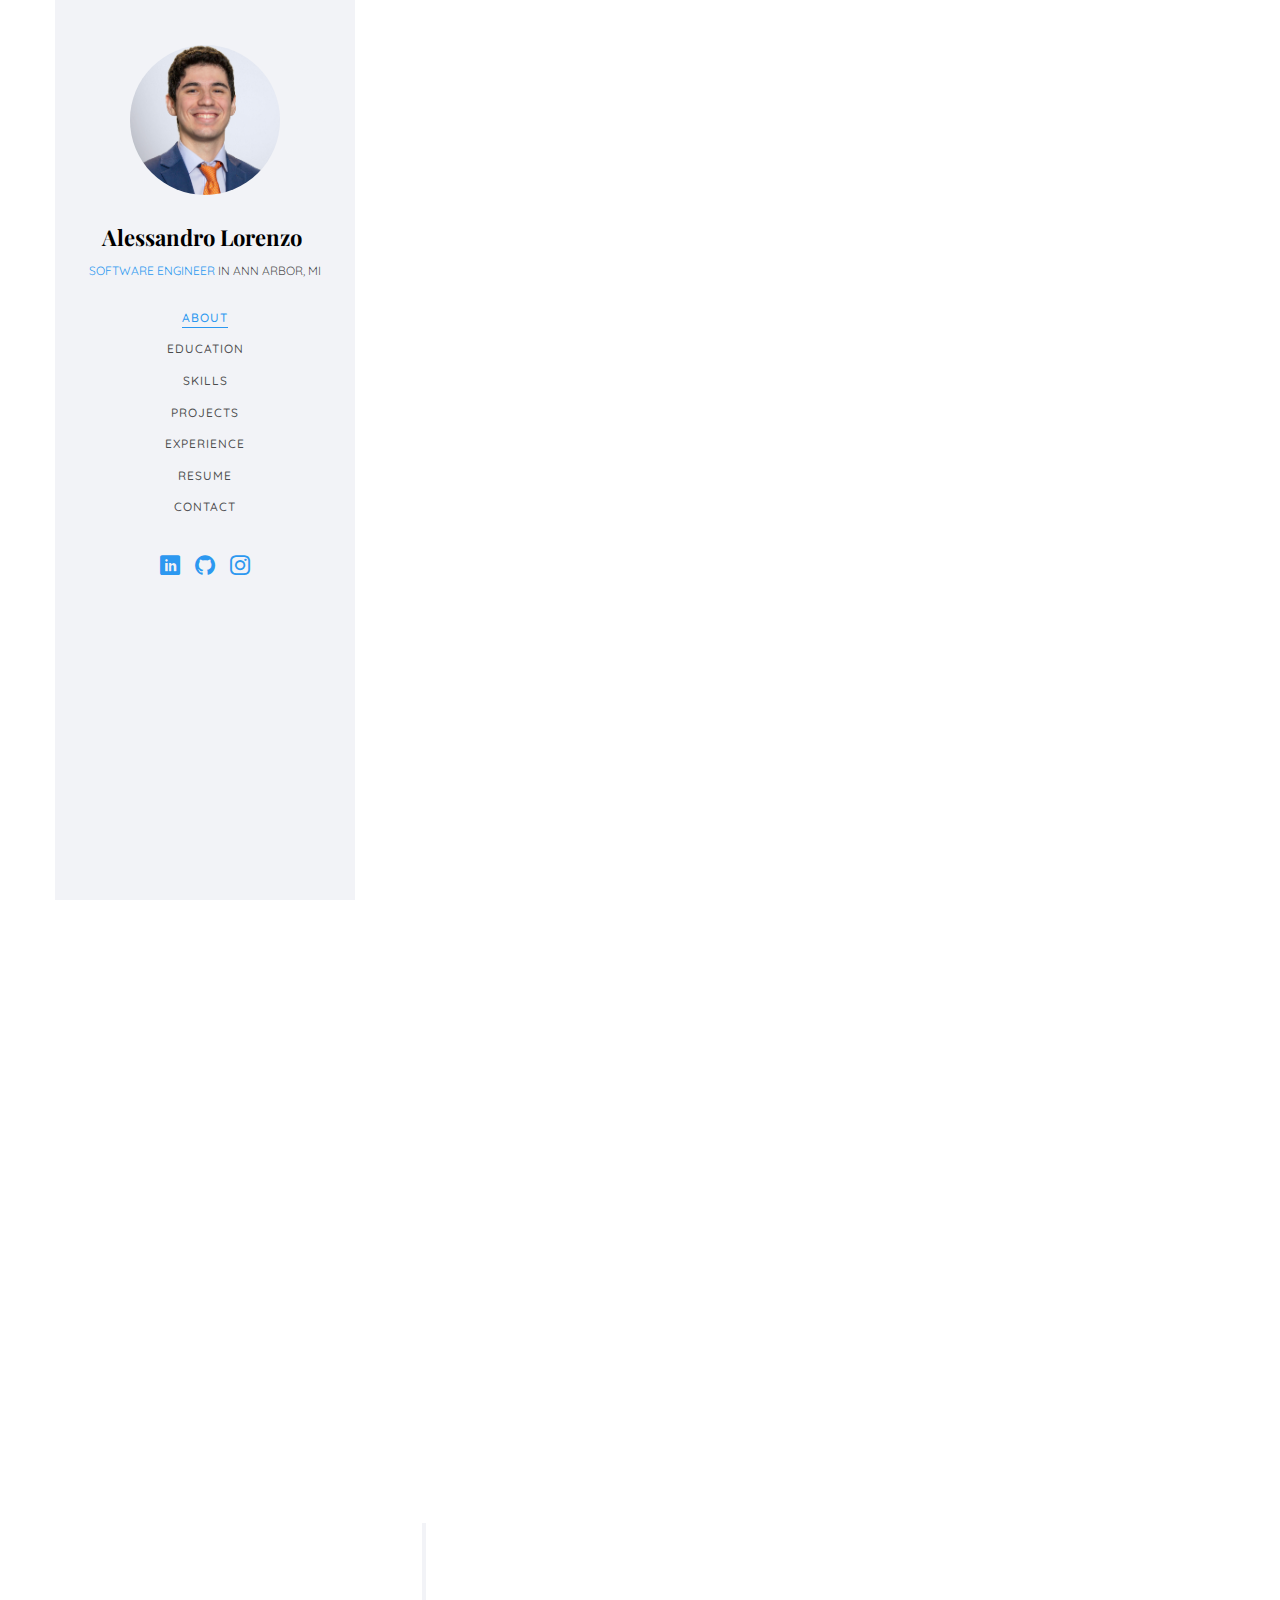
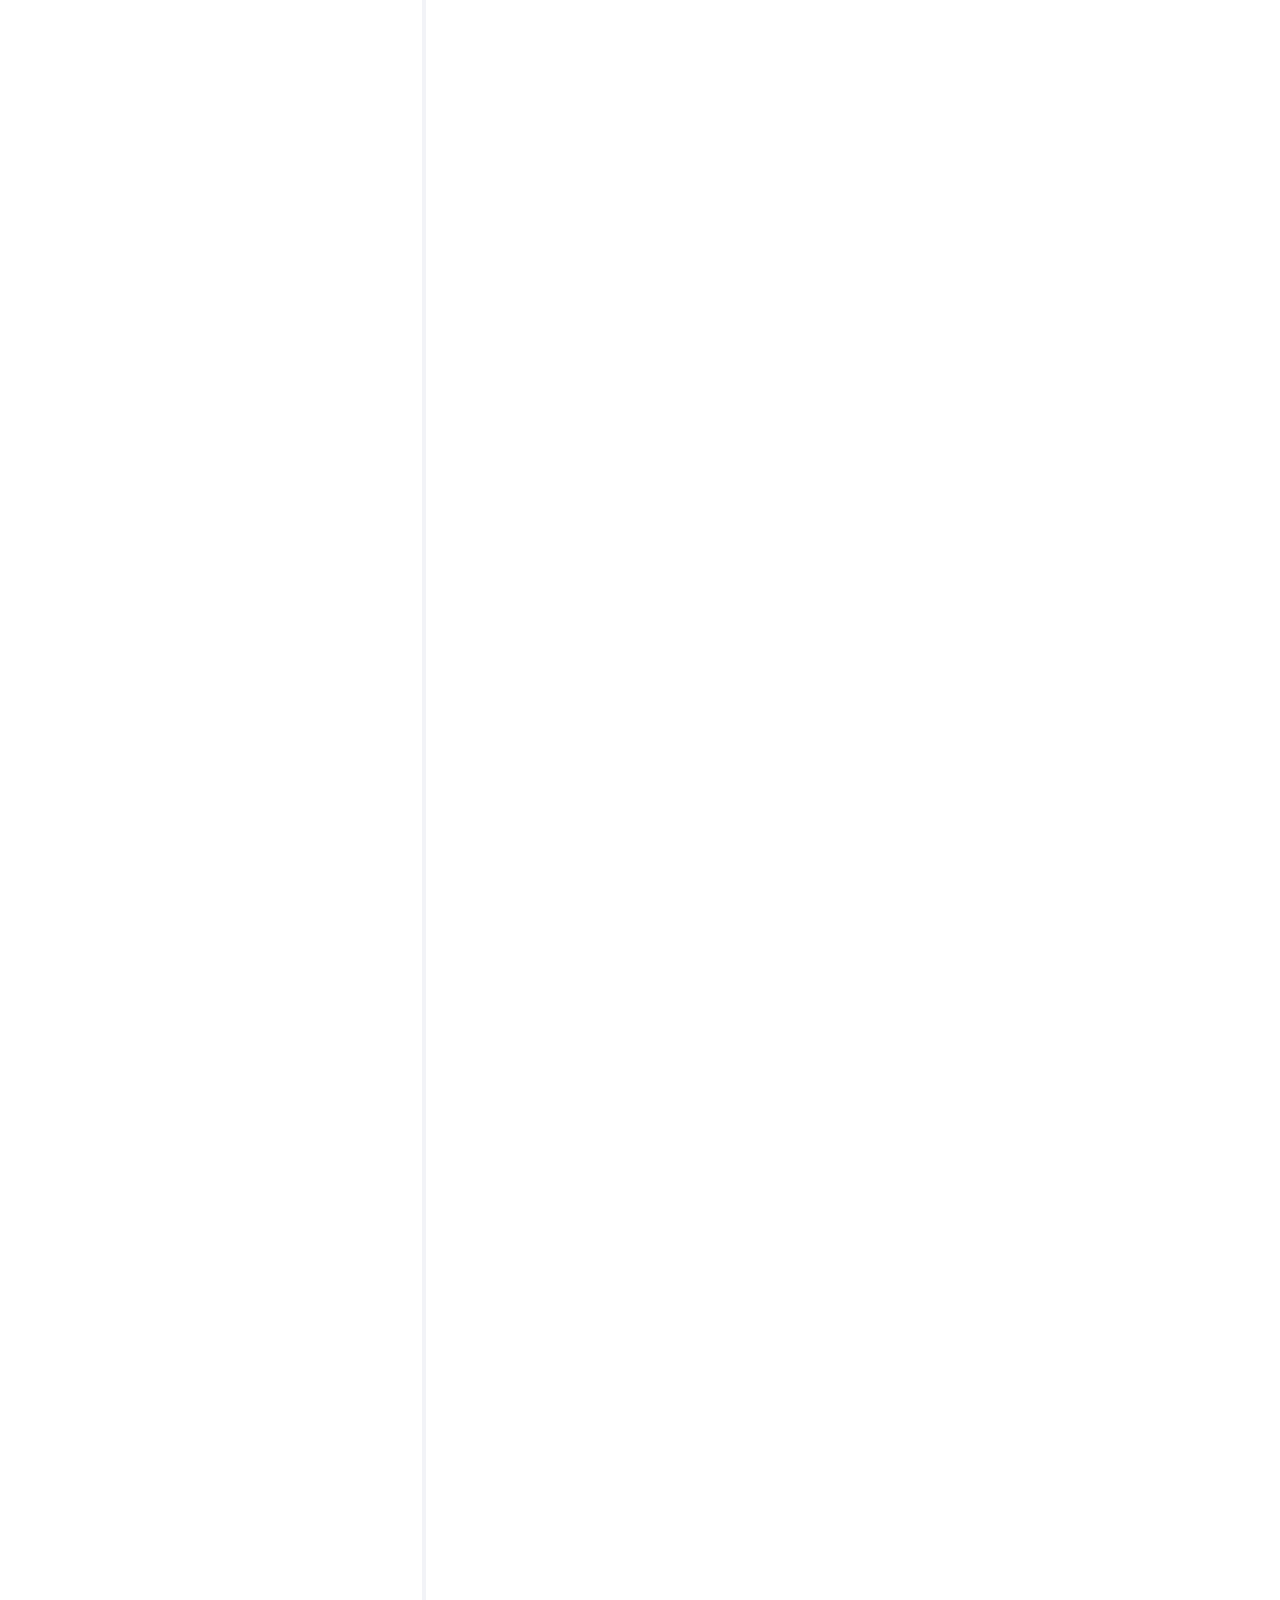
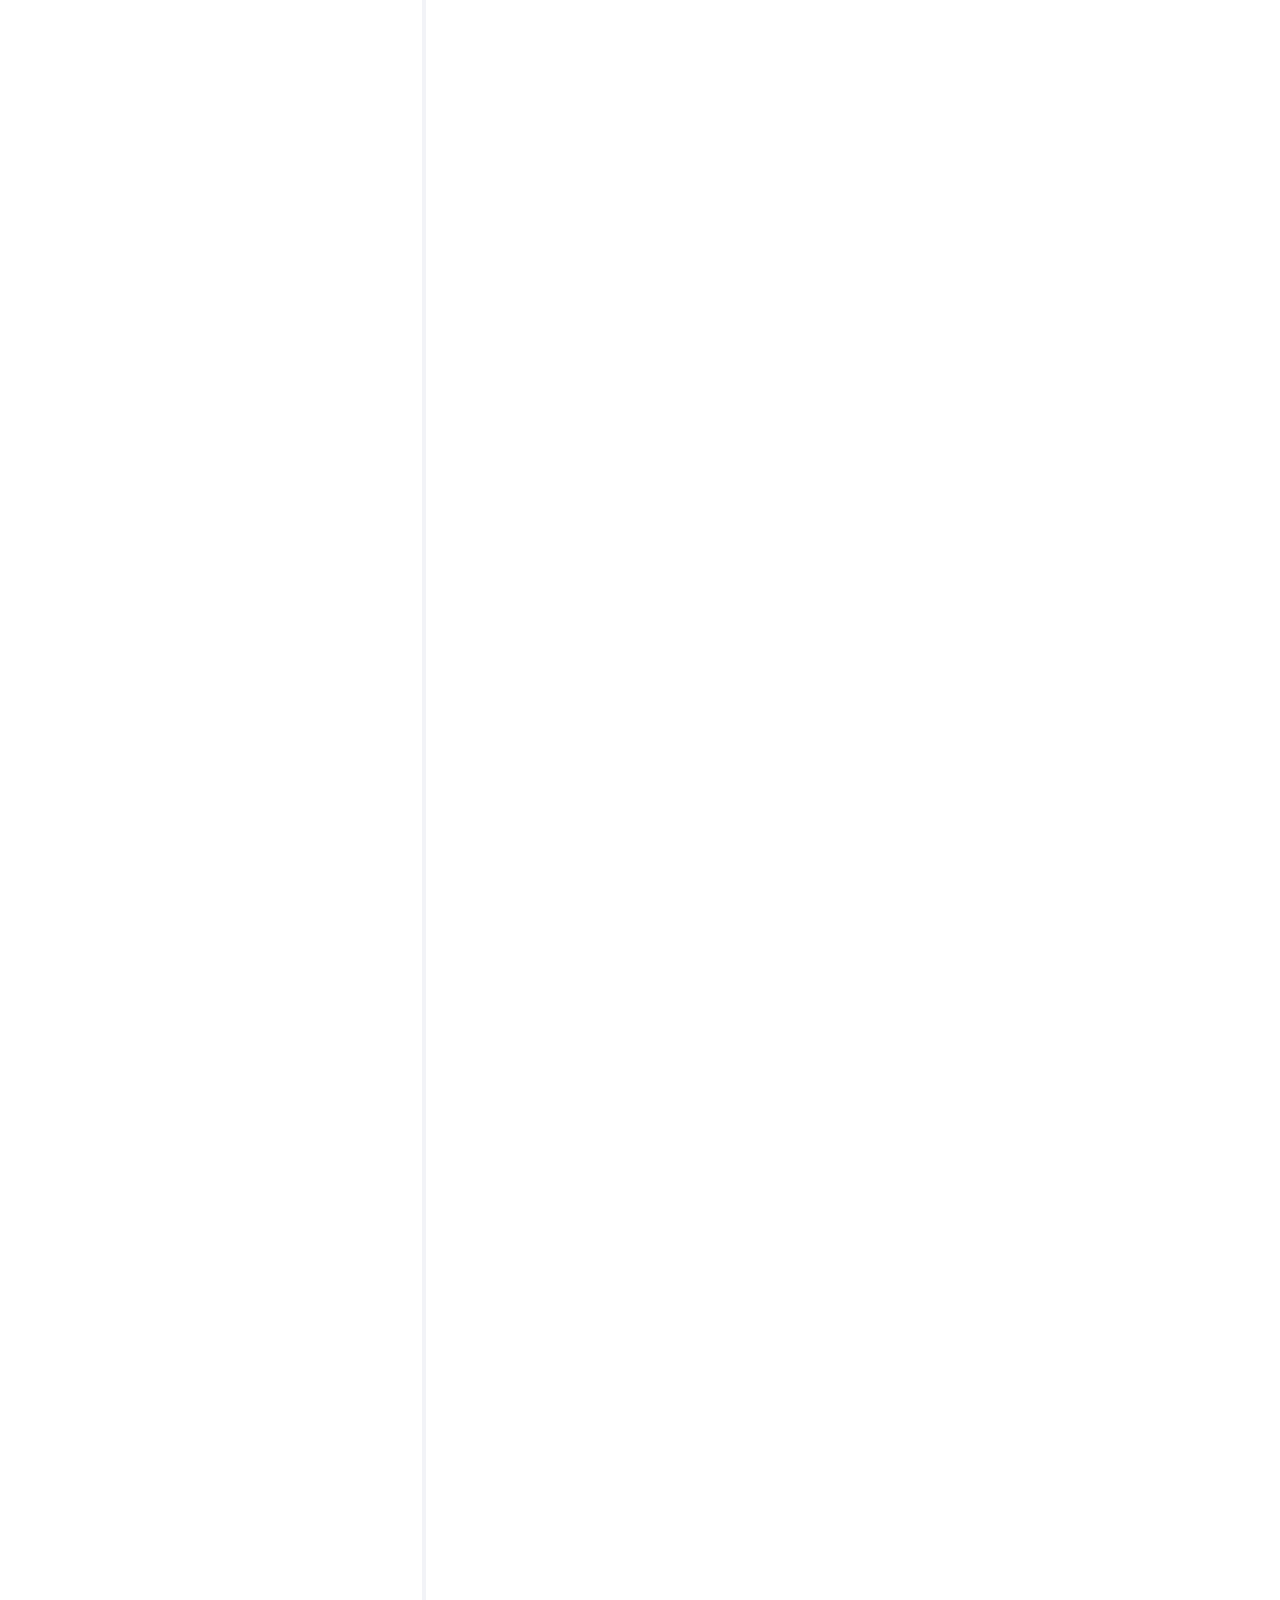
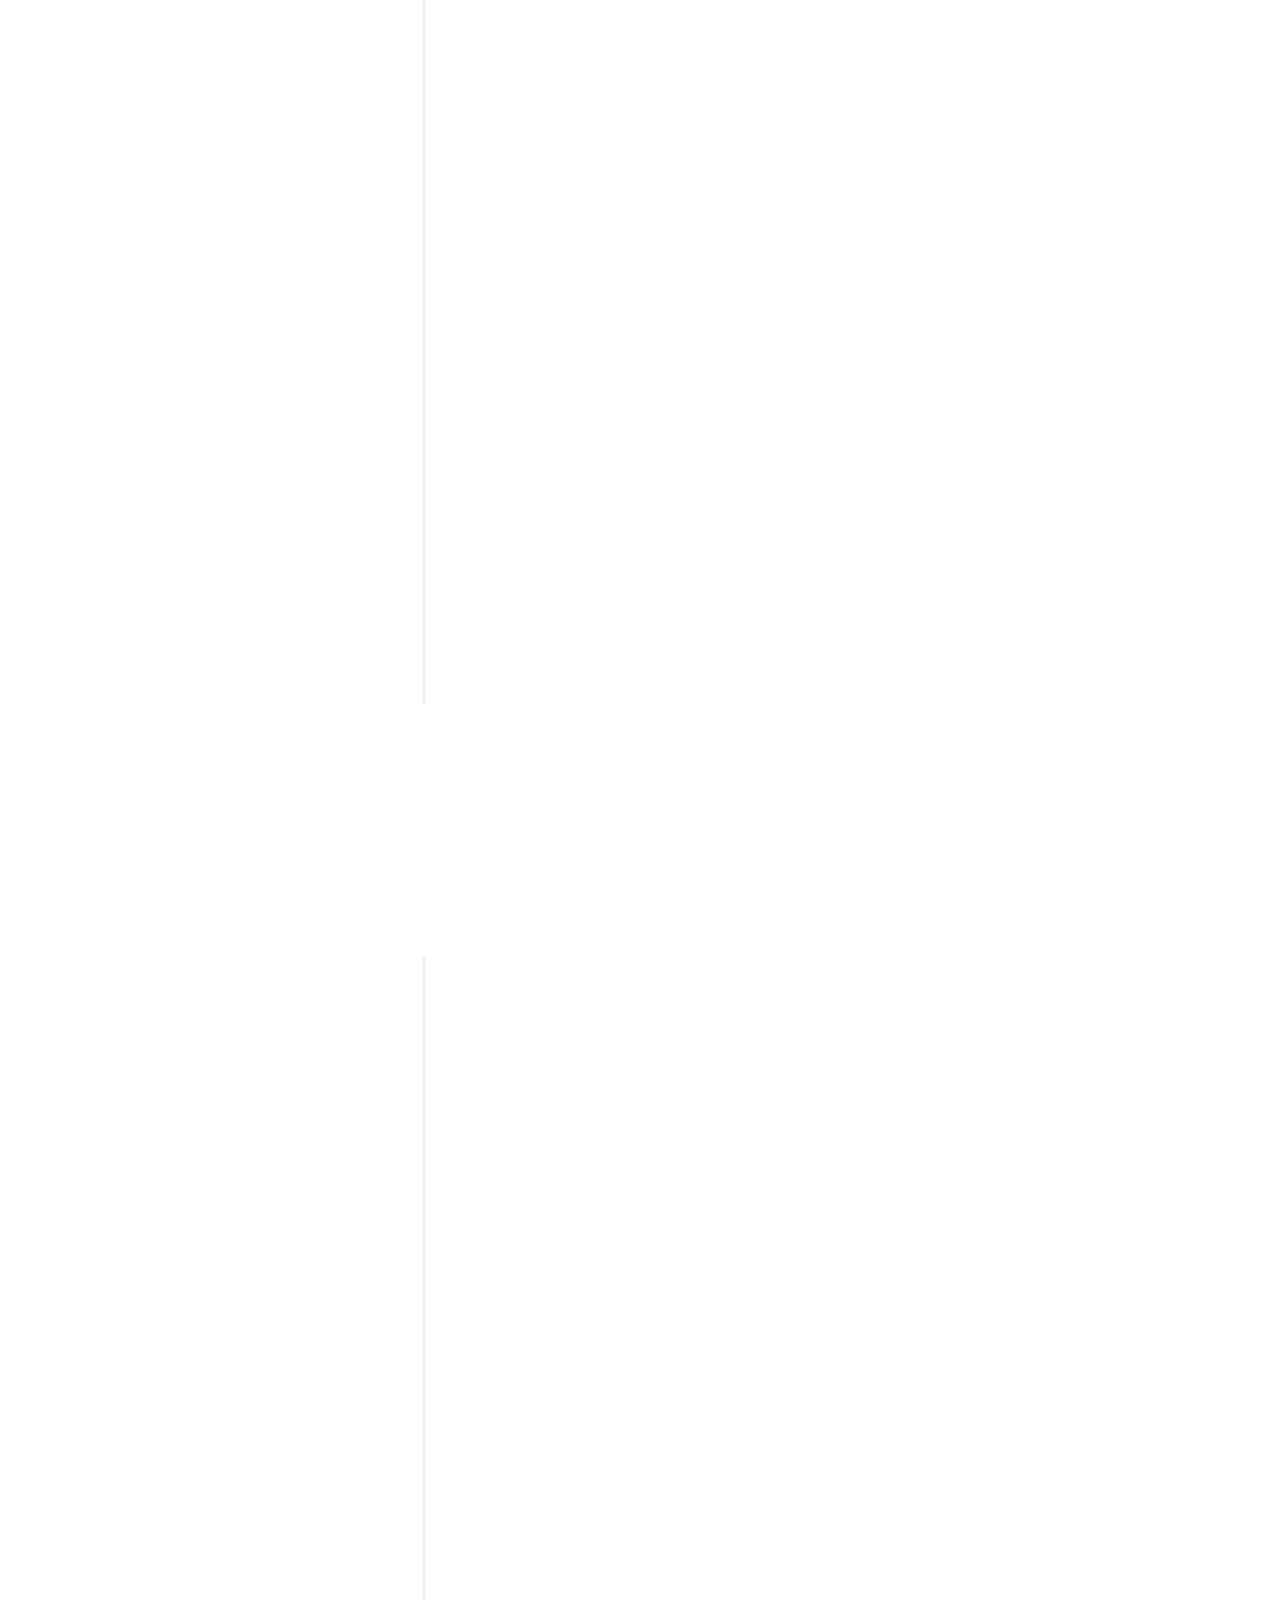
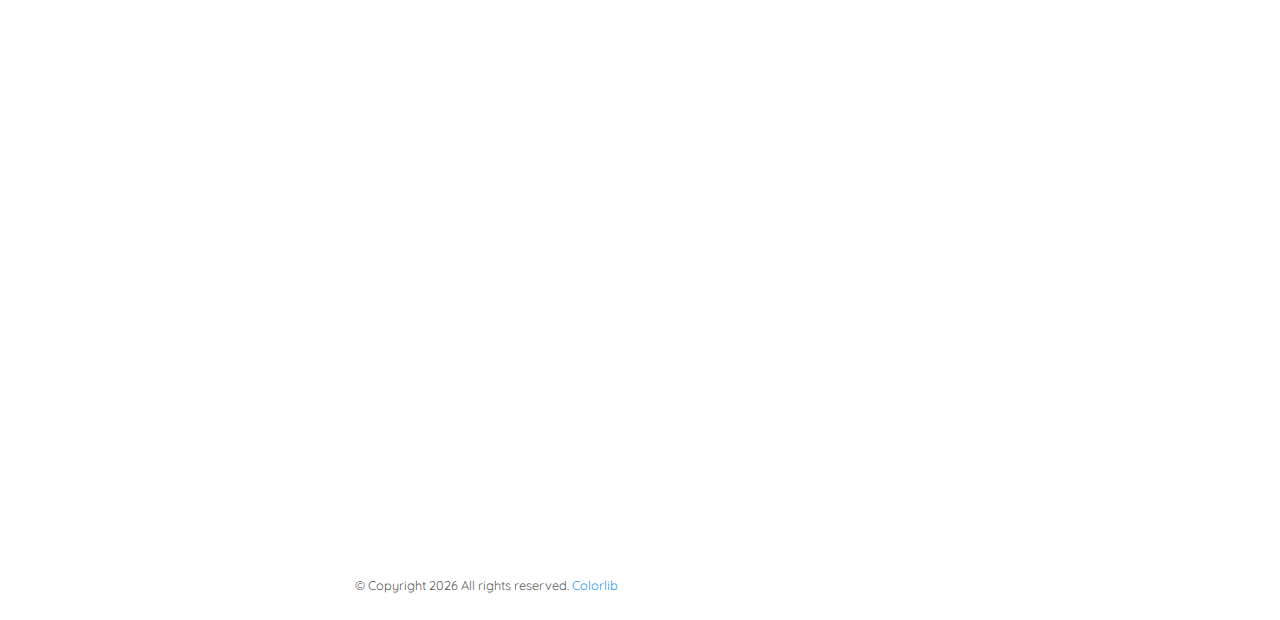
==== commit f919ce87: "Updates to Resume" ====
--- a/index.html
+++ b/index.html
@@ -119,13 +119,13 @@
 									<div class="panel panel-default">
 										<div class="panel-heading" role="tab" id="headingBachelor">
 											<h4 class="panel-title">
-												<a data-toggle="collapse" data-parent="#accordion" href="#collapseBachelor" aria-expanded="true" aria-controls="collapseBachelor">
+												<a class="collapsed" data-toggle="collapse" data-parent="#accordion" href="#collapseBachelor" aria-expanded="false" aria-controls="collapseBachelor">
 													<img src="images/michLogo.png" alt="University Logo" style="width: 30px; height: auto; margin-right: 10px; margin-left: 5px">
 													Bachelor of Science in Engineering, Computer Science
 												</a>
 											</h4>
 										</div>
-										<div id="collapseBachelor" class="panel-collapse collapse in" role="tabpanel" aria-labelledby="headingBachelor">
+										<div id="collapseBachelor" class="panel-collapse collapse" role="tabpanel" aria-labelledby="headingBachelor">
 											<div class="panel-body">
 												<p>
 													University of Michigan, Ann Arbor<br>
@@ -139,7 +139,7 @@
 											</div>
 										</div>
 									</div>
-			
+
 									<!-- Associate Degree -->
 									<div class="panel panel-default">
 										<div class="panel-heading" role="tab" id="headingAssociate">
@@ -276,6 +276,11 @@
 												<a href="#">Trading Engine Server</a>
 												<span>2025</span>
 											</h2>
+											<p>
+												<a href="https://github.com/lorenzoa3/trading-engine-server" target="_blank">
+													View on GitHub
+												</a>
+											</p>
 											<ul>
 												<li>Engineered a multi-instrument trading engine from scratch using C#, implementing core features such as order book management, bid-ask spread calculation, and support for order addition, modification, and cancellation with extensible interfaces for scalability</li>
 												<li>Built a custom logging system, including text, database, trace, and console loggers with support for asynchronous logging and thread safety, directing detailed insights into system operations, errors, and performance metrics to local .log files</li>
@@ -550,7 +555,7 @@
 								<!-- Outlier Experience -->
 								<article class="timeline-entry animate-box" data-animate-effect="fadeInLeft">
 									<div class="timeline-entry-inner">
-										<div class="timeline-icon color-1">
+										<div class="timeline-icon color-3">
 											<i class="icon-pen2"></i>
 										</div>
 										<div class="timeline-label">
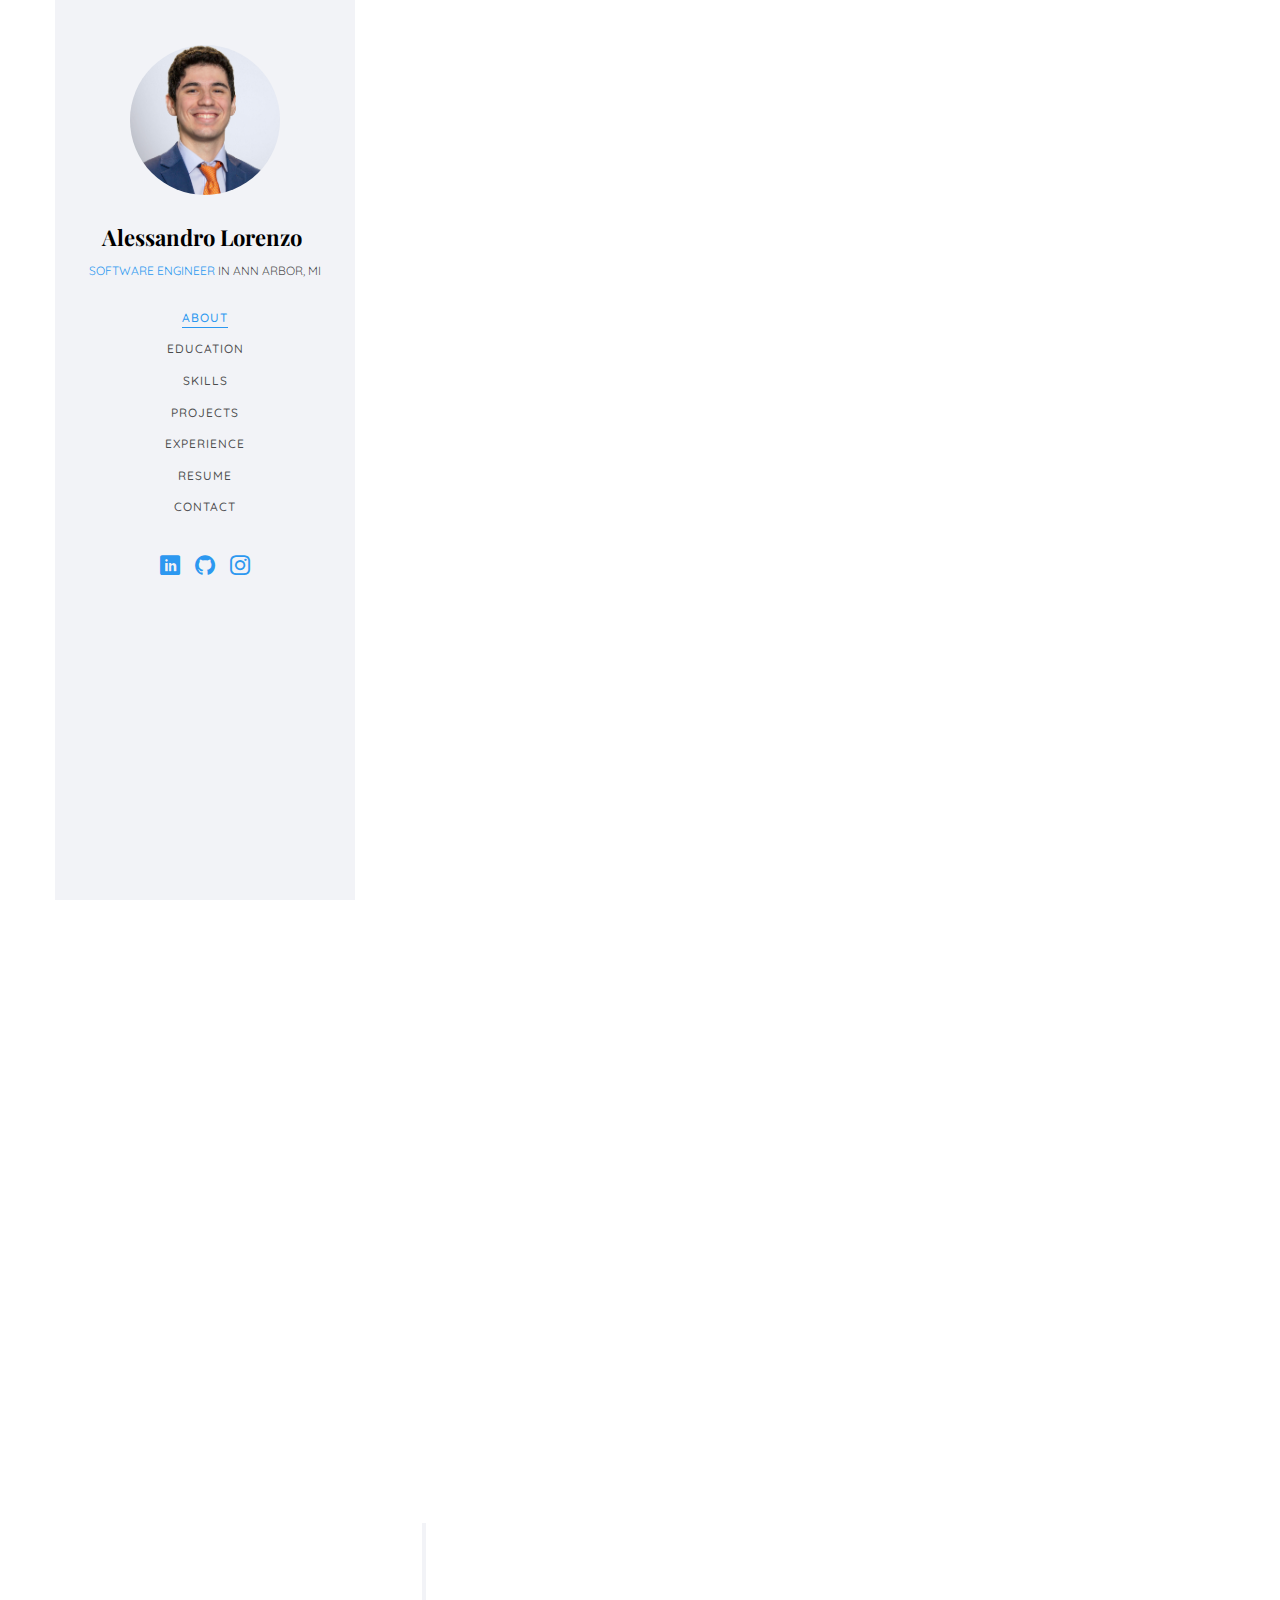
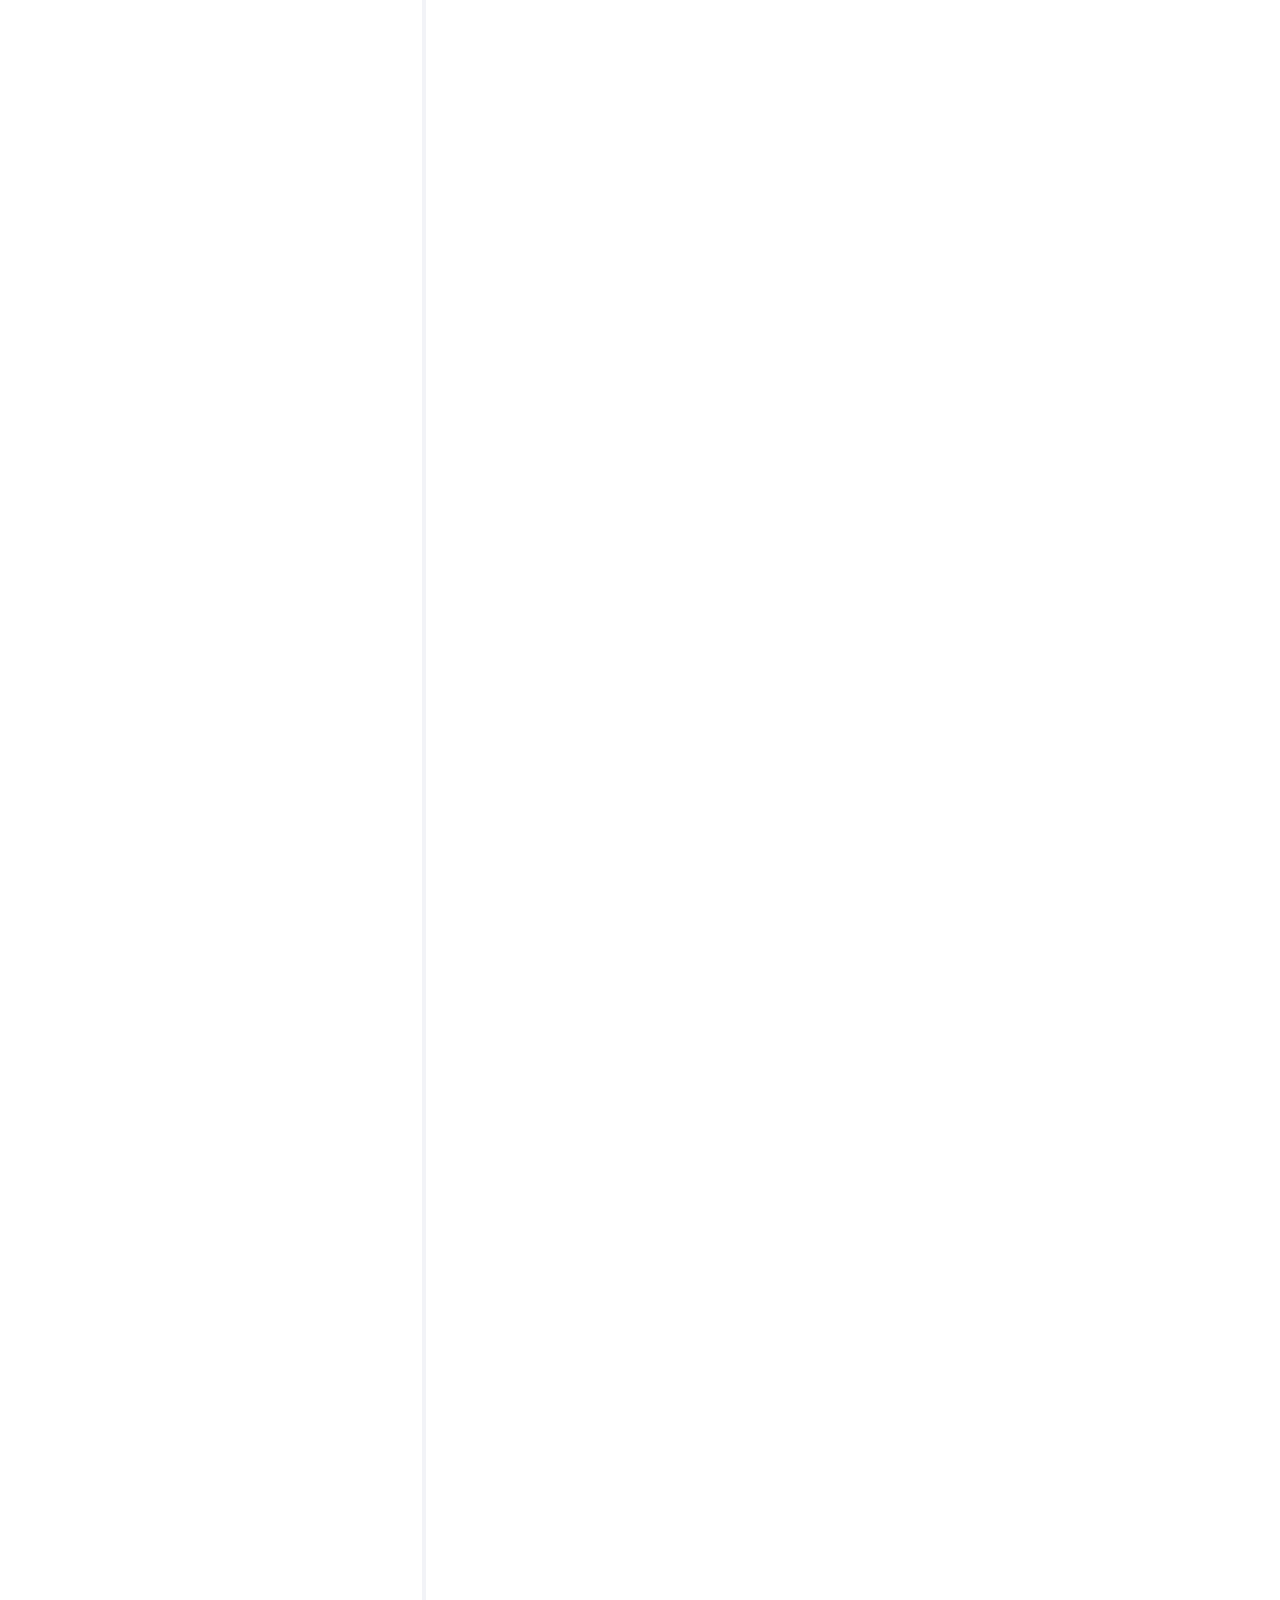
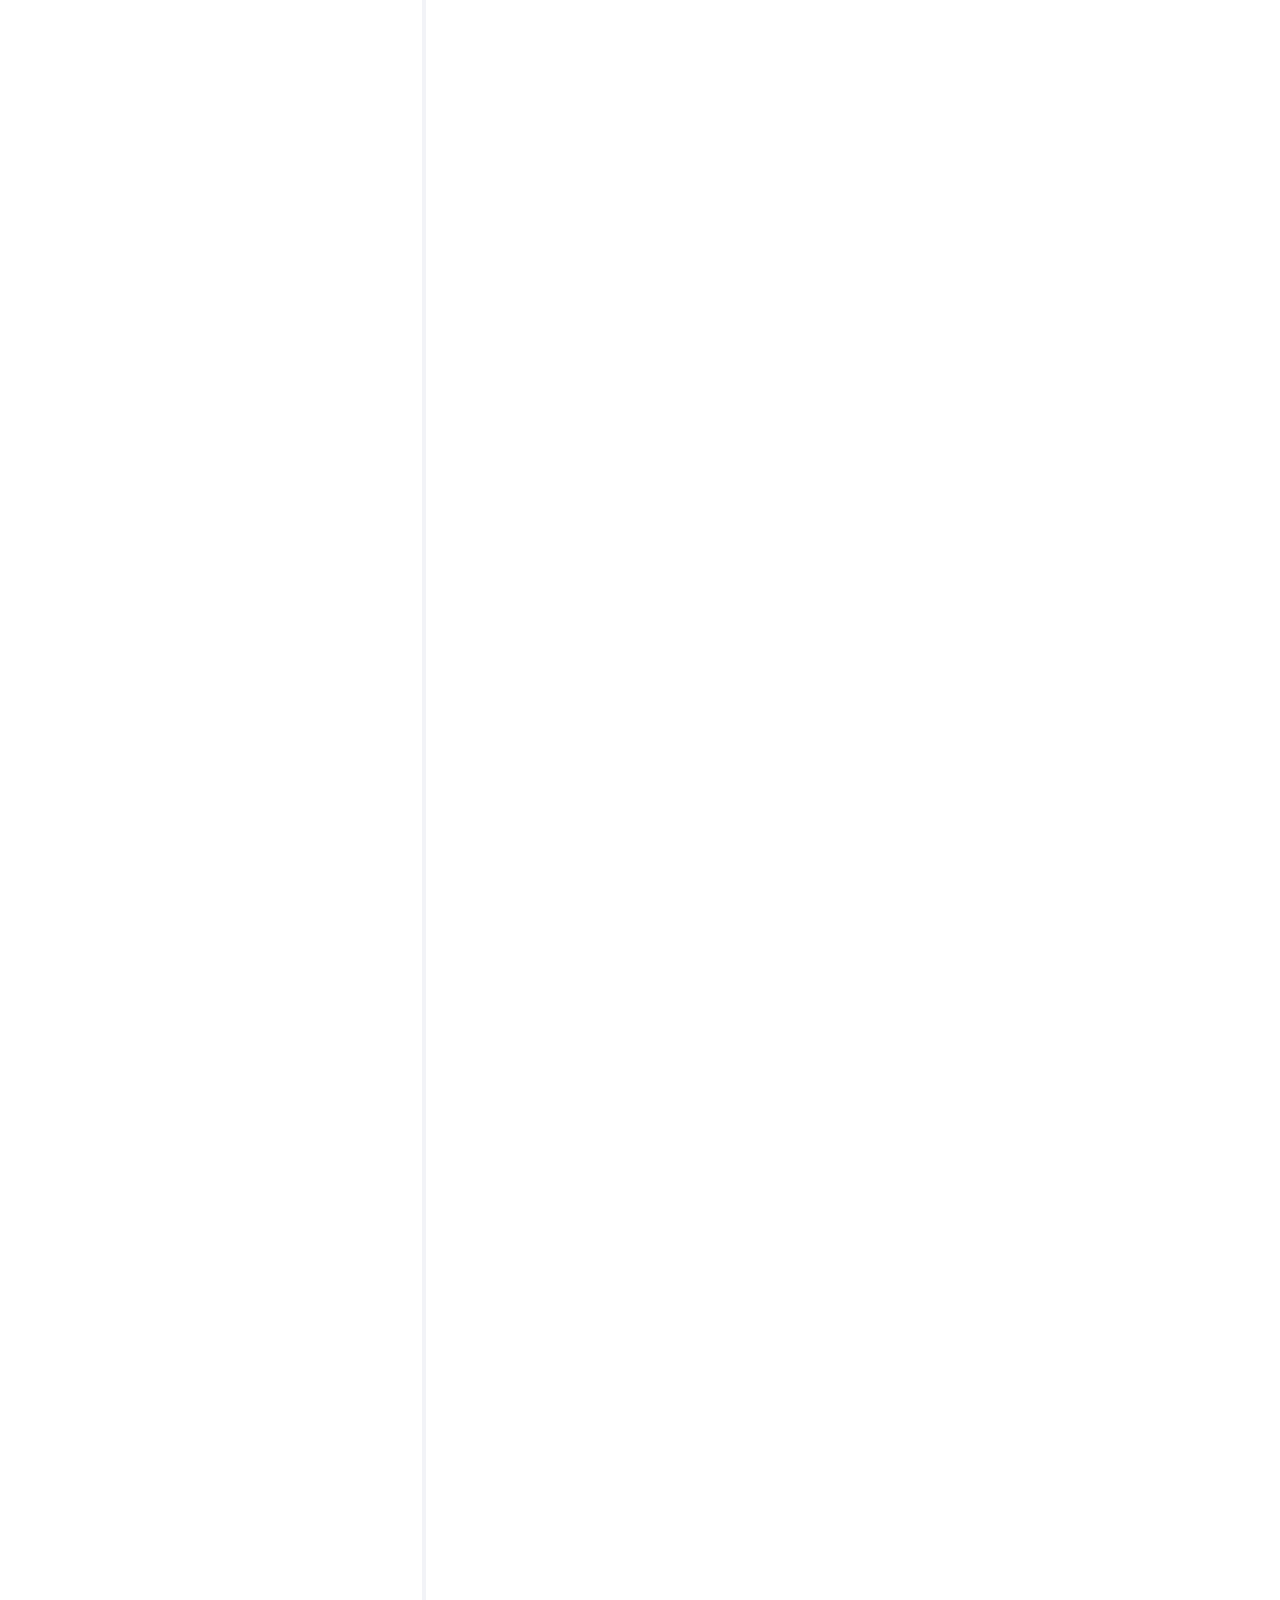
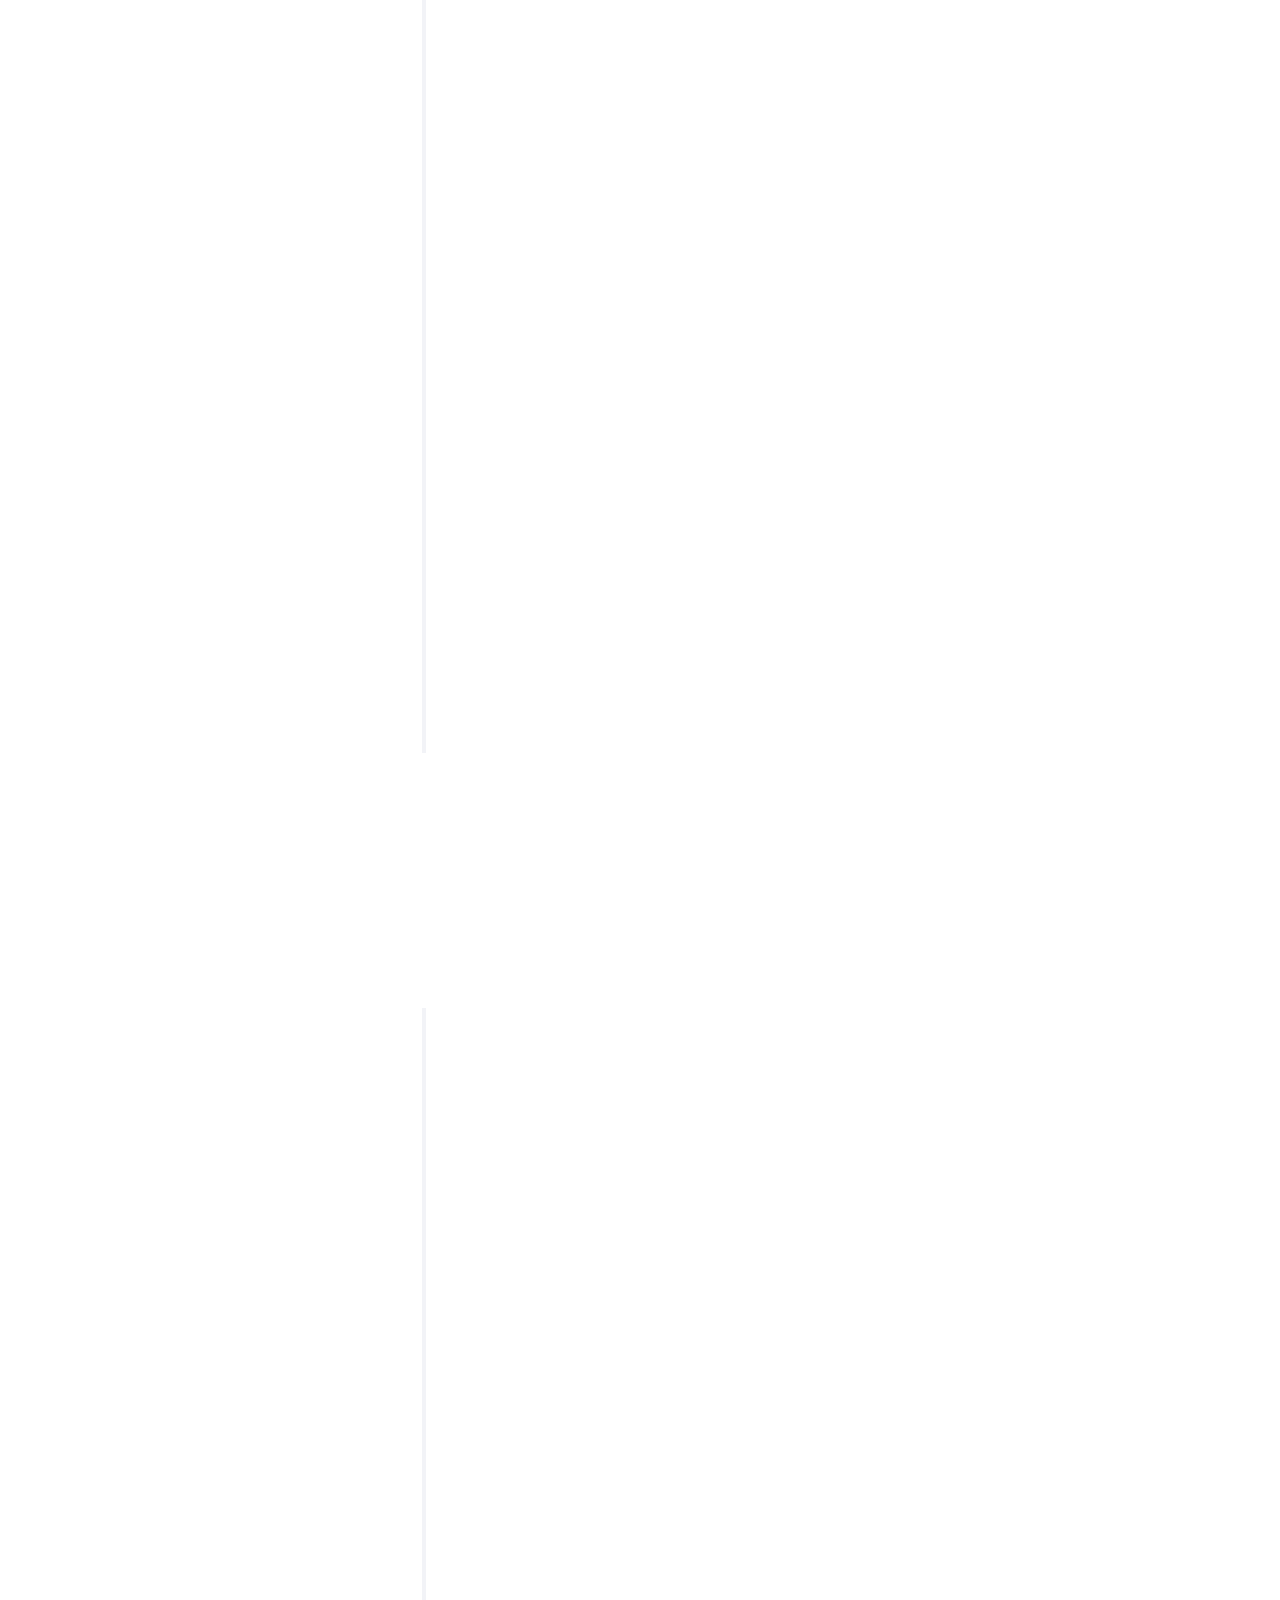
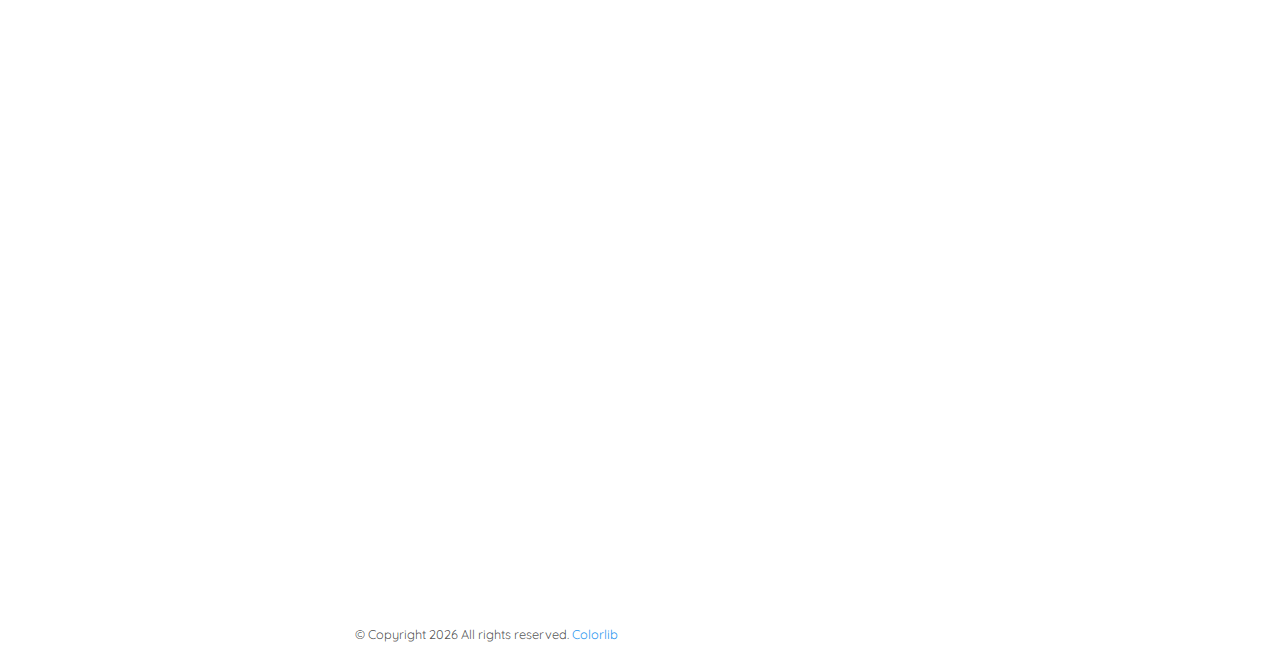
==== commit 2a0e5138: "Pushing Rent-A-Bot Download link" ====
--- a/index.html
+++ b/index.html
@@ -420,6 +420,11 @@
 												<a href="#">Rent-A-Bot – Co-Op Video Game</a>
 												<span>2023</span>
 											</h2>
+											<p>
+												<a href="https://bossmanstudios.itch.io/rent-a-bot" target="_blank">
+													Official Game Website and Builds
+												</a>
+											</p>
 											<ul>
 												<li>Collaborated in a team of four to develop a couch co-op simulation game with Unity and C#, applying game design concepts such as player guidance, game flow, and physics</li>
 												<li>Designed and implemented gameplay mechanics focusing on novelty and theming, increasing player satisfaction and engagement</li>
